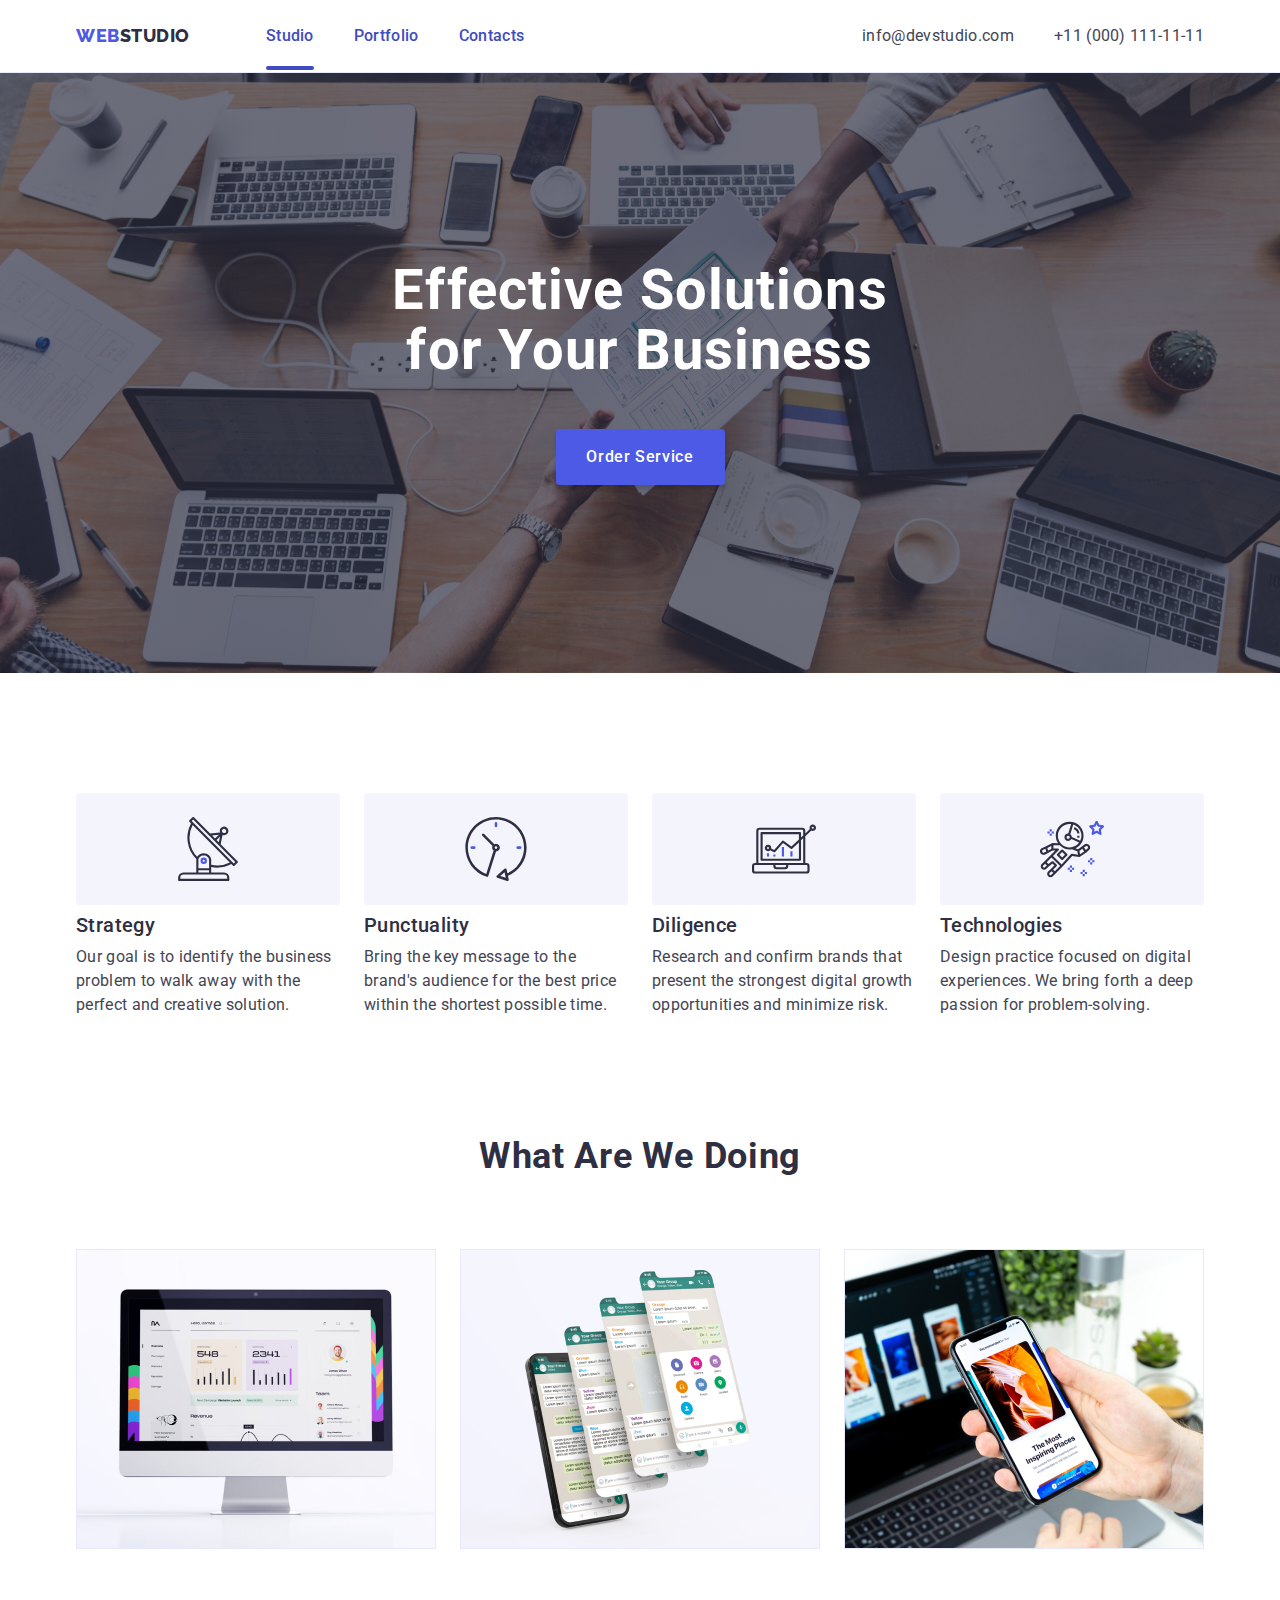
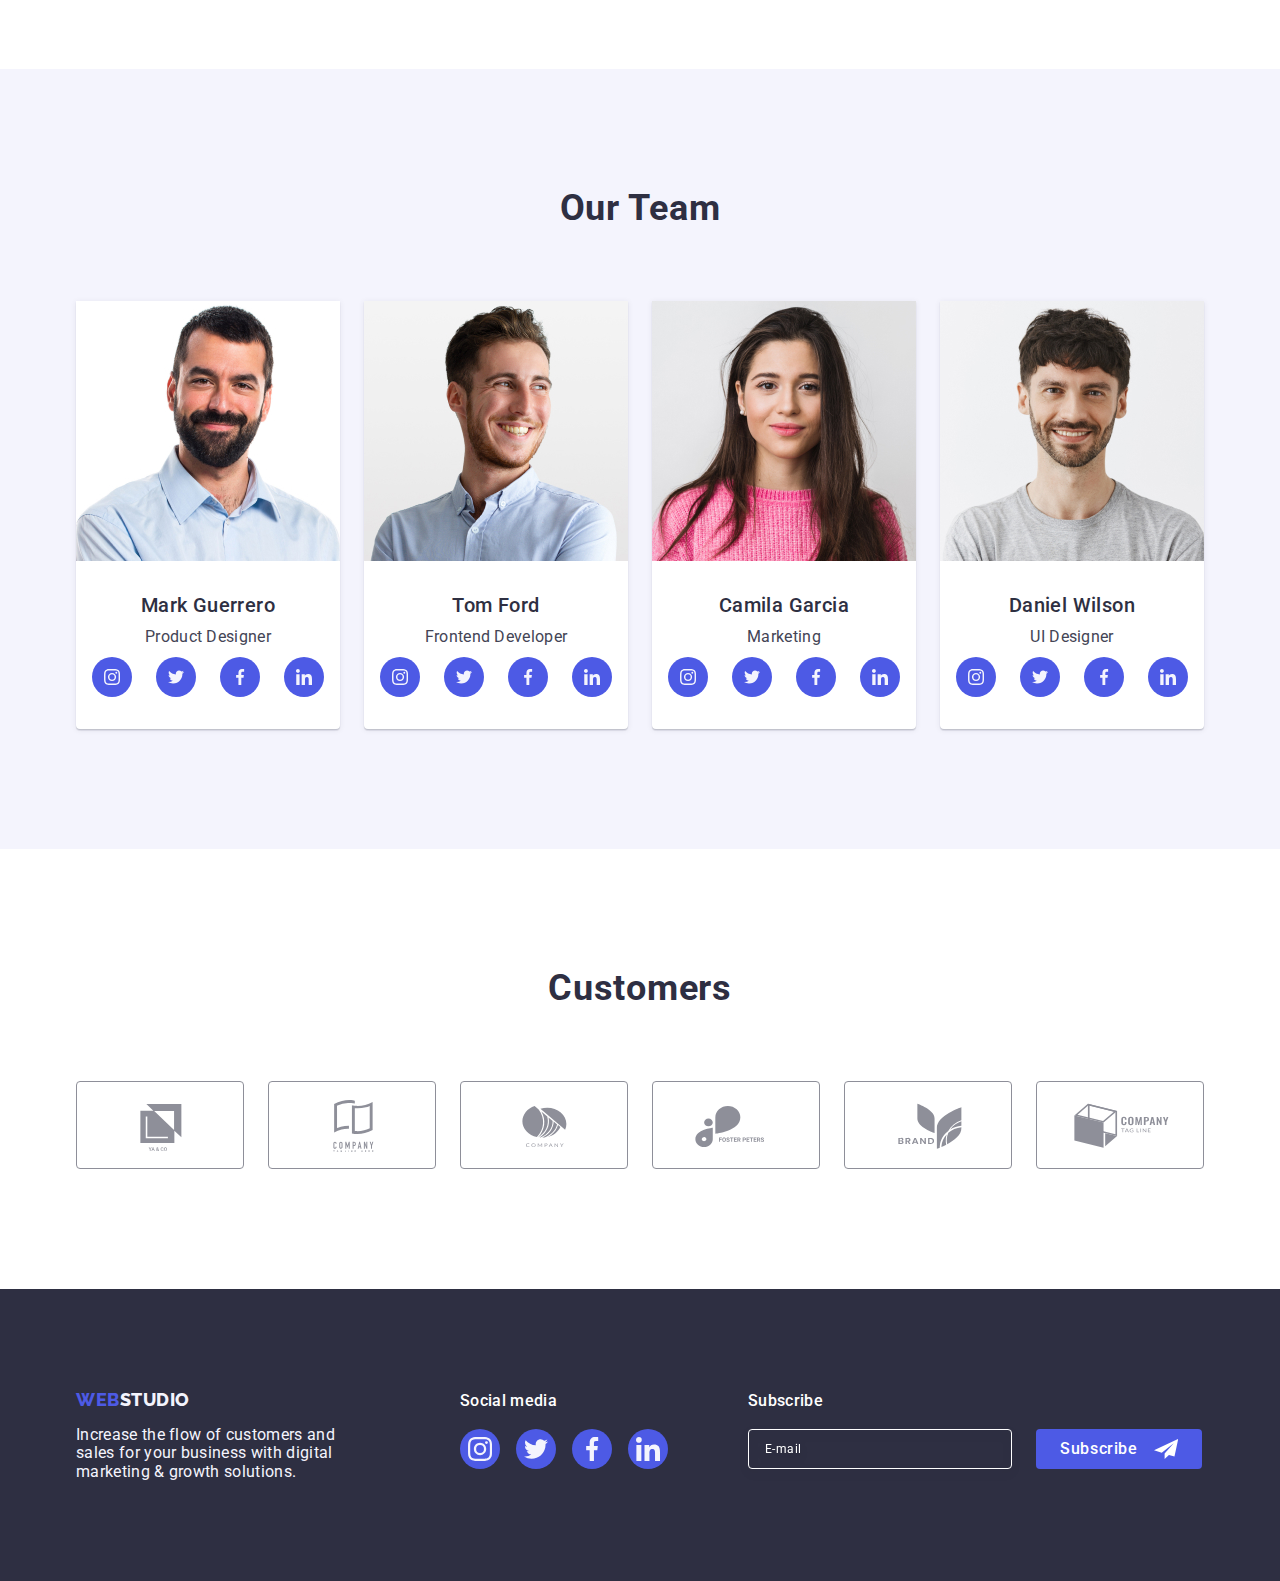
==== index.html @ 7f77ce47 "Initial commit" ====
<!DOCTYPE html>
<html lang="en">
  <head>
    <meta charset="UTF-8" />
    <meta http-equiv="X-UA-Compatible" content="IE=edge" />
    <meta name="viewport" content="width=device-width, initial-scale=1.0" />
    <title>Webstudio</title>
    <link rel="preconnect" href="https://fonts.googleapis.com" />
    <link rel="preconnect" href="https://fonts.gstatic.com" crossorigin />
    <link
      href="https://fonts.googleapis.com/css2?family=Raleway:wght@800&family=Roboto:wght@400;500;700&display=swap"
      rel="stylesheet"
    />
    <link
      rel="stylesheet"
      href="https://cdnjs.cloudflare.com/ajax/libs/modern-normalize/1.1.0/modern-normalize.min.css"
    />
    <link rel="stylesheet" href="./css/styles.css" />
  </head>
  <body>
    <header class="main-header">
      <div class="container page-header-container">
        <nav class="main-nav">
          <a href="./index.html" class="page-logo-header link"
            >Web<span class="studio-logo">Studio</span></a
          >
          <ul class="nav-list list">
            <li class="nav-list-item">
              <a href="./index.html" class="nav-list-link link current"
                >Studio</a
              >
            </li>
            <li class="nav-list-item">
              <a href="./portfolio.html" class="nav-list-link link"
                >Portfolio</a
              >
            </li>
            <li class="nav-list-item">
              <a href="" class="nav-list-link link">Contacts</a>
            </li>
          </ul>
        </nav>
        <address class="header-address">
          <ul class="contact-list list">
            <li class="contact-list-item">
              <a href="mailto:info@devstudio.com" class="contacts-link link"
                >info@devstudio.com</a
              >
            </li>
            <li class="contact-list-item">
              <a href="tel:+110001111111" class="contacts-link link"
                >+11 (000) 111-11-11</a
              >
            </li>
          </ul>
        </address>
      </div>
    </header>
    <main class="page-main">
      <section class="section-main-busines">
        <div class="container busines-section-container">
          <h1 class="title-busines">Effective Solutions for Your Business</h1>
          <button class="modal-open-button" type="button" data-modal-open>
            Order Service
          </button>
        </div>
      </section>
      <section class="section-main-advantages">
        <div class="container advantages-section-container">
          <h2 hidden class="hidden-list">features</h2>
          <ul class="main-list list">
            <li class="main-list-item">
              <div class="main-div-icon">
                <svg class="main-icon" width="64" height="64">
                  <use href="./images/icons.svg#icon-Group"></use>
                </svg>
              </div>
              <h3 class="main-list-title">Strategy</h3>
              <p class="subtitle-main">
                Our goal is to identify the business problem to walk away with
                the perfect and creative solution.
              </p>
            </li>
            <li class="main-list-item">
              <div class="main-div-icon">
                <svg class="main-icon" width="64" height="64">
                  <use href="./images/icons.svg#icon-clock"></use>
                </svg>
              </div>
              <h3 class="main-list-title">Punctuality</h3>
              <p class="subtitle-main">
                Bring the key message to the brand's audience for the best price
                within the shortest possible time.
              </p>
            </li>
            <li class="main-list-item">
              <div class="main-div-icon">
                <svg class="main-icon" width="64" height="64">
                  <use href="./images/icons.svg#icon-diagram"></use>
                </svg>
              </div>
              <h3 class="main-list-title">Diligence</h3>
              <p class="subtitle-main">
                Research and confirm brands that present the strongest digital
                growth opportunities and minimize risk.
              </p>
            </li>
            <li class="main-list-item">
              <div class="main-div-icon">
                <svg class="main-icon" width="64" height="64">
                  <use href="./images/icons.svg#icon-astronaut"></use>
                </svg>
              </div>
              <h3 class="main-list-title">Technologies</h3>
              <p class="subtitle-main">
                Design practice focused on digital experiences. We bring forth a
                deep passion for problem-solving.
              </p>
            </li>
          </ul>
        </div>
      </section>
      <section class="section-project">
        <div class="container project-section-container">
          <h2 class="main-title">What are we doing</h2>
          <ul class="project-list list">
            <li class="project-list-item">
              <img
                src="./images/index/what-are-we-doing/one.jpg"
                alt="робота-1"
                width="360"
                height="300"
                class="project-list-img"
              />
            </li>
            <li class="project-list-item">
              <img
                src="./images/index/what-are-we-doing/two.jpg"
                alt="робота-2"
                width="360"
                height="300"
                class="project-list-img"
              />
            </li>
            <li class="project-list-item">
              <img
                src="./images/index/what-are-we-doing/three.jpg"
                alt="робота-3"
                width="360"
                height="300"
                class="project-list-img"
              />
            </li>
          </ul>
        </div>
      </section>
      <section class="main-section-team">
        <div class="container team-section-container">
          <h2 class="main-title">Our Team</h2>
          <ul class="team-list list">
            <li class="team-list-item">
              <img
                src="./images/index/team/Mark-Guerrero.jpg"
                alt="Product Designer"
                width="264"
                height="260"
                class="team-list-img"
              />
              <div class="team-container">
                <h3 class="team-list-workers">Mark Guerrero</h3>
                <p class="team-list-profession">Product Designer</p>
                <ul class="icon-team list">
                  <li class="icon-team-item">
                    <a href="" class="team-link-icon link">
                      <svg class="team-icon-svg" width="16" height="16">
                        <use href="./images/icons.svg#icon-instagram"></use>
                      </svg>
                    </a>
                  </li>
                  <li class="icon-team-item">
                    <a href="" class="team-link-icon link">
                      <svg
                        class="team-icon-svg"
                        width="16"
                        height="16"
                        aria-label=""
                      >
                        <use href="./images/icons.svg#icon-twitter"></use>
                      </svg>
                    </a>
                  </li>
                  <li class="icon-team-item">
                    <a href="" class="team-link-icon link">
                      <svg
                        class="team-icon-svg"
                        width="16"
                        height="16"
                        aria-label=""
                      >
                        <use href="./images/icons.svg#icon-facebook"></use>
                      </svg>
                    </a>
                  </li>
                  <li class="icon-team-item">
                    <a href="" class="team-link-icon link">
                      <svg
                        class="team-icon-svg"
                        width="16"
                        height="16"
                        aria-label=""
                      >
                        <use href="./images/icons.svg#icon-linkedin"></use>
                      </svg>
                    </a>
                  </li>
                </ul>
              </div>
            </li>
            <li class="team-list-item">
              <img
                src="./images/index/team/Tom-Ford.jpg"
                alt="Frontend Developer"
                width="264"
                height="260"
                class="team-list-img"
              />
              <div class="team-container">
                <h3 class="team-list-workers">Tom Ford</h3>
                <p class="team-list-profession">Frontend Developer</p>
                <ul class="icon-team list">
                  <li class="icon-team-item">
                    <a href="" class="team-link-icon link">
                      <svg class="team-icon-svg" width="16" height="16">
                        <use href="./images/icons.svg#icon-instagram"></use>
                      </svg>
                    </a>
                  </li>
                  <li class="icon-team-item">
                    <a href="" class="team-link-icon link">
                      <svg
                        class="team-icon-svg"
                        width="16"
                        height="16"
                        aria-label=""
                      >
                        <use href="./images/icons.svg#icon-twitter"></use>
                      </svg>
                    </a>
                  </li>
                  <li class="icon-team-item">
                    <a href="" class="team-link-icon link">
                      <svg
                        class="team-icon-svg"
                        width="16"
                        height="16"
                        aria-label=""
                      >
                        <use href="./images/icons.svg#icon-facebook"></use>
                      </svg>
                    </a>
                  </li>
                  <li class="icon-team-item">
                    <a href="" class="team-link-icon link">
                      <svg
                        class="team-icon-svg"
                        width="16"
                        height="16"
                        aria-label=""
                      >
                        <use href="./images/icons.svg#icon-linkedin"></use>
                      </svg>
                    </a>
                  </li>
                </ul>
              </div>
            </li>
            <li class="team-list-item">
              <img
                src="./images/index/team/Camila-Garcia.jpg"
                alt="Marketing"
                width="264"
                height="260"
                class="team-list-img"
              />
              <div class="team-container">
                <h3 class="team-list-workers">Camila Garcia</h3>
                <p class="team-list-profession">Marketing</p>
                <ul class="icon-team list">
                  <li class="icon-team-item">
                    <a href="" class="team-link-icon link">
                      <svg class="team-icon-svg" width="16" height="16">
                        <use href="./images/icons.svg#icon-instagram"></use>
                      </svg>
                    </a>
                  </li>
                  <li class="icon-team-item">
                    <a href="" class="team-link-icon link">
                      <svg
                        class="team-icon-svg"
                        width="16"
                        height="16"
                        aria-label=""
                      >
                        <use href="./images/icons.svg#icon-twitter"></use>
                      </svg>
                    </a>
                  </li>
                  <li class="icon-team-item">
                    <a href="" class="team-link-icon link">
                      <svg
                        class="team-icon-svg"
                        width="16"
                        height="16"
                        aria-label=""
                      >
                        <use href="./images/icons.svg#icon-facebook"></use>
                      </svg>
                    </a>
                  </li>
                  <li class="icon-team-item">
                    <a href="" class="team-link-icon link">
                      <svg
                        class="team-icon-svg"
                        width="16"
                        height="16"
                        aria-label=""
                      >
                        <use href="./images/icons.svg#icon-linkedin"></use>
                      </svg>
                    </a>
                  </li>
                </ul>
              </div>
            </li>
            <li class="team-list-item">
              <img
                src="./images/index/team/Daniel-Wilson.jpg"
                alt="UI Designer"
                width="264"
                height="260"
                class="team-list-img"
              />
              <div class="team-container">
                <h3 class="team-list-workers">Daniel Wilson</h3>
                <p class="team-list-profession">UI Designer</p>
                <ul class="icon-team list">
                  <li class="icon-team-item">
                    <a href="" class="team-link-icon link">
                      <svg class="team-icon-svg" width="16" height="16">
                        <use href="./images/icons.svg#icon-instagram"></use>
                      </svg>
                    </a>
                  </li>
                  <li class="icon-team-item">
                    <a href="" class="team-link-icon link">
                      <svg
                        class="team-icon-svg"
                        width="16"
                        height="16"
                        aria-label=""
                      >
                        <use href="./images/icons.svg#icon-twitter"></use>
                      </svg>
                    </a>
                  </li>
                  <li class="icon-team-item">
                    <a href="" class="team-link-icon link">
                      <svg
                        class="team-icon-svg"
                        width="16"
                        height="16"
                        aria-label=""
                      >
                        <use href="./images/icons.svg#icon-facebook"></use>
                      </svg>
                    </a>
                  </li>
                  <li class="icon-team-item">
                    <a href="" class="team-link-icon link">
                      <svg
                        class="team-icon-svg"
                        width="16"
                        height="16"
                        aria-label=""
                      >
                        <use href="./images/icons.svg#icon-linkedin"></use>
                      </svg>
                    </a>
                  </li>
                </ul>
              </div>
            </li>
          </ul>
        </div>
      </section>
      <section class="section-main-customers">
        <div class="container">
          <h2 class="main-title-customers">Customers</h2>
          <ul class="main-list-customers list">
            <li class="main-list-customers-item">
              <a href="" class="main-link-customers">
                <svg class="customers-icon" width="104" height="56">
                  <use href="./images/icons.svg#icon-Logo"></use>
                </svg>
              </a>
            </li>
            <li class="main-list-customers-item">
              <a href="" class="main-link-customers">
                <svg class="customers-icon" width="104" height="56">
                  <use href="./images/icons.svg#icon-Logo-1"></use>
                </svg>
              </a>
            </li>
            <li class="main-list-customers-item">
              <a href="" class="main-link-customers">
                <svg class="customers-icon" width="104" height="56">
                  <use href="./images/icons.svg#icon-Logo-2"></use>
                </svg>
              </a>
            </li>
            <li class="main-list-customers-item">
              <a href="" class="main-link-customers">
                <svg class="customers-icon" width="104" height="56">
                  <use href="./images/icons.svg#icon-Logo-3"></use>
                </svg>
              </a>
            </li>
            <li class="main-list-customers-item">
              <a href="" class="main-link-customers">
                <svg class="customers-icon" width="104" height="56">
                  <use href="./images/icons.svg#icon-Logo-4"></use>
                </svg>
              </a>
            </li>
            <li class="main-list-customers-item">
              <a href="" class="main-link-customers">
                <svg class="customers-icon" width="104" height="56">
                  <use href="./images/icons.svg#icon-Logo-5"></use>
                </svg>
              </a>
            </li>
          </ul>
        </div>
      </section>
    </main>
    <footer class="page-footer">
      <div class="container footer-section-container">
        <div class="footer-div">
          <a href="./index.html" class="page-logo-footer link"
            >Web<span class="studio-logo-footer">Studio</span></a
          >
          <p class="footer-text">
            Increase the flow of customers and sales for your business with
            digital marketing & growth solutions.
          </p>
        </div>
        <div>
          <p class="social-media-list">Social media</p>
          <ul class="icon-footer list">
            <li class="icon-footer-item">
              <a href="" class="footer-link-icon link">
                <svg class="footer-icon-svg" width="24" height="24">
                  <use href="./images/icons.svg#icon-instagram"></use>
                </svg>
              </a>
            </li>
            <li class="icon-footer-item">
              <a href="" class="footer-link-icon link">
                <svg
                  class="footer-icon-svg"
                  width="24"
                  height="24"
                  aria-label=""
                >
                  <use href="./images/icons.svg#icon-twitter"></use>
                </svg>
              </a>
            </li>
            <li class="icon-footer-item">
              <a href="" class="footer-link-icon link">
                <svg
                  class="footer-icon-svg"
                  width="24"
                  height="24"
                  aria-label=""
                >
                  <use href="./images/icons.svg#icon-facebook"></use>
                </svg>
              </a>
            </li>
            <li class="icon-footer-item">
              <a href="" class="footer-link-icon link">
                <svg
                  class="footer-icon-svg"
                  width="24"
                  height="24"
                  aria-label=""
                >
                  <use href="./images/icons.svg#icon-linkedin"></use>
                </svg>
              </a>
            </li>
          </ul>
        </div>
        <div class="footer-main-div">
          <p class="foter-main-div-list">Subscribe</p>
          <form class="footer-form">
            <label class="footer-form-label">
              <input
                type="email"
                class="footer-form-input"
                placeholder="E-mail"
                name="email-subscribe"
              />
            </label>
            <button class="footer-subscribe-btn" type="submit">
              Subscribe
              <svg width="24" height="24" class="footer-subscribe-btn-svg">
                <use href="./images/icons.svg#icon-icon-send"></use>
              </svg>
            </button>
          </form>
        </div>
      </div>
    </footer>
    <div class="background is-hidden" data-modal>
      <div class="modal">
        <button type="button" class="modal-closed-btn" data-modal-close>
          <svg class="modal-closed-icon" width="8" height="8">
            <use href="./images/icons.svg#icon-close"></use>
          </svg>
        </button>
        <p class="contacts-title">
          Leave your contacts and we will call you back
        </p>
        <form class="contacts-form">
          <div class="contacts-form-container">
            <label for="user-name" class="contact-form-field-wrapper"
              >Name
            </label>
            <div class="contact-form-input-wrapper">
              <input
                class="contacts-form-input"
                type="text"
                name="user-name"
                required
                pattern="[а-яА-Яa-zA-ZіІїЇєЄ'ґҐ]+"
                id="user-name"
              />
              <svg class="contact-form-input-icon" width="18" height="24">
                <use href="./images/icons.svg#icon-person-black-18dp-1"></use>
              </svg>
            </div>
          </div>
          <div class="contacts-form-container">
            <label for="user-tel" class="contact-form-field-wrapper"
              >Phone</label
            >
            <div class="contact-form-input-wrapper">
              <input
                class="contacts-form-input"
                type="tel"
                name="user-tel"
                required
                pattern="[0-9]{3}-[0-9]{3}-[0-9]{2}-[0-9]{2}"
                title="xxx-xxx-xx-xx"
                id="user-tel"
              />
              <svg class="contact-form-input-icon" width="18" height="24">
                <use href="./images/icons.svg#icon-phone-black-18dp-1"></use>
              </svg>
            </div>
          </div>
          <div class="contacts-form-container">
            <label class="contact-form-field-wrapper">Email</label>
            <div class="contact-form-input-wrapper">
              <input
                class="contacts-form-input"
                type="email"
                name="user-email"
                required
                id="user-email"
              />
              <svg class="contact-form-input-icon" width="18" height="24">
                <use href="./images/icons.svg#icon-Vector-1"></use>
              </svg>
            </div>
          </div>
          <div class="contacts-form-container-textarea">
            <label class="contact-form-field-wrapper" for="user-comment"
              >Comment</label
            >
            <textarea
              class="contacts-form-textarea"
              placeholder="Text input"
              name="user-comment"
              id="user-comment"
            ></textarea>
          </div>
          <div class="contacts-form-container-checkbox">
            <input
              class="contacts-form-checkbox visually-hidden"
              type="checkbox"
              required
              name="user-privacy"
              value="true"
              id="user-privacy"
            />
            <label for="user-privacy" class="contact-form-field-wrapper"
              ><span class="contact-form-field-check"
                ><svg
                  class="contact-form-field-wrapper-icon"
                  width="10"
                  height="8"
                >
                  <use
                    href="./images/icons.svg#icon-checkmark"
                  ></use></svg></span
              >I accept the terms and conditions of the
              <a href="#" class="contact-form-field-link"
                >Privacy Policy</a
              ></label
            >
          </div>
          <button class="contact-form-button" type="submit">Send</button>
        </form>
      </div>
    </div>
    <script src="./js/modal.js"></script>
  </body>
</html>
---- css/styles.css ----
:root {
  --main-font-family: "Roboto", sans-serif;
  --secondary-font-family-family: "Raleway", sans-serif;
  --main-text-color: #2e2f42;
  --hover-text-color: #404bbf;
  --secondary-main-text-color-blue: #4d5ae5;
  --secondary-main-text-color-dark: #434455;
  --transition-duration-and-fanc: 250ms cubic-bezier(0.4, 0, 0.2, 1);
}
button {
  cursor: pointer;
}
.list {
  list-style: none;
}
.link {
  text-decoration: none;
}
.page-logo-header {
  font-family: var(--secondary-font-family-family);
  font-weight: 800;
  font-size: 18px;
  line-height: 1.17;
  display: flex;
  align-items: center;
  letter-spacing: 0.03em;
  text-transform: uppercase;

  color: var(--secondary-main-text-color-blue);
  margin-right: 76px;
}
.nav-list-link:hover,
.nav-list-link:focus {
  color: var(--hover-text-color);
}
.studio-logo {
  color: var(--main-text-color);
}
.nav-list-link {
  position: relative;
  font-family: var(--main-font-family);
  font-weight: 500;
  font-size: 16px;
  line-height: 1.5;
  letter-spacing: 0.02em;
  color: var(--hover-text-color);
  padding-top: 24px;
  padding-bottom: 24px;
  transition: color var(--transition-duration-and-fanc);
}
.contacts-link {
  font-family: var(--main-font-family);
  font-weight: 400;
  font-size: 16px;
  line-height: 1.5;

  letter-spacing: 0.02em;

  color: var(--secondary-main-text-color-dark);
  transition: color var(--transition-duration-and-fanc);
}
.title-busines {
  font-family: var(--main-font-family);
  font-weight: 700;
  font-size: 56px;
  line-height: 1.07;
  text-align: center;
  letter-spacing: 0.02em;

  color: #ffffff;
  max-width: 496px;
  margin: 0 auto;
}
.modal-open-btn {
  font-family: var(--main-font-family);
  font-weight: 500;
  font-size: 16px;
  line-height: 1.2;
  align-items: center;
  letter-spacing: 0.04em;
  color: var(--secondary-main-text-color-blue);
  border-radius: 4px;
  padding: 12px 24px;
  border: 1px solid #e7e9fc;
  background: #f4f4fd;
  transition: color var(--transition-duration-and-fanc),
    background-color var(--transition-duration-and-fanc),
    border-color var(--transition-duration-and-fanc),
    box-shadow var(--transition-duration-and-fanc);
}
.main-list-title {
  font-family: var(--main-font-family);
  font-weight: 500;
  font-size: 20px;
  line-height: 1.2;

  letter-spacing: 0.02em;

  color: var(--main-text-color);
  margin-bottom: 8px;
}
.subtitle-main {
  font-family: var(--main-font-family);
  font-weight: 400;
  font-size: 16px;
  line-height: 1.5;
  letter-spacing: 0.02em;

  color: var(--secondary-main-text-color-dark);
}
.main-title {
  font-family: var(--main-font-family);
  font-weight: 700;
  font-size: 36px;
  line-height: 1.11;
  text-align: center;
  letter-spacing: 0.02em;
  text-transform: capitalize;
  color: var(--main-text-color);
  margin-bottom: 72px;
}
.team-list-workers {
  font-family: var(--main-font-family);
  font-weight: 500;
  font-size: 20px;
  line-height: 1.2;
  text-align: center;
  letter-spacing: 0.02em;

  color: var(--main-text-color);
  margin-bottom: 8px;
}
.team-list-profession {
  font-family: var(--main-font-family);
  font-weight: 400;
  font-size: 16px;
  line-height: 1.5;
  text-align: center;
  letter-spacing: 0.02em;

  color: var(--secondary-main-text-color-dark);
  margin-bottom: 8px;
}
.footer-text {
  font-family: var(--main-font-family);
  font-weight: 400;
  font-size: 16px;
  line-height: 1, 33;
  letter-spacing: 0.02em;

  color: #f4f4fd;
  max-width: 264px;
}
.modal-open-btn:hover,
.modal-open-btn:focus {
  background: var(--hover-text-color);
  box-shadow: 0px 3px 1px rgba(0, 0, 0, 0.1), 0px 2px 1px rgba(0, 0, 0, 0.08),
    0px 2px 2px rgba(0, 0, 0, 0.12);
  border-radius: 4px;
  color: #ffffff;
  border: 1px solid transparent;
}
.widget-list-title {
  font-family: var(--main-font-family);
  font-weight: 500;
  font-size: 20px;
  line-height: 1.2;

  letter-spacing: 0.02em;

  color: var(--main-text-color);
  margin-bottom: 8px;
}
.widget-list-text {
  font-family: var(--main-font-family);
  font-style: normal;
  font-weight: 400;
  font-size: 16px;
  line-height: 24px;

  letter-spacing: 0.02em;

  color: var(--secondary-main-text-color-dark);
}
body {
  color: var(--secondary-main-text-color-dark);
  font-family: var(--main-font-family);
  background-color: #ffffff;
}
.header-address {
  font-style: normal;
}
.contacts-link:hover,
.contacts-link:focus {
  color: var(--hover-text-color);
}
.section-main-busines {
  background-color: var(--main-text-color);
  padding: 188px 0;
  background-image: linear-gradient(
      rgba(46, 47, 66, 0.7),
      rgba(46, 47, 66, 0.7)
    ),
    url(../images/img-name.jpg);
  background-size: cover;
  max-width: 1440px;
  background-repeat: no-repeat;
  background-position: center;
  margin-left: auto;
  margin-right: auto;
}
.modal-open-button {
  font-family: var(--main-font-family);
  font-weight: 500;
  font-size: 16px;
  line-height: 1.5;
  align-items: center;
  letter-spacing: 0.04em;
  color: #ffffff;
  background: var(--secondary-main-text-color-blue);
  box-shadow: 0px 4px 4px rgba(0, 0, 0, 0.15);
  border-radius: 4px;
  display: block;
  min-width: 169px;
  height: 56px;
  border: none;
  margin: 48px auto 0 auto;
  transition: background-color var(--transition-duration-and-fanc);
}
.modal-open-button:hover,
.modal-open-button:focus {
  background-color: var(--hover-text-color);
}
.hidden-list {
  font-family: var(--main-font-family);
  font-weight: 700;
  font-size: 36px;
  line-height: 1, 33;
  text-align: center;
  letter-spacing: 0.02em;
  text-transform: capitalize;
  color: var(--secondary-main-text-color-blue);
}
.main-section-team {
  background-color: #f4f4fd;
}
.team-list-item {
  background-color: #ffffff;
}
.page-footer {
  background-color: var(--main-text-color);
}
.studio-logo-footer {
  color: #f4f4fd;
}
h1,
h2,
h3,
h4,
p {
  margin-top: 0;
  margin-bottom: 0;
}
ul,
ol {
  margin-top: 0;
  margin-right: 0;
  margin-bottom: 0;
}
img {
  display: block;
}
.main-header {
  display: flex;
  align-items: center;
  border-bottom: 1px solid #e7e9fc;
  padding-top: 24px;
  padding-bottom: 24px;
}
.main-nav {
  display: flex;
  align-items: center;
}
.nav-list {
  display: flex;
  align-items: center;
  gap: 40px;
}
.contact-list {
  display: flex;
  gap: 40px;
}
.container {
  width: 1158px;
  margin-left: auto;
  margin-right: auto;
  padding-left: 15px;
  padding-right: 15px;
}
.page-header-container {
  display: flex;
  align-items: center;
  justify-content: space-between;
}
ul {
  padding: 0px;
}
.main-list {
  display: flex;
  gap: 24px;
}
.section-main-advantages {
  padding: 120px 0;
}
.main-list-item {
  width: calc((100% - 72px) / 4);
}
.project-list {
  display: flex;
  gap: 24px;
}
.section-project {
  padding-bottom: 120px;
}
.main-section-team {
  padding: 120px 0;
}
.team-list {
  display: flex;
  gap: 24px;
}
.team-list-item {
  width: calc((100% - 72px) / 4);
  border-radius: 0px 0px 4px 4px;
  box-shadow: 0px 1px 6px rgba(46, 47, 66, 0.08),
    0px 1px 1px rgba(46, 47, 66, 0.16), 0px 2px 1px rgba(46, 47, 66, 0.08);
}
.team-container {
  padding: 32px 0;
}
.page-footer {
  padding: 100px 0;
}
.page-logo-footer {
  font-family: var(--secondary-font-family-family);
  font-weight: 800;
  font-size: 18px;
  line-height: 1.17;
  display: flex;
  align-items: center;
  letter-spacing: 0.03em;
  text-transform: uppercase;

  color: var(--secondary-main-text-color-blue);
  margin-right: 76px;
  display: inline-block;
  margin-bottom: 16px;
}
.button-list {
  display: flex;
  justify-content: center;
  gap: 24px;
  margin-bottom: 72px;
}
.section-main {
  padding-top: 96px;
  padding-bottom: 120px;
}
.widget-list {
  display: flex;
  flex-wrap: wrap;
  column-gap: 24px;
  row-gap: 48px;
}
.widget-list-item {
  width: calc((100% - 48px) / 3);
}
.widget-container {
  padding: 32px 16px;
  border: 1px solid #e7e9fc;
  border-top: none;
}
.main-header {
  box-shadow: 0px 2px 1px rgba(46, 47, 66, 0.08),
    0px 1px 1px rgba(46, 47, 66, 0.16), 0px 1px 6px rgba(46, 47, 66, 0.08);
}
.main-div-icon {
  display: flex;
  justify-content: center;
  align-items: center;
  background: #f4f4fd;
  border-radius: 4px;
  height: 112px;
  margin-bottom: 8px;
}
.icon-team {
  display: flex;
  justify-content: center;
  align-items: center;
  gap: 24px;
}
.icon-team-item {
  width: 40px;
  height: 40px;
}
.team-link-icon {
  display: flex;
  justify-content: center;
  align-items: center;
  width: 100%;
  height: 100%;
  background-color: var(--secondary-main-text-color-blue);
  border-radius: 50%;
  transition: background-color var(--transition-duration-and-fanc);
}
.team-link-icon:hover,
.team-link-icon:focus {
  background-color: var(--hover-text-color);
}
.team-icon-svg {
  fill: #f4f4fd;
}
.section-main-customers {
  padding-top: 120px;
  padding-bottom: 120px;
}
.main-link-customers {
  border: 1px solid #8e8f99;
  border-radius: 4px;
  height: 100%;
  width: 100%;
  display: flex;
  justify-content: center;
  align-items: center;
  color: #8e8f99;
  transition: border-color var(--transition-duration-and-fanc),
    color var(--transition-duration-and-fanc);
}
.main-list-customers {
  display: flex;
  justify-content: center;
  align-items: center;
  gap: 24px;
}
.main-title-customers {
  font-family: var(--main-font-family);
  font-weight: 700;
  font-size: 36px;
  line-height: 1.11;
  text-align: center;
  letter-spacing: 0.02em;
  text-transform: capitalize;
  color: var(--main-text-color);
  margin-bottom: 72px;
}
.main-list-customers-item {
  height: 88px;
  width: calc((100% - 120px) / 6);
}
.main-link-customers:hover,
.main-link-customers:focus {
  border-color: var(--hover-text-color);
  color: var(--hover-text-color);
}
.customers-icon {
  fill: currentColor;
}
.footer-section-container {
  display: flex;
  align-items: baseline;
}
.social-media-list {
  font-family: var(--main-font-family);
  font-style: normal;
  font-weight: 500;
  font-size: 16px;
  line-height: 24px;

  letter-spacing: 0.02em;

  color: #ffffff;
  margin-bottom: 16px;
}
.footer-div {
  margin-right: 120px;
}
.icon-footer-item {
  width: 40px;
  height: 40px;
}
.icon-footer {
  display: flex;
  justify-content: center;
  align-items: center;
  gap: 16px;
}
.footer-link-icon {
  display: flex;
  justify-content: center;
  align-items: center;
  width: 100%;
  height: 100%;
  background-color: var(--secondary-main-text-color-blue);
  border-radius: 50%;
  transition: background-color var(--transition-duration-and-fanc);
}
.footer-icon-svg {
  fill: #f4f4fd;
}
.footer-link-icon:hover,
.footer-link-icon:focus {
  background-color: #31d0aa;
}
.widget-link {
  display: block;
  transition: box-shadow var(--transition-duration-and-fanc);
}
.widget-link:hover,
.widget-link:focus {
  box-shadow: 0px 1px 6px rgba(46, 47, 66, 0.08),
    0px 1px 1px rgba(46, 47, 66, 0.16), 0px 2px 1px rgba(46, 47, 66, 0.08);
}
.employees-list-img-wraper {
  position: relative;
  overflow: hidden;
}
.overlay {
  position: absolute;
  top: 0;
  left: 0;
  padding: 40px 32px;
  background-color: var(--secondary-main-text-color-blue);
  width: 100%;
  height: 100%;
  overflow: auto;
  font-family: "Roboto";
  font-weight: 400;
  font-size: 16px;
  line-height: 1.5;
  letter-spacing: 0.02em;
  color: #f4f4fd;
  transform: translateY(100%);
  transition: transform var(--transition-duration-and-fanc);
}
.widget-link:hover .overlay,
.widget-link:focus .overlay {
  transform: translateY(0%);
}
.background {
  position: fixed;
  top: 0;
  left: 0;
  width: 100%;
  height: 100%;
  background: rgba(46, 47, 66, 0.4);
  transition: opacity var(--transition-duration-and-fanc),
    visibility var(--transition-duration-and-fanc);
}
.modal {
  position: absolute;
  top: 50%;
  left: 50%;
  transform: translate(-50%, -50%);
  width: 408px;
  min-height: 584px;
  background: #fcfcfc;
  box-shadow: 0px 1px 1px rgba(0, 0, 0, 0.14), 0px 1px 3px rgba(0, 0, 0, 0.12),
    0px 2px 1px rgba(0, 0, 0, 0.2);
  border-radius: 4px;
  transition: transform var(--transition-duration-and-fanc);
  padding: 72px 24px 24px 24px;
}
.modal-closed-btn {
  position: absolute;
  top: 24px;
  right: 24px;
  transform: translate();
  width: 24px;
  height: 24px;
  background: #e7e9fc;
  border: 1px solid rgba(0, 0, 0, 0.1);
  padding: 0px;
  border-radius: 50%;
  display: flex;
  justify-content: center;
  align-items: center;
  transition: background-color var(--transition-duration-and-fanc),
    border var(--transition-duration-and-fanc);
}
.modal-closed-btn:hover,
.modal-closed-btn:focus {
  background-color: #404bbf;
  border: none;
  fill: #ffffff;
}
.is-hidden {
  opacity: 0;
  visibility: hidden;
  pointer-events: none;
}
.modal-closed-icon {
  transition: fill var(--transition-duration-and-fanc);
}
.current::after {
  display: block;
  content: "";
  position: absolute;
  left: 0;
  bottom: -1px;
  width: 100%;
  height: 4px;
  background-color: var(--hover-text-color);
  border-radius: 2px;
  margin-top: 20px;
  transition: color var(--transition-duration-and-fanc);
  color: #404bbf;
}
.contacts-title {
  font-family: var(--main-font-family);
  font-weight: 500;
  font-size: 16px;
  line-height: 1.5;
  display: flex;
  justify-content: center;
  align-items: center;
  letter-spacing: 0.02em;

  color: var(--main-text-color);
  margin-bottom: 16px;
  text-align: center;
}
.contact-form-field-wrapper {
  display: block;
  font-size: 12px;
  line-height: 1.17;
  letter-spacing: 0.04em;
  color: #8e8f99;
  margin-bottom: 4px;
}
.contacts-form-input {
  width: 100%;
  padding-left: 38px;
  height: 40px;
  border: 1px solid rgba(46, 47, 66, 0.4);
  border-radius: 4px;
  transition: border-color var(--transition-duration-and-fanc);
  background-color: transparent;
  outline: transparent;
}
.contact-form-field-desc {
  font-family: var(--main-font-family);
  font-weight: 400;
  font-size: 12px;
  line-height: 1.16px;
  letter-spacing: 0.04em;
  color: #8e8f99;
  display: block;
  margin-bottom: 10px;
}
.contact-form-input-icon {
  position: absolute;
  top: 50%;
  left: 16px;
  transform: translateY(-50%);
  fill: #2e2f42;
  transition: fill var(--transition-duration-and-fanc);
}
.contact-form-input-wrapper {
  position: relative;
  display: block;
}
.contacts-form-input:focus {
  border-color: var(--secondary-main-text-color-blue);
  outline: none;
}
.contacts-form-input:focus + .contact-form-input-icon {
  fill: var(--secondary-main-text-color-blue);
}
.contacts-form-textarea {
  width: 100%;
  height: 120px;
  resize: none;
  padding: 8px 16px 8px 16px;
  line-height: 1.17;
  background: #fcfcfc;
  border-radius: 4px;
  transition: border-color var(--transition-duration-and-fanc);
  font-size: 12px;
  letter-spacing: 0.04em;
  color: rgba(46, 47, 66, 0.4);
  border: 1px solid rgba(46, 47, 66, 0.2);
  background-color: transparent;
  outline: transparent;
}
.contacts-form-textarea:focus {
  outline: none;
  border-color: var(--secondary-main-text-color-blue);
}
.contacts-form-textarea::placeholder {
  font-family: var(--main-font-family);
  font-weight: 400;
  font-size: 12px;
  line-height: 1.5;

  letter-spacing: 0.04em;

  color: rgba(46, 47, 66, 0.4);
}
.contacts-form-container {
  margin-bottom: 8px;
}
.contacts-form-container-textarea {
  margin-bottom: 16px;
}
.contacts-form-container-checkbox {
  margin-bottom: 24px;
  height: 16px;
  width: 100%;
}
.contact-form-field-check {
  width: 16px;
  height: 16px;
  border: 1px solid rgba(46, 47, 66, 0.4);
  border-radius: 2px;
  display: inline-flex;
  align-items: center;
  justify-content: center;
  fill: transparent;
  transition: background-color 250ms cubic-bezier(0.4, 0, 0.2, 1),
    border 250ms cubic-bezier(0.4, 0, 0.2, 1),
    fill 250ms cubic-bezier(0.4, 0, 0.2, 1);
  margin-right: 10px;
}
.contacts-form-checkbox:checked
  + .contact-form-field-wrapper
  > .contact-form-field-check {
  background-color: var(--hover-text-color);
  border: none;
  fill: #ffffff;
  border-color: var(--hover-text-color);
}
.contact-form-field-link {
  color: #4d5ae5;
}
.contacts-form-checkbox {
  appearance: none;
  position: absolute;
}
.contact-form-button {
  display: block;
  min-width: 169px;
  font-weight: 500;
  font-size: 16px;
  line-height: 1.5;
  align-items: center;
  letter-spacing: 0.04em;
  color: #ffffff;
  background: var(--secondary-main-text-color-blue);
  box-shadow: 0px 4px 4px rgba(0, 0, 0, 0.15);
  border-radius: 4px;
  min-width: 169px;
  height: 56px;
  border: none;
  margin: 48px auto 0 auto;
  transition: background-color var(--transition-duration-and-fanc);
}
.foter-main-div-list {
  font-weight: 500;
  font-size: 16px;
  line-height: 1.5;
  letter-spacing: 0.02em;

  color: #ffffff;
  margin-bottom: 16px;
}
.footer-main-div {
  margin-left: 80px;
}
.footer-form-input {
  background-color: transparent;
  height: 40px;
  width: 264px;
  border: 1px solid #ffffff;
  filter: drop-shadow(0px 4px 4px rgba(0, 0, 0, 0.15));
  border-radius: 4px;
  font-weight: 400;
  font-size: 12px;
  line-height: 1.5;
  letter-spacing: 0.04em;
  padding-left: 16px;
  color: #ffffff;
}
.footer-form-input::placeholder {
  color: #ffffff;
}
.footer-subscribe-btn {
  background: #4d5ae5;
  border-radius: 4px;
  display: flex;
  flex-direction: row;
  justify-content: center;
  align-items: center;
  padding: 8px 24px;
  font-weight: 500;
  font-size: 16px;
  line-height: 24px;
  letter-spacing: 0.04em;
  min-width: 165px;

  color: #ffffff;
  border: none;
}
.footer-form {
  display: flex;
  gap: 24px;
}
.footer-subscribe-btn-svg {
  margin-left: 16px;
}
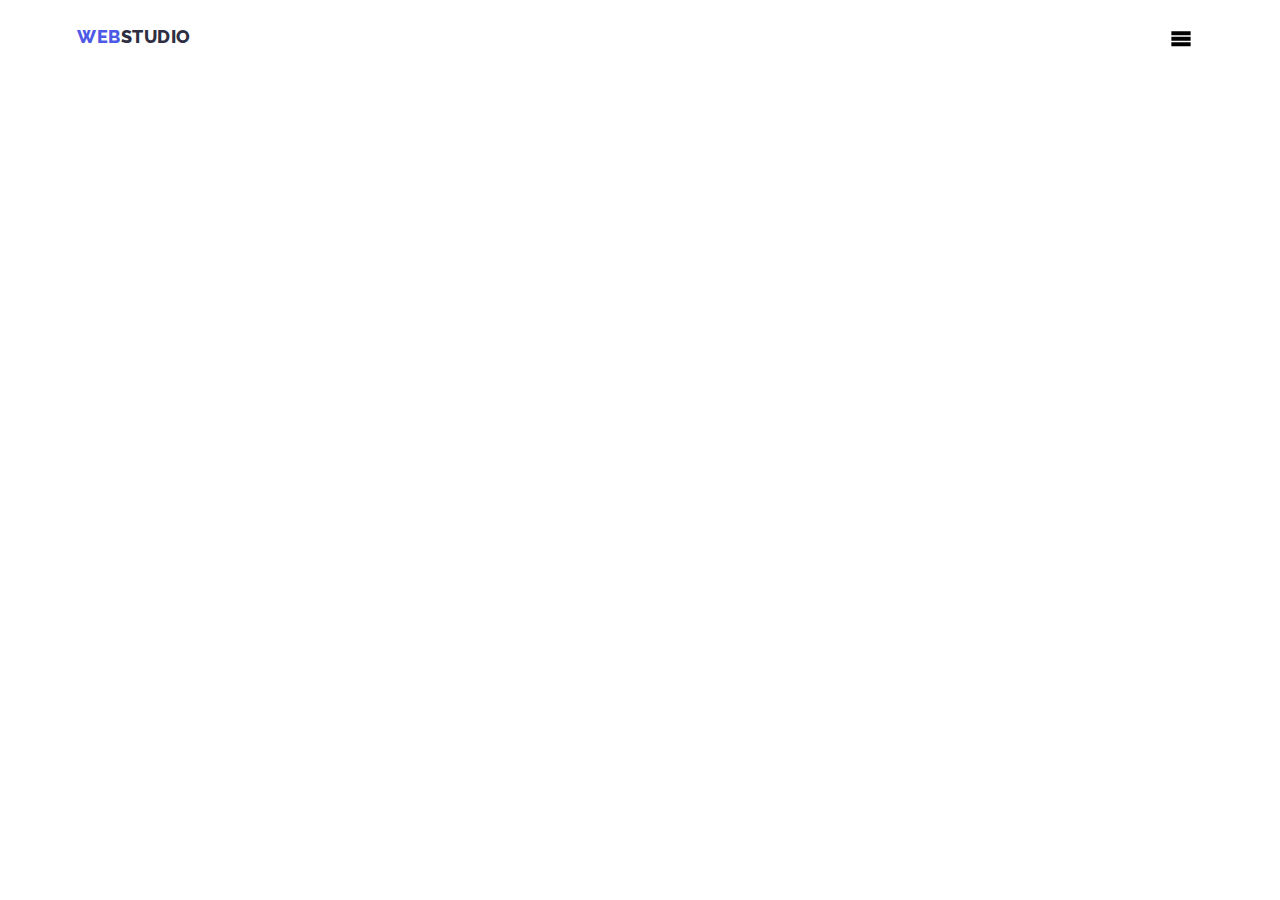
==== commit b262e18e: "12" ====
--- a/index.html
+++ b/index.html
@@ -40,6 +40,11 @@
             </li>
           </ul>
         </nav>
+        <button class="modal-open-btn-header">
+          <svg class="svg-header-button" width="32" height="22">
+            <use href="./images/icons.svg#icon-menu"></use>
+          </svg>
+        </button>
         <address class="header-address">
           <ul class="contact-list list">
             <li class="contact-list-item">
@@ -56,6 +61,7 @@
         </address>
       </div>
     </header>
+    <!--
     <main class="page-main">
       <section class="section-main-busines">
         <div class="container busines-section-container">
@@ -626,6 +632,7 @@
         </form>
       </div>
     </div>
+    -->
     <script src="./js/modal.js"></script>
   </body>
 </html>
--- a/css/styles.css
+++ b/css/styles.css
@@ -16,6 +16,17 @@
 .link {
   text-decoration: none;
 }
+/*Header*/
+.nav-list {
+  display: none;
+}
+.header-address {
+  display: none;
+}
+.page-header-container {
+  display: flex;
+  justify-content: space-between;
+}
 .page-logo-header {
   font-family: var(--secondary-font-family-family);
   font-weight: 800;
@@ -29,6 +40,31 @@
   color: var(--secondary-main-text-color-blue);
   margin-right: 76px;
 }
+.studio-logo {
+  color: var(--main-text-color);
+}
+.modal-open-btn-header {
+  border: none;
+  background-color: #ffffff;
+}
+.main-header {
+  padding-bottom: 24px;
+  padding-top: 26px;
+}
+/*
+.page-logo-header {
+  font-family: var(--secondary-font-family-family);
+  font-weight: 800;
+  font-size: 18px;
+  line-height: 1.17;
+  display: flex;
+  align-items: center;
+  letter-spacing: 0.03em;
+  text-transform: uppercase;
+
+  color: var(--secondary-main-text-color-blue);
+  margin-right: 76px;
+}
 .nav-list-link:hover,
 .nav-list-link:focus {
   color: var(--hover-text-color);
@@ -59,6 +95,75 @@
   color: var(--secondary-main-text-color-dark);
   transition: color var(--transition-duration-and-fanc);
 }
+.header-address {
+  font-style: normal;
+}
+.contacts-link:hover,
+.contacts-link:focus {
+  color: var(--hover-text-color);
+}
+.main-header {
+  display: flex;
+  align-items: center;
+  border-bottom: 1px solid #e7e9fc;
+  padding-top: 24px;
+  padding-bottom: 24px;
+}
+.main-nav {
+  display: flex;
+  align-items: center;
+}
+.nav-list {
+  display: flex;
+  align-items: center;
+  gap: 40px;
+}
+.contact-list {
+  display: flex;
+  gap: 40px;
+}
+.page-header-container {
+  display: flex;
+  align-items: center;
+  justify-content: space-between;
+}
+.main-header {
+  box-shadow: 0px 2px 1px rgba(46, 47, 66, 0.08),
+    0px 1px 1px rgba(46, 47, 66, 0.16), 0px 1px 6px rgba(46, 47, 66, 0.08);
+}
+*/
+/*Main*/
+/*Container*/
+/*.container {
+  width: 1158px;
+  margin-left: auto;
+  margin-right: auto;
+  padding-left: 15px;
+  padding-right: 15px;
+}
+*/
+.container {
+  padding-left: 16px;
+  padding-right: 16px;
+}
+@media screen and (min-width: 430px) {
+  .container {
+    width: 428px;
+    margin-left: auto;
+    margin-right: auto;
+  }
+}
+@media screen and (min-width: 768px) {
+  .container {
+    width: 768px;
+  }
+}
+@media screen and (min-width: 1200px) {
+  .container {
+    width: 1158px;
+  }
+}
+/*busines*/
 .title-busines {
   font-family: var(--main-font-family);
   font-weight: 700;
@@ -70,129 +175,6 @@
   color: #ffffff;
   max-width: 496px;
   margin: 0 auto;
-}
-.modal-open-btn {
-  font-family: var(--main-font-family);
-  font-weight: 500;
-  font-size: 16px;
-  line-height: 1.2;
-  align-items: center;
-  letter-spacing: 0.04em;
-  color: var(--secondary-main-text-color-blue);
-  border-radius: 4px;
-  padding: 12px 24px;
-  border: 1px solid #e7e9fc;
-  background: #f4f4fd;
-  transition: color var(--transition-duration-and-fanc),
-    background-color var(--transition-duration-and-fanc),
-    border-color var(--transition-duration-and-fanc),
-    box-shadow var(--transition-duration-and-fanc);
-}
-.main-list-title {
-  font-family: var(--main-font-family);
-  font-weight: 500;
-  font-size: 20px;
-  line-height: 1.2;
-
-  letter-spacing: 0.02em;
-
-  color: var(--main-text-color);
-  margin-bottom: 8px;
-}
-.subtitle-main {
-  font-family: var(--main-font-family);
-  font-weight: 400;
-  font-size: 16px;
-  line-height: 1.5;
-  letter-spacing: 0.02em;
-
-  color: var(--secondary-main-text-color-dark);
-}
-.main-title {
-  font-family: var(--main-font-family);
-  font-weight: 700;
-  font-size: 36px;
-  line-height: 1.11;
-  text-align: center;
-  letter-spacing: 0.02em;
-  text-transform: capitalize;
-  color: var(--main-text-color);
-  margin-bottom: 72px;
-}
-.team-list-workers {
-  font-family: var(--main-font-family);
-  font-weight: 500;
-  font-size: 20px;
-  line-height: 1.2;
-  text-align: center;
-  letter-spacing: 0.02em;
-
-  color: var(--main-text-color);
-  margin-bottom: 8px;
-}
-.team-list-profession {
-  font-family: var(--main-font-family);
-  font-weight: 400;
-  font-size: 16px;
-  line-height: 1.5;
-  text-align: center;
-  letter-spacing: 0.02em;
-
-  color: var(--secondary-main-text-color-dark);
-  margin-bottom: 8px;
-}
-.footer-text {
-  font-family: var(--main-font-family);
-  font-weight: 400;
-  font-size: 16px;
-  line-height: 1, 33;
-  letter-spacing: 0.02em;
-
-  color: #f4f4fd;
-  max-width: 264px;
-}
-.modal-open-btn:hover,
-.modal-open-btn:focus {
-  background: var(--hover-text-color);
-  box-shadow: 0px 3px 1px rgba(0, 0, 0, 0.1), 0px 2px 1px rgba(0, 0, 0, 0.08),
-    0px 2px 2px rgba(0, 0, 0, 0.12);
-  border-radius: 4px;
-  color: #ffffff;
-  border: 1px solid transparent;
-}
-.widget-list-title {
-  font-family: var(--main-font-family);
-  font-weight: 500;
-  font-size: 20px;
-  line-height: 1.2;
-
-  letter-spacing: 0.02em;
-
-  color: var(--main-text-color);
-  margin-bottom: 8px;
-}
-.widget-list-text {
-  font-family: var(--main-font-family);
-  font-style: normal;
-  font-weight: 400;
-  font-size: 16px;
-  line-height: 24px;
-
-  letter-spacing: 0.02em;
-
-  color: var(--secondary-main-text-color-dark);
-}
-body {
-  color: var(--secondary-main-text-color-dark);
-  font-family: var(--main-font-family);
-  background-color: #ffffff;
-}
-.header-address {
-  font-style: normal;
-}
-.contacts-link:hover,
-.contacts-link:focus {
-  color: var(--hover-text-color);
 }
 .section-main-busines {
   background-color: var(--main-text-color);
@@ -231,6 +213,30 @@
 .modal-open-button:focus {
   background-color: var(--hover-text-color);
 }
+/*advantages*/
+.section-main-advantages {
+  padding: 120px 0;
+}
+.main-list-title {
+  font-family: var(--main-font-family);
+  font-weight: 500;
+  font-size: 20px;
+  line-height: 1.2;
+
+  letter-spacing: 0.02em;
+
+  color: var(--main-text-color);
+  margin-bottom: 8px;
+}
+.subtitle-main {
+  font-family: var(--main-font-family);
+  font-weight: 400;
+  font-size: 16px;
+  line-height: 1.5;
+  letter-spacing: 0.02em;
+
+  color: var(--secondary-main-text-color-dark);
+}
 .hidden-list {
   font-family: var(--main-font-family);
   font-weight: 700;
@@ -240,6 +246,109 @@
   letter-spacing: 0.02em;
   text-transform: capitalize;
   color: var(--secondary-main-text-color-blue);
+}
+.main-list {
+  display: flex;
+  gap: 24px;
+}
+.main-list-item {
+  width: calc((100% - 72px) / 4);
+}
+.modal-open-btn {
+  font-family: var(--main-font-family);
+  font-weight: 500;
+  font-size: 16px;
+  line-height: 1.2;
+  align-items: center;
+  letter-spacing: 0.04em;
+  color: var(--secondary-main-text-color-blue);
+  border-radius: 4px;
+  padding: 12px 24px;
+  border: 1px solid #e7e9fc;
+  background: #f4f4fd;
+  transition: color var(--transition-duration-and-fanc),
+    background-color var(--transition-duration-and-fanc),
+    border-color var(--transition-duration-and-fanc),
+    box-shadow var(--transition-duration-and-fanc);
+}
+.main-title {
+  font-family: var(--main-font-family);
+  font-weight: 700;
+  font-size: 36px;
+  line-height: 1.11;
+  text-align: center;
+  letter-spacing: 0.02em;
+  text-transform: capitalize;
+  color: var(--main-text-color);
+  margin-bottom: 72px;
+}
+.team-list-workers {
+  font-family: var(--main-font-family);
+  font-weight: 500;
+  font-size: 20px;
+  line-height: 1.2;
+  text-align: center;
+  letter-spacing: 0.02em;
+
+  color: var(--main-text-color);
+  margin-bottom: 8px;
+}
+.team-list-profession {
+  font-family: var(--main-font-family);
+  font-weight: 400;
+  font-size: 16px;
+  line-height: 1.5;
+  text-align: center;
+  letter-spacing: 0.02em;
+
+  color: var(--secondary-main-text-color-dark);
+  margin-bottom: 8px;
+}
+.footer-text {
+  font-family: var(--main-font-family);
+  font-weight: 400;
+  font-size: 16px;
+  line-height: 1, 33;
+  letter-spacing: 0.02em;
+
+  color: #f4f4fd;
+  max-width: 264px;
+}
+.modal-open-btn:hover,
+.modal-open-btn:focus {
+  background: var(--hover-text-color);
+  box-shadow: 0px 3px 1px rgba(0, 0, 0, 0.1), 0px 2px 1px rgba(0, 0, 0, 0.08),
+    0px 2px 2px rgba(0, 0, 0, 0.12);
+  border-radius: 4px;
+  color: #ffffff;
+  border: 1px solid transparent;
+}
+.widget-list-title {
+  font-family: var(--main-font-family);
+  font-weight: 500;
+  font-size: 20px;
+  line-height: 1.2;
+
+  letter-spacing: 0.02em;
+
+  color: var(--main-text-color);
+  margin-bottom: 8px;
+}
+.widget-list-text {
+  font-family: var(--main-font-family);
+  font-style: normal;
+  font-weight: 400;
+  font-size: 16px;
+  line-height: 24px;
+
+  letter-spacing: 0.02em;
+
+  color: var(--secondary-main-text-color-dark);
+}
+body {
+  color: var(--secondary-main-text-color-dark);
+  font-family: var(--main-font-family);
+  background-color: #ffffff;
 }
 .main-section-team {
   background-color: #f4f4fd;
@@ -270,50 +379,8 @@
 img {
   display: block;
 }
-.main-header {
-  display: flex;
-  align-items: center;
-  border-bottom: 1px solid #e7e9fc;
-  padding-top: 24px;
-  padding-bottom: 24px;
-}
-.main-nav {
-  display: flex;
-  align-items: center;
-}
-.nav-list {
-  display: flex;
-  align-items: center;
-  gap: 40px;
-}
-.contact-list {
-  display: flex;
-  gap: 40px;
-}
-.container {
-  width: 1158px;
-  margin-left: auto;
-  margin-right: auto;
-  padding-left: 15px;
-  padding-right: 15px;
-}
-.page-header-container {
-  display: flex;
-  align-items: center;
-  justify-content: space-between;
-}
 ul {
   padding: 0px;
-}
-.main-list {
-  display: flex;
-  gap: 24px;
-}
-.section-main-advantages {
-  padding: 120px 0;
-}
-.main-list-item {
-  width: calc((100% - 72px) / 4);
 }
 .project-list {
   display: flex;
@@ -379,10 +446,6 @@
   padding: 32px 16px;
   border: 1px solid #e7e9fc;
   border-top: none;
-}
-.main-header {
-  box-shadow: 0px 2px 1px rgba(46, 47, 66, 0.08),
-    0px 1px 1px rgba(46, 47, 66, 0.16), 0px 1px 6px rgba(46, 47, 66, 0.08);
 }
 .main-div-icon {
   display: flex;
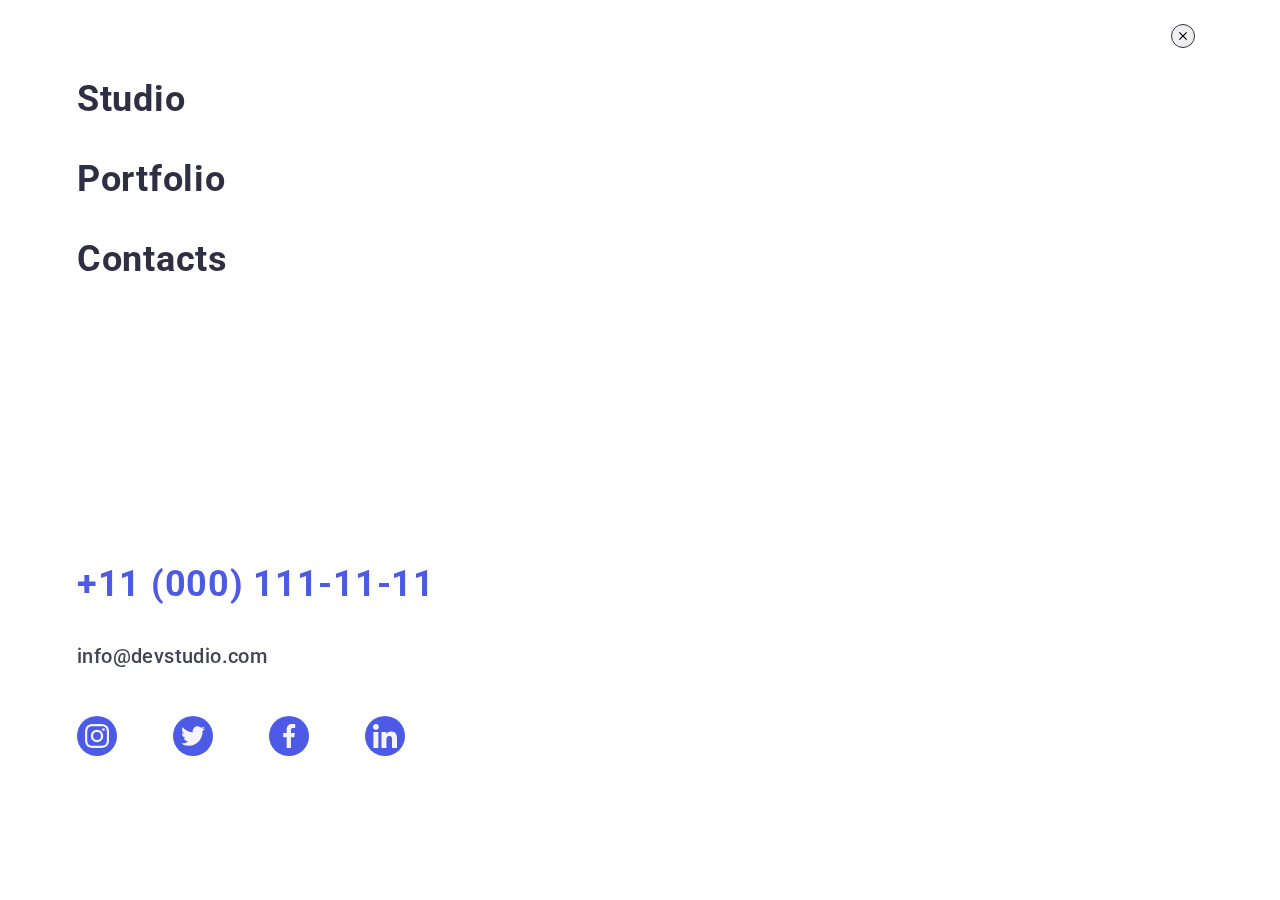
==== commit 6c32cfb2: "123" ====
--- a/index.html
+++ b/index.html
@@ -59,6 +59,88 @@
             </li>
           </ul>
         </address>
+      </div>
+      <div class="mobile-menu">
+        <div class="container mobile-menu-container">
+          <button class="mobile-menu-closed-btn">
+            <svg class="mobile-closed-icon" width="8" height="8">
+              <use href="./images/icons.svg#icon-close"></use>
+            </svg>
+          </button>
+          <ul class="nav-mobile-menu list">
+            <li class="nav-mobile-menu-item menu-item">
+              <a
+                href="./index.html"
+                class="nav-mobile-menu-link link current-two"
+                >Studio</a
+              >
+            </li>
+            <li class="nav-mobile-menu-item menu-item">
+              <a href="./portfolio.html" class="nav-mobile-menu-link link"
+                >Portfolio</a
+              >
+            </li>
+            <li class="nav-mobile-menu-item menu-item-two">
+              <a href="" class="nav-mobile-menu-link link">Contacts</a>
+            </li>
+          </ul>
+          <ul class="mobile-menu-address list">
+            <li class="mobile-menu-addres-item-one">
+              <a href="tel:+110001111111" class="menu-link-addres-item-one link"
+                >+11 (000) 111-11-11</a
+              >
+            </li>
+            <li class="mobile-menu-addres-item-two">
+              <a
+                href="mailto:infodevstudio.com"
+                class="menu-link-addres-item-two link"
+                >info@devstudio.com</a
+              >
+            </li>
+          </ul>
+          <ul class="mobile-list-icon list">
+            <li class="mobile-list-icon-item">
+              <a href="" class="mobile-list-icon-link">
+                <svg class="mobile-list-icon-svg" width="24" height="24">
+                  <use
+                    href="./images/icons.svg#icon-instagram"
+                    aria-label=""
+                  ></use>
+                </svg>
+              </a>
+            </li>
+            <li class="mobile-list-icon-item">
+              <a href="" class="mobile-list-icon-link">
+                <svg class="mobile-list-icon-svg" width="30" height="24">
+                  <use
+                    href="./images/icons.svg#icon-twitter"
+                    aria-label=""
+                  ></use>
+                </svg>
+              </a>
+            </li>
+            <li class="mobile-list-icon-item">
+              <a href="" class="mobile-list-icon-link">
+                <svg class="mobile-list-icon-svg" width="24" height="32">
+                  <use
+                    href="./images/icons.svg#icon-facebook"
+                    aria-label=""
+                  ></use>
+                </svg>
+              </a>
+            </li>
+            <li class="mobile-list-icon-item">
+              <a href="" class="mobile-list-icon-link" width="15" height="15">
+                <svg class="mobile-list-icon-svg" width="24" height="24">
+                  <use
+                    href="./images/icons.svg#icon-linkedin"
+                    aria-label=""
+                  ></use>
+                </svg>
+              </a>
+            </li>
+          </ul>
+        </div>
       </div>
     </header>
     <!--
@@ -634,5 +716,6 @@
     </div>
     -->
     <script src="./js/modal.js"></script>
+    <script src="./js/mobile-menu.js"></script>
   </body>
 </html>
--- a/css/styles.css
+++ b/css/styles.css
@@ -45,11 +45,108 @@
 }
 .modal-open-btn-header {
   border: none;
-  background-color: #ffffff;
+  background-color: transparent;
+  padding: 0;
 }
 .main-header {
   padding-bottom: 24px;
   padding-top: 26px;
+}
+.mobile-menu {
+  position: fixed;
+  top: 0;
+  left: 0;
+  width: 100%;
+  height: 100%;
+  background: #ffffff;
+  box-shadow: 0px 2px 1px rgba(46, 47, 66, 0.08),
+    0px 1px 1px rgba(46, 47, 66, 0.16), 0px 1px 6px rgba(46, 47, 66, 0.08);
+}
+.mobile-menu-closed-btn {
+  border-radius: 50%;
+  border: 1px solid #2e2f42;
+  display: flex;
+  justify-content: center;
+  align-items: center;
+  width: 24px;
+  height: 24px;
+  padding: 0px;
+  position: absolute;
+  top: 24px;
+  right: 24px;
+}
+.mobile-menu-container {
+  padding-top: 80px;
+  position: relative;
+}
+.nav-mobile-menu-item {
+  font-weight: 700;
+  font-size: 36px;
+  line-height: 1.11;
+
+  letter-spacing: 0.02em;
+}
+.nav-mobile-menu-link {
+  color: var(--main-text-color);
+}
+.menu-item {
+  margin-bottom: 40px;
+}
+.menu-item-two {
+  margin-bottom: 284px;
+}
+.mobile-menu-addres-item-one {
+  font-weight: 700;
+  font-size: 36px;
+  line-height: 40px;
+
+  letter-spacing: 0.02em;
+  margin-bottom: 40px;
+}
+.menu-link-addres-item-one {
+  color: var(--secondary-main-text-color-blue);
+}
+.mobile-menu-addres-item-two {
+  font-weight: 500;
+  font-size: 20px;
+  line-height: 24px;
+
+  letter-spacing: 0.02em;
+}
+.menu-link-addres-item-two {
+  color: var(--secondary-main-text-color-dark);
+}
+.mobile-list-icon {
+  display: flex;
+  gap: 56px;
+}
+.mobile-list-icon-item {
+  width: 40px;
+  height: 40px;
+}
+.mobile-list-icon-link {
+  display: flex;
+  justify-content: center;
+  align-items: center;
+  width: 100%;
+  height: 100%;
+  background-color: var(--secondary-main-text-color-blue);
+  border-radius: 50%;
+  transition: background-color var(--transition-duration-and-fanc);
+}
+.mobile-list-icon-link:hover,
+.mobile-list-icon-link:focus {
+  background-color: var(--hover-text-color);
+}
+.mobile-list-icon-svg {
+  fill: #f4f4fd;
+}
+.mobile-menu-address {
+  margin-bottom: 48px;
+}
+.current-two::after {
+  transition: color var(--transition-duration-and-fanc);
+  color: var(--hover-text-color);
 }
 /*
 .page-logo-header {
@@ -130,6 +227,20 @@
 .main-header {
   box-shadow: 0px 2px 1px rgba(46, 47, 66, 0.08),
     0px 1px 1px rgba(46, 47, 66, 0.16), 0px 1px 6px rgba(46, 47, 66, 0.08);
+}
+.current::after {
+  display: block;
+  content: "";
+  position: absolute;
+  left: 0;
+  bottom: -1px;
+  width: 100%;
+  height: 4px;
+  background-color: var(--hover-text-color);
+  border-radius: 2px;
+  margin-top: 20px;
+  transition: color var(--transition-duration-and-fanc);
+  color: #404bbf;
 }
 */
 /*Main*/
@@ -664,20 +775,6 @@
 .modal-closed-icon {
   transition: fill var(--transition-duration-and-fanc);
 }
-.current::after {
-  display: block;
-  content: "";
-  position: absolute;
-  left: 0;
-  bottom: -1px;
-  width: 100%;
-  height: 4px;
-  background-color: var(--hover-text-color);
-  border-radius: 2px;
-  margin-top: 20px;
-  transition: color var(--transition-duration-and-fanc);
-  color: #404bbf;
-}
 .contacts-title {
   font-family: var(--main-font-family);
   font-weight: 500;
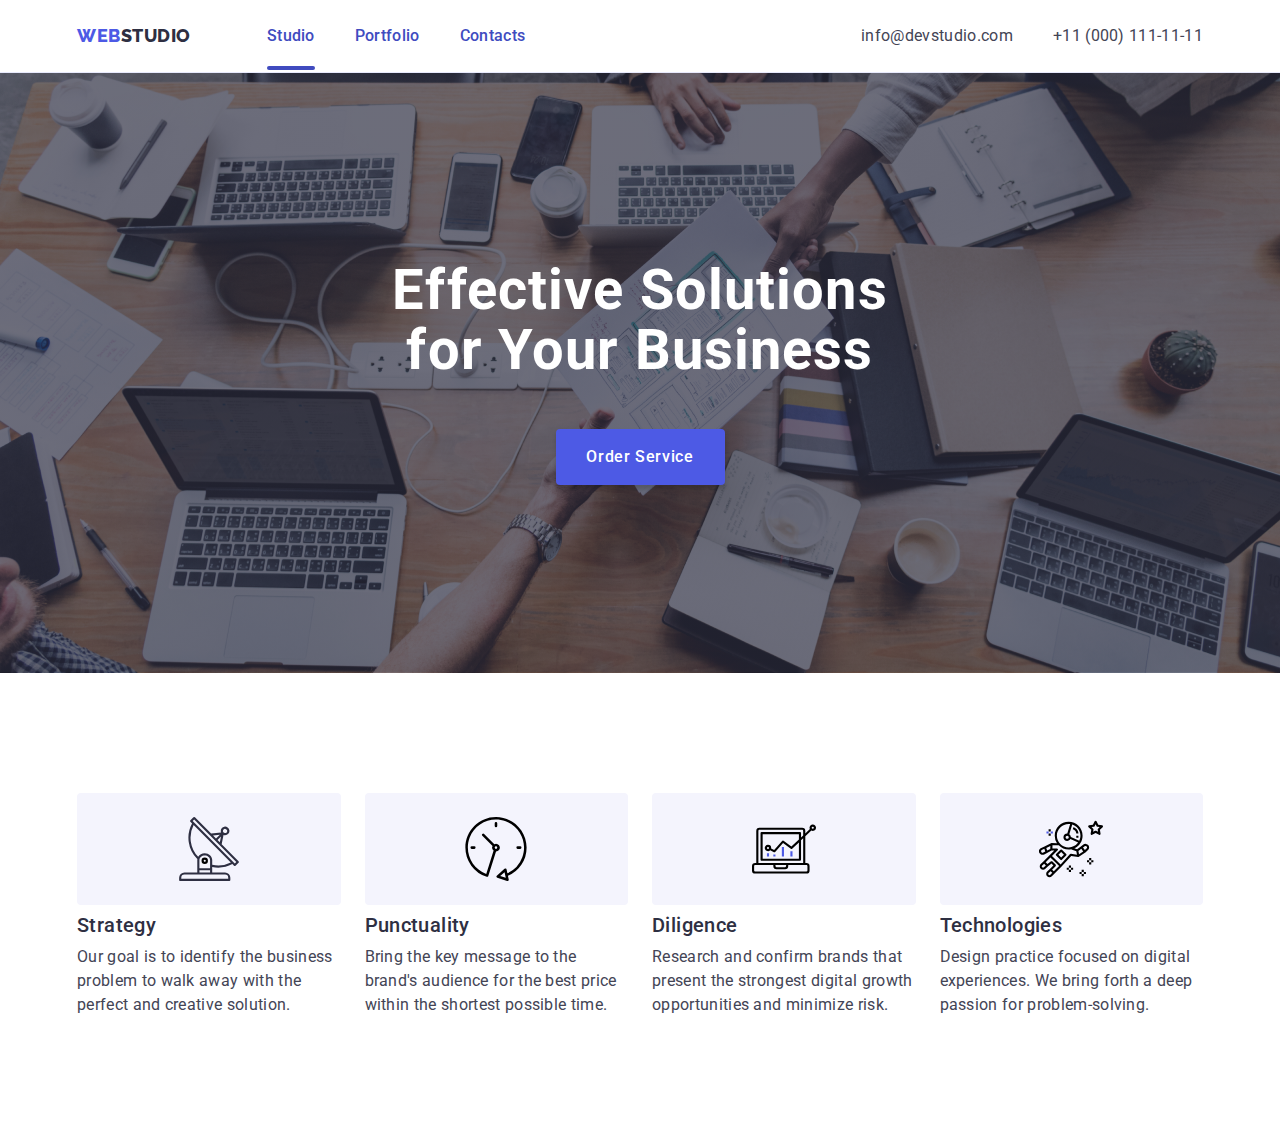
==== commit 292844cb: "123" ====
--- a/index.html
+++ b/index.html
@@ -40,7 +40,7 @@
             </li>
           </ul>
         </nav>
-        <button class="modal-open-btn-header">
+        <button class="modal-open-btn-header js-open-menu" type="button">
           <svg class="svg-header-button" width="32" height="22">
             <use href="./images/icons.svg#icon-menu"></use>
           </svg>
@@ -60,9 +60,9 @@
           </ul>
         </address>
       </div>
-      <div class="mobile-menu">
+      <div class="mobile-menu js-menu-container">
         <div class="container mobile-menu-container">
-          <button class="mobile-menu-closed-btn">
+          <button type="button" class="mobile-menu-closed-btn js-close-menu">
             <svg class="mobile-closed-icon" width="8" height="8">
               <use href="./images/icons.svg#icon-close"></use>
             </svg>
@@ -143,7 +143,6 @@
         </div>
       </div>
     </header>
-    <!--
     <main class="page-main">
       <section class="section-main-busines">
         <div class="container busines-section-container">
@@ -152,7 +151,7 @@
             Order Service
           </button>
         </div>
-      </section>
+      </section>   
       <section class="section-main-advantages">
         <div class="container advantages-section-container">
           <h2 hidden class="hidden-list">features</h2>
@@ -208,6 +207,7 @@
           </ul>
         </div>
       </section>
+  <!-- 
       <section class="section-project">
         <div class="container project-section-container">
           <h2 class="main-title">What are we doing</h2>
@@ -611,6 +611,7 @@
         </div>
       </div>
     </footer>
+        -->
     <div class="background is-hidden" data-modal>
       <div class="modal">
         <button type="button" class="modal-closed-btn" data-modal-close>
@@ -714,7 +715,6 @@
         </form>
       </div>
     </div>
-    -->
     <script src="./js/modal.js"></script>
     <script src="./js/mobile-menu.js"></script>
   </body>
--- a/css/styles.css
+++ b/css/styles.css
@@ -17,242 +17,508 @@
   text-decoration: none;
 }
 /*Header*/
-.nav-list {
-  display: none;
-}
-.header-address {
-  display: none;
-}
-.page-header-container {
-  display: flex;
-  justify-content: space-between;
-}
-.page-logo-header {
-  font-family: var(--secondary-font-family-family);
-  font-weight: 800;
-  font-size: 18px;
-  line-height: 1.17;
-  display: flex;
-  align-items: center;
-  letter-spacing: 0.03em;
-  text-transform: uppercase;
-
-  color: var(--secondary-main-text-color-blue);
-  margin-right: 76px;
-}
-.studio-logo {
-  color: var(--main-text-color);
-}
-.modal-open-btn-header {
-  border: none;
-  background-color: transparent;
-  padding: 0;
-}
-.main-header {
-  padding-bottom: 24px;
-  padding-top: 26px;
-}
-.mobile-menu {
-  position: fixed;
-  top: 0;
-  left: 0;
-  width: 100%;
-  height: 100%;
-  background: #ffffff;
-  box-shadow: 0px 2px 1px rgba(46, 47, 66, 0.08),
-    0px 1px 1px rgba(46, 47, 66, 0.16), 0px 1px 6px rgba(46, 47, 66, 0.08);
-}
-.mobile-menu-closed-btn {
-  border-radius: 50%;
-  border: 1px solid #2e2f42;
-  display: flex;
-  justify-content: center;
-  align-items: center;
-  width: 24px;
-  height: 24px;
-  padding: 0px;
-  position: absolute;
-  top: 24px;
-  right: 24px;
-}
-.mobile-menu-container {
-  padding-top: 80px;
-  position: relative;
-}
-.nav-mobile-menu-item {
-  font-weight: 700;
-  font-size: 36px;
-  line-height: 1.11;
-
-  letter-spacing: 0.02em;
-}
-.nav-mobile-menu-link {
-  color: var(--main-text-color);
-}
-.menu-item {
-  margin-bottom: 40px;
-}
-.menu-item-two {
-  margin-bottom: 284px;
-}
-.mobile-menu-addres-item-one {
-  font-weight: 700;
-  font-size: 36px;
-  line-height: 40px;
-
-  letter-spacing: 0.02em;
-  margin-bottom: 40px;
-}
-.menu-link-addres-item-one {
-  color: var(--secondary-main-text-color-blue);
-}
-.mobile-menu-addres-item-two {
-  font-weight: 500;
-  font-size: 20px;
-  line-height: 24px;
-
-  letter-spacing: 0.02em;
-}
-.menu-link-addres-item-two {
-  color: var(--secondary-main-text-color-dark);
-}
-.mobile-list-icon {
-  display: flex;
-  gap: 56px;
-}
-.mobile-list-icon-item {
-  width: 40px;
-  height: 40px;
-}
-.mobile-list-icon-link {
-  display: flex;
-  justify-content: center;
-  align-items: center;
-  width: 100%;
-  height: 100%;
-  background-color: var(--secondary-main-text-color-blue);
-  border-radius: 50%;
-  transition: background-color var(--transition-duration-and-fanc);
-}
-.mobile-list-icon-link:hover,
-.mobile-list-icon-link:focus {
-  background-color: var(--hover-text-color);
-}
-.mobile-list-icon-svg {
-  fill: #f4f4fd;
-}
-.mobile-menu-address {
-  margin-bottom: 48px;
-}
-.current-two::after {
-  transition: color var(--transition-duration-and-fanc);
-  color: var(--hover-text-color);
-}
-/*
-.page-logo-header {
-  font-family: var(--secondary-font-family-family);
-  font-weight: 800;
-  font-size: 18px;
-  line-height: 1.17;
-  display: flex;
-  align-items: center;
-  letter-spacing: 0.03em;
-  text-transform: uppercase;
-
-  color: var(--secondary-main-text-color-blue);
-  margin-right: 76px;
-}
-.nav-list-link:hover,
-.nav-list-link:focus {
-  color: var(--hover-text-color);
-}
-.studio-logo {
-  color: var(--main-text-color);
-}
-.nav-list-link {
-  position: relative;
-  font-family: var(--main-font-family);
-  font-weight: 500;
-  font-size: 16px;
-  line-height: 1.5;
-  letter-spacing: 0.02em;
-  color: var(--hover-text-color);
-  padding-top: 24px;
-  padding-bottom: 24px;
-  transition: color var(--transition-duration-and-fanc);
-}
-.contacts-link {
-  font-family: var(--main-font-family);
-  font-weight: 400;
-  font-size: 16px;
-  line-height: 1.5;
-
-  letter-spacing: 0.02em;
-
-  color: var(--secondary-main-text-color-dark);
-  transition: color var(--transition-duration-and-fanc);
-}
-.header-address {
-  font-style: normal;
-}
-.contacts-link:hover,
-.contacts-link:focus {
-  color: var(--hover-text-color);
-}
-.main-header {
-  display: flex;
-  align-items: center;
-  border-bottom: 1px solid #e7e9fc;
-  padding-top: 24px;
-  padding-bottom: 24px;
-}
-.main-nav {
-  display: flex;
-  align-items: center;
-}
-.nav-list {
-  display: flex;
-  align-items: center;
-  gap: 40px;
-}
-.contact-list {
-  display: flex;
-  gap: 40px;
-}
-.page-header-container {
-  display: flex;
-  align-items: center;
-  justify-content: space-between;
-}
-.main-header {
-  box-shadow: 0px 2px 1px rgba(46, 47, 66, 0.08),
-    0px 1px 1px rgba(46, 47, 66, 0.16), 0px 1px 6px rgba(46, 47, 66, 0.08);
-}
-.current::after {
-  display: block;
-  content: "";
-  position: absolute;
-  left: 0;
-  bottom: -1px;
-  width: 100%;
-  height: 4px;
-  background-color: var(--hover-text-color);
-  border-radius: 2px;
-  margin-top: 20px;
-  transition: color var(--transition-duration-and-fanc);
-  color: #404bbf;
-}
-*/
+@media screen and (max-width: 767px) {
+  .nav-list {
+    display: none;
+  }
+  .header-address {
+    display: none;
+  }
+  .page-header-container {
+    display: flex;
+    justify-content: space-between;
+  }
+  .page-logo-header {
+    font-family: var(--secondary-font-family-family);
+    font-weight: 800;
+    font-size: 18px;
+    line-height: 1.17;
+    letter-spacing: 0.03em;
+    text-transform: uppercase;
+
+    color: var(--secondary-main-text-color-blue);
+    margin-right: 76px;
+  }
+  .studio-logo {
+    color: var(--main-text-color);
+  }
+  .modal-open-btn-header {
+    border: none;
+    background-color: transparent;
+    padding: 0;
+  }
+  .main-header {
+    padding-bottom: 24px;
+    padding-top: 26px;
+    border-bottom: 1px solid #e7e9fc;
+    box-shadow: 0px 2px 1px rgba(46, 47, 66, 0.08),
+      0px 1px 1px rgba(46, 47, 66, 0.16), 0px 1px 6px rgba(46, 47, 66, 0.08);
+  }
+  .mobile-menu {
+    position: fixed;
+    top: 0;
+    left: 0;
+    width: 100%;
+    height: 100%;
+    background: #ffffff;
+    box-shadow: 0px 2px 1px rgba(46, 47, 66, 0.08),
+      0px 1px 1px rgba(46, 47, 66, 0.16), 0px 1px 6px rgba(46, 47, 66, 0.08);
+    opacity: 0;
+    visibility: hidden;
+    pointer-events: none;
+  }
+  .mobile-menu.is-open {
+    opacity: 1;
+    visibility: visible;
+    pointer-events: all;
+  }
+  .mobile-menu-closed-btn {
+    border-radius: 50%;
+    border: 1px solid #2e2f42;
+    display: flex;
+    justify-content: center;
+    align-items: center;
+    width: 24px;
+    height: 24px;
+    padding: 0px;
+    position: absolute;
+    top: 24px;
+    right: 24px;
+  }
+  .mobile-menu-container {
+    padding-top: 80px;
+    position: relative;
+  }
+  .nav-mobile-menu-item {
+    font-weight: 700;
+    font-size: 36px;
+    line-height: 1.11;
+
+    letter-spacing: 0.02em;
+  }
+  .nav-mobile-menu-link {
+    color: var(--main-text-color);
+    cursor: grab;
+  }
+  .menu-item {
+    margin-bottom: 40px;
+  }
+  .menu-item-two {
+    margin-bottom: 284px;
+  }
+  .mobile-menu-addres-item-one {
+    font-weight: 700;
+    font-size: 36px;
+    line-height: 40px;
+
+    letter-spacing: 0.02em;
+    margin-bottom: 40px;
+  }
+  .menu-link-addres-item-one {
+    color: var(--secondary-main-text-color-blue);
+  }
+  .mobile-menu-addres-item-two {
+    font-weight: 500;
+    font-size: 20px;
+    line-height: 24px;
+
+    letter-spacing: 0.02em;
+  }
+  .menu-link-addres-item-two {
+    color: var(--secondary-main-text-color-dark);
+  }
+  .mobile-list-icon {
+    display: flex;
+    gap: 56px;
+  }
+  .mobile-list-icon-item {
+    width: 40px;
+    height: 40px;
+  }
+  .mobile-list-icon-link {
+    display: flex;
+    justify-content: center;
+    align-items: center;
+    width: 100%;
+    height: 100%;
+    background-color: var(--secondary-main-text-color-blue);
+    border-radius: 50%;
+    transition: background-color var(--transition-duration-and-fanc);
+  }
+  .mobile-list-icon-link:hover,
+  .mobile-list-icon-link:focus {
+    background-color: var(--hover-text-color);
+  }
+  .mobile-list-icon-svg {
+    fill: #f4f4fd;
+  }
+  .mobile-menu-address {
+    margin-bottom: 48px;
+  }
+  .current-two {
+    color: var(--hover-text-color);
+  }
+
+  .title-busines {
+    font-family: var(--main-font-family);
+    font-weight: 700;
+    font-size: 56px;
+    line-height: 1.07;
+    text-align: center;
+    letter-spacing: 0.02em;
+
+    color: #ffffff;
+    max-width: 496px;
+    margin: 0 auto;
+  }
+  .modal-open-button {
+    font-family: var(--main-font-family);
+    font-weight: 500;
+    font-size: 16px;
+    line-height: 1.5;
+    align-items: center;
+    letter-spacing: 0.04em;
+    color: #ffffff;
+    background: var(--secondary-main-text-color-blue);
+    box-shadow: 0px 4px 4px rgba(0, 0, 0, 0.15);
+    border-radius: 4px;
+    display: block;
+    min-width: 169px;
+    height: 56px;
+    border: none;
+    margin: 48px auto 0 auto;
+    transition: background-color var(--transition-duration-and-fanc);
+  }
+  .modal-open-button:hover,
+  .modal-open-button:focus {
+    background-color: var(--hover-text-color);
+  }
+  .section-main-busines {
+    background-color: var(--main-text-color);
+    padding: 188px 0;
+    background-image: linear-gradient(
+        rgba(46, 47, 66, 0.7),
+        rgba(46, 47, 66, 0.7)
+      ),
+      url(../images/mobile_bg/asdasd.jpg);
+    background-size: cover;
+    max-width: 767px;
+    background-repeat: no-repeat;
+    background-position: center;
+    margin-left: auto;
+    margin-right: auto;
+  }
+}
+@media screen and (min-device-pixel-ratio: 2) and (max-width: 767px),
+  screen and (min-resolution: 192dpi) and (max-width: 767px),
+  screen and (min-resolution: 2dppx) and (max-width: 767px) {
+  .section-main-busines {
+    background-image: linear-gradient(
+        rgba(46, 47, 66, 0.7),
+        rgba(46, 47, 66, 0.7)
+      ),
+      url(../images/mobile_bg/zxcz@2x.jpg);
+  }
+}
+@media screen and (min-width: 768px) {
+  .mobile-menu {
+    display: none;
+  }
+  .modal-open-btn-header {
+    display: none;
+  }
+  .page-logo-header {
+    font-family: var(--secondary-font-family-family);
+    font-weight: 800;
+    font-size: 18px;
+    line-height: 1.17;
+    letter-spacing: 0.03em;
+    text-transform: uppercase;
+
+    color: var(--secondary-main-text-color-blue);
+    margin-right: 120px;
+  }
+  .nav-list-link:hover,
+  .nav-list-link:focus {
+    color: var(--hover-text-color);
+  }
+  .studio-logo {
+    color: var(--main-text-color);
+  }
+  .nav-list-link {
+    position: relative;
+    font-family: var(--main-font-family);
+    font-weight: 500;
+    font-size: 16px;
+    line-height: 1.5;
+    letter-spacing: 0.02em;
+    color: var(--hover-text-color);
+    padding-top: 24px;
+    padding-bottom: 24px;
+    transition: color var(--transition-duration-and-fanc);
+  }
+  .contacts-link {
+    font-family: var(--main-font-family);
+    font-weight: 400;
+    font-size: 12px;
+    line-height: 1.16;
+
+    letter-spacing: 0.02em;
+
+    color: var(--secondary-main-text-color-dark);
+    transition: color var(--transition-duration-and-fanc);
+  }
+  .header-address {
+    font-style: normal;
+  }
+  .contacts-link:hover,
+  .contacts-link:focus {
+    color: var(--hover-text-color);
+  }
+  .main-header {
+    display: flex;
+    align-items: center;
+    border-bottom: 1px solid #e7e9fc;
+    padding-top: 24px;
+    padding-bottom: 24px;
+  }
+  .main-nav {
+    display: flex;
+    align-items: center;
+  }
+  .nav-list {
+    display: flex;
+    align-items: center;
+    gap: 40px;
+  }
+  .contact-list {
+  }
+  .page-header-container {
+    display: flex;
+    align-items: center;
+    justify-content: space-between;
+    margin: 0;
+  }
+  .main-header {
+    box-shadow: 0px 2px 1px rgba(46, 47, 66, 0.08),
+      0px 1px 1px rgba(46, 47, 66, 0.16), 0px 1px 6px rgba(46, 47, 66, 0.08);
+  }
+  .current::after {
+    display: block;
+    content: "";
+    position: absolute;
+    left: 0;
+    bottom: -1px;
+    width: 100%;
+    height: 4px;
+    background-color: var(--hover-text-color);
+    border-radius: 2px;
+    margin-top: 20px;
+    transition: color var(--transition-duration-and-fanc);
+    color: #404bbf;
+  }
+  .title-busines {
+    font-family: var(--main-font-family);
+    font-weight: 700;
+    font-size: 56px;
+    line-height: 1.07;
+    text-align: center;
+    letter-spacing: 0.02em;
+
+    color: #ffffff;
+    max-width: 496px;
+    margin: 0 auto;
+  }
+  .section-main-busines {
+    background-color: var(--main-text-color);
+    padding: 188px 0;
+    background-image: linear-gradient(
+        rgba(46, 47, 66, 0.7),
+        rgba(46, 47, 66, 0.7)
+      ),
+      url(../images/img-name.jpg);
+    background-size: cover;
+    max-width: 1199px;
+    background-repeat: no-repeat;
+    background-position: center;
+    margin-left: auto;
+    margin-right: auto;
+  }
+  .modal-open-button {
+    font-family: var(--main-font-family);
+    font-weight: 500;
+    font-size: 16px;
+    line-height: 1.5;
+    align-items: center;
+    letter-spacing: 0.04em;
+    color: #ffffff;
+    background: var(--secondary-main-text-color-blue);
+    box-shadow: 0px 4px 4px rgba(0, 0, 0, 0.15);
+    border-radius: 4px;
+    display: block;
+    min-width: 169px;
+    height: 56px;
+    border: none;
+    margin: 48px auto 0 auto;
+    transition: background-color var(--transition-duration-and-fanc);
+  }
+  .modal-open-button:hover,
+  .modal-open-button:focus {
+    background-color: var(--hover-text-color);
+  }
+}
+@media screen and (min-width: 1200px) {
+  .mobile-menu {
+    display: none;
+  }
+  .modal-open-btn-header {
+    display: none;
+  }
+  .page-logo-header {
+    font-family: var(--secondary-font-family-family);
+    font-weight: 800;
+    font-size: 18px;
+    line-height: 1.17;
+    letter-spacing: 0.03em;
+    text-transform: uppercase;
+
+    color: var(--secondary-main-text-color-blue);
+    margin-right: 76px;
+  }
+  .nav-list-link:hover,
+  .nav-list-link:focus {
+    color: var(--hover-text-color);
+  }
+  .studio-logo {
+    color: var(--main-text-color);
+  }
+  .nav-list-link {
+    position: relative;
+    font-family: var(--main-font-family);
+    font-weight: 500;
+    font-size: 16px;
+    line-height: 1.5;
+    letter-spacing: 0.02em;
+    color: var(--hover-text-color);
+    padding-top: 24px;
+    padding-bottom: 24px;
+    transition: color var(--transition-duration-and-fanc);
+  }
+  .contacts-link {
+    font-family: var(--main-font-family);
+    font-weight: 400;
+    font-size: 16px;
+    line-height: 1.5;
+
+    letter-spacing: 0.02em;
+
+    color: var(--secondary-main-text-color-dark);
+    transition: color var(--transition-duration-and-fanc);
+  }
+  .header-address {
+    font-style: normal;
+  }
+  .contacts-link:hover,
+  .contacts-link:focus {
+    color: var(--hover-text-color);
+  }
+  .main-header {
+    display: flex;
+    align-items: center;
+    border-bottom: 1px solid #e7e9fc;
+    padding-top: 24px;
+    padding-bottom: 24px;
+  }
+  .main-nav {
+    display: flex;
+    align-items: center;
+  }
+  .nav-list {
+    display: flex;
+    align-items: center;
+    gap: 40px;
+  }
+  .contact-list {
+    display: flex;
+    gap: 40px;
+  }
+  .page-header-container {
+    display: flex;
+    align-items: center;
+    justify-content: space-between;
+  }
+  .main-header {
+    box-shadow: 0px 2px 1px rgba(46, 47, 66, 0.08),
+      0px 1px 1px rgba(46, 47, 66, 0.16), 0px 1px 6px rgba(46, 47, 66, 0.08);
+  }
+  .current::after {
+    display: block;
+    content: "";
+    position: absolute;
+    left: 0;
+    bottom: -1px;
+    width: 100%;
+    height: 4px;
+    background-color: var(--hover-text-color);
+    border-radius: 2px;
+    margin-top: 20px;
+    transition: color var(--transition-duration-and-fanc);
+    color: #404bbf;
+  }
+
+  .title-busines {
+    font-family: var(--main-font-family);
+    font-weight: 700;
+    font-size: 56px;
+    line-height: 1.07;
+    text-align: center;
+    letter-spacing: 0.02em;
+
+    color: #ffffff;
+    max-width: 496px;
+    margin: 0 auto;
+  }
+
+  .section-main-busines {
+    background-color: var(--main-text-color);
+    padding: 188px 0;
+    background-image: linear-gradient(
+        rgba(46, 47, 66, 0.7),
+        rgba(46, 47, 66, 0.7)
+      ),
+      url(../images/img-name.jpg);
+    background-size: cover;
+    max-width: 1440px;
+    background-repeat: no-repeat;
+    background-position: center;
+    margin-left: auto;
+    margin-right: auto;
+  }
+  .modal-open-button {
+    font-family: var(--main-font-family);
+    font-weight: 500;
+    font-size: 16px;
+    line-height: 1.5;
+    align-items: center;
+    letter-spacing: 0.04em;
+    color: #ffffff;
+    background: var(--secondary-main-text-color-blue);
+    box-shadow: 0px 4px 4px rgba(0, 0, 0, 0.15);
+    border-radius: 4px;
+    display: block;
+    min-width: 169px;
+    height: 56px;
+    border: none;
+    margin: 48px auto 0 auto;
+    transition: background-color var(--transition-duration-and-fanc);
+  }
+  .modal-open-button:hover,
+  .modal-open-button:focus {
+    background-color: var(--hover-text-color);
+  }
+}
 /*Main*/
 /*Container*/
-/*.container {
-  width: 1158px;
-  margin-left: auto;
-  margin-right: auto;
-  padding-left: 15px;
-  padding-right: 15px;
-}
-*/
 .container {
   padding-left: 16px;
   padding-right: 16px;
@@ -275,6 +541,7 @@
   }
 }
 /*busines*/
+/*
 .title-busines {
   font-family: var(--main-font-family);
   font-weight: 700;
@@ -323,7 +590,7 @@
 .modal-open-button:hover,
 .modal-open-button:focus {
   background-color: var(--hover-text-color);
-}
+}*/
 /*advantages*/
 .section-main-advantages {
   padding: 120px 0;
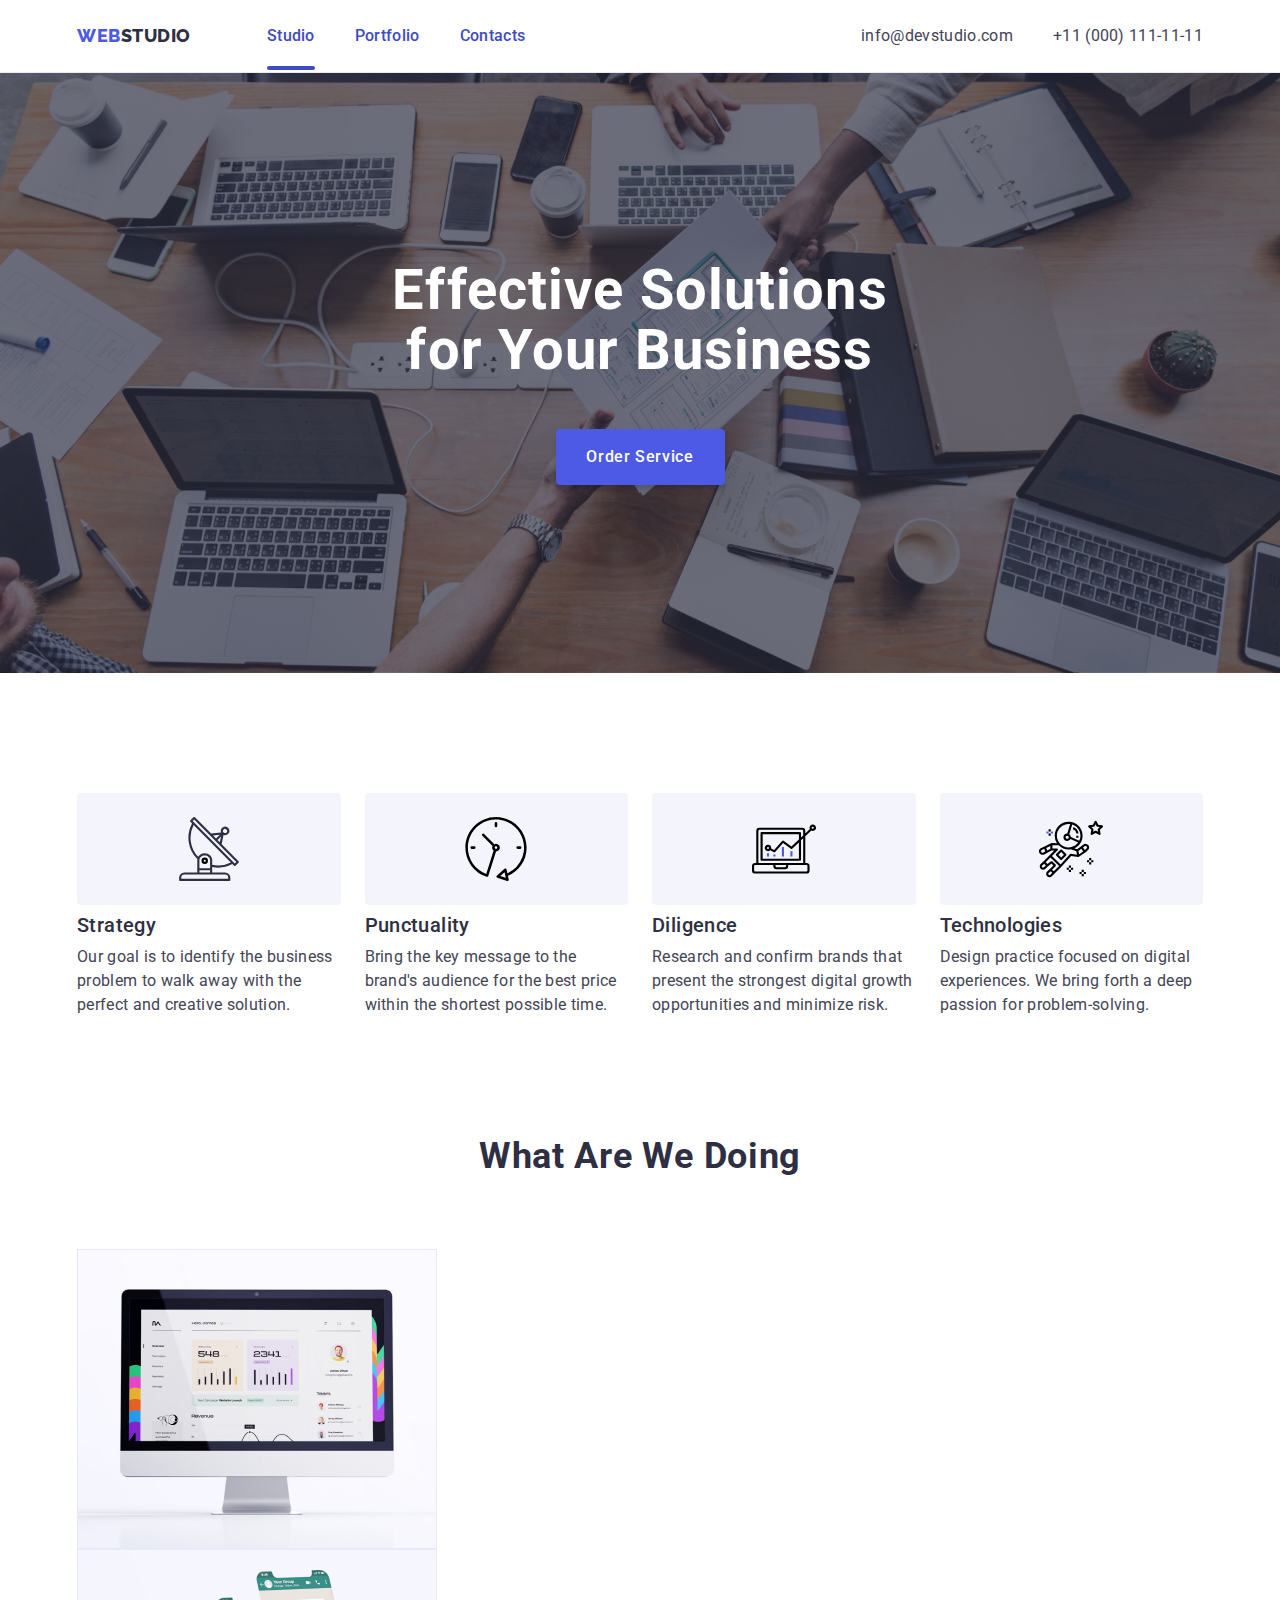
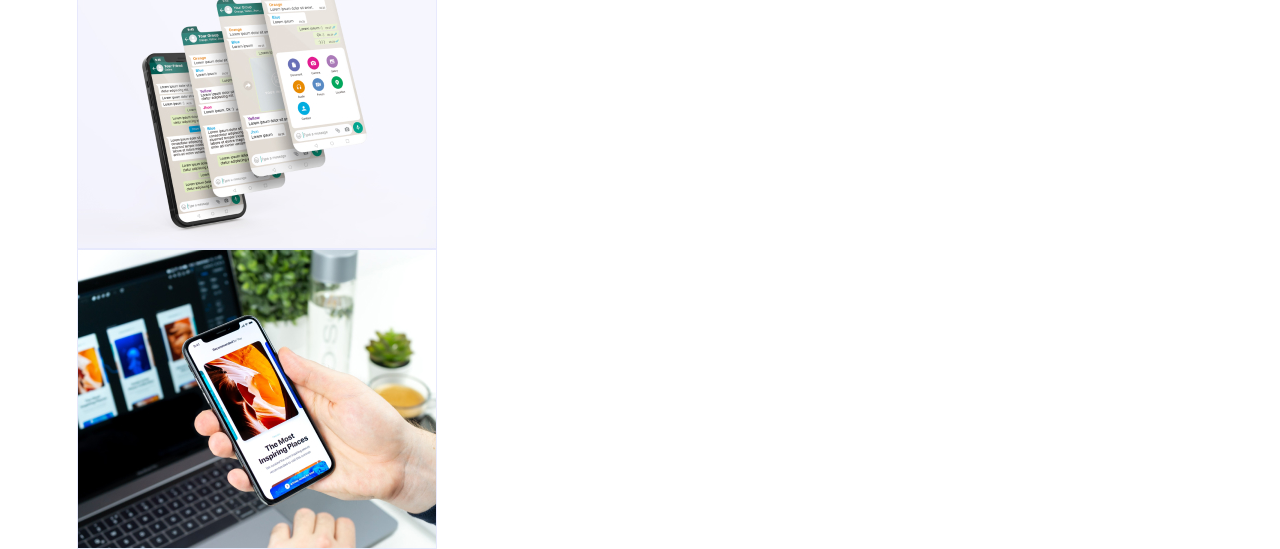
==== commit 957dcc49: "123" ====
--- a/index.html
+++ b/index.html
@@ -207,7 +207,6 @@
           </ul>
         </div>
       </section>
-  <!-- 
       <section class="section-project">
         <div class="container project-section-container">
           <h2 class="main-title">What are we doing</h2>
@@ -242,6 +241,7 @@
           </ul>
         </div>
       </section>
+        <!-- 
       <section class="main-section-team">
         <div class="container team-section-container">
           <h2 class="main-title">Our Team</h2>
--- a/css/styles.css
+++ b/css/styles.css
@@ -18,6 +18,9 @@
 }
 /*Header*/
 @media screen and (max-width: 767px) {
+  .main-icon {
+    display: none;
+  }
   .nav-list {
     display: none;
   }
@@ -158,7 +161,7 @@
   .current-two {
     color: var(--hover-text-color);
   }
-
+  /*Busisnes*/
   .title-busines {
     font-family: var(--main-font-family);
     font-weight: 700;
@@ -208,19 +211,67 @@
     margin-left: auto;
     margin-right: auto;
   }
-}
-@media screen and (min-device-pixel-ratio: 2) and (max-width: 767px),
-  screen and (min-resolution: 192dpi) and (max-width: 767px),
-  screen and (min-resolution: 2dppx) and (max-width: 767px) {
-  .section-main-busines {
-    background-image: linear-gradient(
-        rgba(46, 47, 66, 0.7),
-        rgba(46, 47, 66, 0.7)
-      ),
-      url(../images/mobile_bg/zxcz@2x.jpg);
+  @media (min-device-pixel-ratio: 2),
+    (min-resolution: 192dpi),
+    (min-resolution: 2dppx) {
+    .section-main-busines {
+      background-image: linear-gradient(
+          rgba(46, 47, 66, 0.7),
+          rgba(46, 47, 66, 0.7)
+        ),
+        url(../images/mobile_bg/zxcz@2x.jpg);
+    }
+  }
+  /*advantages*/
+  .section-main-advantages {
+    padding: 96px 0;
+  }
+  .main-list-title {
+    font-weight: 700;
+    font-size: 36px;
+    line-height: 1.11;
+
+    letter-spacing: 0.02em;
+
+    color: var(--main-text-color);
+    margin-bottom: 8px;
+  }
+  .subtitle-main {
+    font-weight: 500;
+    font-size: 16px;
+    line-height: 1.5;
+    letter-spacing: 0.02em;
+
+    color: #434455;
+    width: 396px;
+
+    letter-spacing: 0.02em;
+
+    color: var(--secondary-main-text-color-dark);
+  }
+  .hidden-list {
+    font-family: var(--main-font-family);
+    font-weight: 700;
+    font-size: 36px;
+    line-height: 1, 33;
+    text-align: center;
+    letter-spacing: 0.02em;
+    text-transform: capitalize;
+    color: var(--secondary-main-text-color-blue);
+  }
+  .main-list {
+    display: flex;
+    flex-direction: column;
+    gap: 72px;
+  }
+  .main-list-item {
+    width: calc((100% - 72px) / 4);
   }
 }
 @media screen and (min-width: 768px) {
+  .main-icon {
+    display: none;
+  }
   .mobile-menu {
     display: none;
   }
@@ -317,6 +368,7 @@
     transition: color var(--transition-duration-and-fanc);
     color: #404bbf;
   }
+  /*Busisnes*/
   .title-busines {
     font-family: var(--main-font-family);
     font-weight: 700;
@@ -336,7 +388,7 @@
         rgba(46, 47, 66, 0.7),
         rgba(46, 47, 66, 0.7)
       ),
-      url(../images/img-name.jpg);
+      url(../images/planshet.bg/Dark-bg.jpg);
     background-size: cover;
     max-width: 1199px;
     background-repeat: no-repeat;
@@ -366,6 +418,67 @@
   .modal-open-button:focus {
     background-color: var(--hover-text-color);
   }
+  @media (min-device-pixel-ratio: 2),
+    (min-resolution: 192dpi),
+    (min-resolution: 2dppx) {
+    .section-main-busines {
+      background-image: linear-gradient(
+          rgba(46, 47, 66, 0.7),
+          rgba(46, 47, 66, 0.7)
+        ),
+        url(../images/planshet.bg/Dark-bg@2x.jpg);
+    }
+  }
+  /*advantages*/
+  .section-main-advantages {
+    padding: 96px 0;
+  }
+  .main-list-title {
+    font-weight: 700;
+    font-size: 36px;
+    line-height: 1.11;
+
+    letter-spacing: 0.02em;
+
+    color: var(--main-text-color);
+    margin-bottom: 8px;
+  }
+  .subtitle-main {
+    font-weight: 500;
+    font-size: 16px;
+    line-height: 1.5;
+
+    letter-spacing: 0.02em;
+
+    color: #434455;
+
+    letter-spacing: 0.02em;
+
+    color: var(--secondary-main-text-color-dark);
+    width: 356px;
+  }
+  .hidden-list {
+    font-family: var(--main-font-family);
+    font-weight: 700;
+    font-size: 36px;
+    line-height: 1, 33;
+    text-align: center;
+    letter-spacing: 0.02em;
+    text-transform: capitalize;
+    color: var(--secondary-main-text-color-blue);
+  }
+  .main-list {
+    display: flex;
+    flex-wrap: wrap;
+    flex-direction: row;
+    justify-content: center;
+    row-gap: 72px;
+    column-gap: 24px;
+  }
+  .main-list-item {
+    width: calc((100% - 72px) / 4);
+    width: auto;
+  }
 }
 @media screen and (min-width: 1200px) {
   .mobile-menu {
@@ -374,6 +487,10 @@
   .modal-open-btn-header {
     display: none;
   }
+  .main-icon {
+    display: block;
+  }
+  /*Header*/
   .page-logo-header {
     font-family: var(--secondary-font-family-family);
     font-weight: 800;
@@ -465,7 +582,7 @@
     transition: color var(--transition-duration-and-fanc);
     color: #404bbf;
   }
-
+  /*Busisnes*/
   .title-busines {
     font-family: var(--main-font-family);
     font-weight: 700;
@@ -486,7 +603,7 @@
         rgba(46, 47, 66, 0.7),
         rgba(46, 47, 66, 0.7)
       ),
-      url(../images/img-name.jpg);
+      url(../images/desctop_bg/img-name.jpg);
     background-size: cover;
     max-width: 1440px;
     background-repeat: no-repeat;
@@ -516,6 +633,77 @@
   .modal-open-button:focus {
     background-color: var(--hover-text-color);
   }
+  @media (min-device-pixel-ratio: 2),
+    (min-resolution: 192dpi),
+    (min-resolution: 2dppx) {
+    .section-main-busines {
+      background-image: linear-gradient(
+          rgba(46, 47, 66, 0.7),
+          rgba(46, 47, 66, 0.7)
+        ),
+        url(../images/desctop_bg/people-office\ 1@2x.jpg);
+    }
+  }
+  /*advantages*/
+  .section-main-advantages {
+    padding: 120px 0;
+  }
+  .main-div-icon {
+    display: flex;
+    justify-content: center;
+    align-items: center;
+    background: #f4f4fd;
+    border-radius: 4px;
+    height: 112px;
+    margin-bottom: 8px;
+  }
+  .main-list-title {
+    font-family: var(--main-font-family);
+    font-weight: 500;
+    font-size: 20px;
+    line-height: 1.2;
+
+    letter-spacing: 0.02em;
+
+    color: var(--main-text-color);
+    margin-bottom: 8px;
+  }
+  .subtitle-main {
+    font-family: var(--main-font-family);
+    font-weight: 400;
+    font-size: 16px;
+    line-height: 1.5;
+    letter-spacing: 0.02em;
+
+    color: var(--secondary-main-text-color-dark);
+    width: auto;
+  }
+  .hidden-list {
+    font-family: var(--main-font-family);
+    font-weight: 700;
+    font-size: 36px;
+    line-height: 1, 33;
+    text-align: center;
+    letter-spacing: 0.02em;
+    text-transform: capitalize;
+    color: var(--secondary-main-text-color-blue);
+  }
+  .main-list {
+    display: flex;
+    gap: 24px;
+  }
+  .main-list-item {
+    width: calc((100% - 72px) / 4);
+  }
+  .main-div-icon {
+    display: flex;
+    justify-content: center;
+    align-items: center;
+    background: #f4f4fd;
+    border-radius: 4px;
+    height: 112px;
+    margin-bottom: 8px;
+  }
 }
 /*Main*/
 /*Container*/
@@ -540,97 +728,20 @@
     width: 1158px;
   }
 }
-/*busines*/
-/*
-.title-busines {
-  font-family: var(--main-font-family);
-  font-weight: 700;
-  font-size: 56px;
-  line-height: 1.07;
-  text-align: center;
-  letter-spacing: 0.02em;
-
-  color: #ffffff;
-  max-width: 496px;
-  margin: 0 auto;
-}
-.section-main-busines {
-  background-color: var(--main-text-color);
-  padding: 188px 0;
-  background-image: linear-gradient(
-      rgba(46, 47, 66, 0.7),
-      rgba(46, 47, 66, 0.7)
-    ),
-    url(../images/img-name.jpg);
-  background-size: cover;
-  max-width: 1440px;
-  background-repeat: no-repeat;
-  background-position: center;
-  margin-left: auto;
-  margin-right: auto;
-}
-.modal-open-button {
-  font-family: var(--main-font-family);
-  font-weight: 500;
-  font-size: 16px;
-  line-height: 1.5;
-  align-items: center;
-  letter-spacing: 0.04em;
-  color: #ffffff;
-  background: var(--secondary-main-text-color-blue);
-  box-shadow: 0px 4px 4px rgba(0, 0, 0, 0.15);
-  border-radius: 4px;
-  display: block;
-  min-width: 169px;
-  height: 56px;
-  border: none;
-  margin: 48px auto 0 auto;
-  transition: background-color var(--transition-duration-and-fanc);
-}
-.modal-open-button:hover,
-.modal-open-button:focus {
-  background-color: var(--hover-text-color);
-}*/
-/*advantages*/
-.section-main-advantages {
-  padding: 120px 0;
-}
-.main-list-title {
-  font-family: var(--main-font-family);
-  font-weight: 500;
-  font-size: 20px;
-  line-height: 1.2;
-
-  letter-spacing: 0.02em;
-
-  color: var(--main-text-color);
-  margin-bottom: 8px;
-}
-.subtitle-main {
-  font-family: var(--main-font-family);
-  font-weight: 400;
-  font-size: 16px;
-  line-height: 1.5;
-  letter-spacing: 0.02em;
-
-  color: var(--secondary-main-text-color-dark);
-}
-.hidden-list {
+/*Project*/
+project-list project-list-item project-list-img .section-project {
+  padding-bottom: 120px;
+}
+.main-title {
   font-family: var(--main-font-family);
   font-weight: 700;
   font-size: 36px;
-  line-height: 1, 33;
+  line-height: 1.11;
   text-align: center;
   letter-spacing: 0.02em;
   text-transform: capitalize;
-  color: var(--secondary-main-text-color-blue);
-}
-.main-list {
-  display: flex;
-  gap: 24px;
-}
-.main-list-item {
-  width: calc((100% - 72px) / 4);
+  color: var(--main-text-color);
+  margin-bottom: 72px;
 }
 .modal-open-btn {
   font-family: var(--main-font-family);
@@ -760,13 +871,6 @@
 ul {
   padding: 0px;
 }
-.project-list {
-  display: flex;
-  gap: 24px;
-}
-.section-project {
-  padding-bottom: 120px;
-}
 .main-section-team {
   padding: 120px 0;
 }
@@ -824,15 +928,6 @@
   padding: 32px 16px;
   border: 1px solid #e7e9fc;
   border-top: none;
-}
-.main-div-icon {
-  display: flex;
-  justify-content: center;
-  align-items: center;
-  background: #f4f4fd;
-  border-radius: 4px;
-  height: 112px;
-  margin-bottom: 8px;
 }
 .icon-team {
   display: flex;
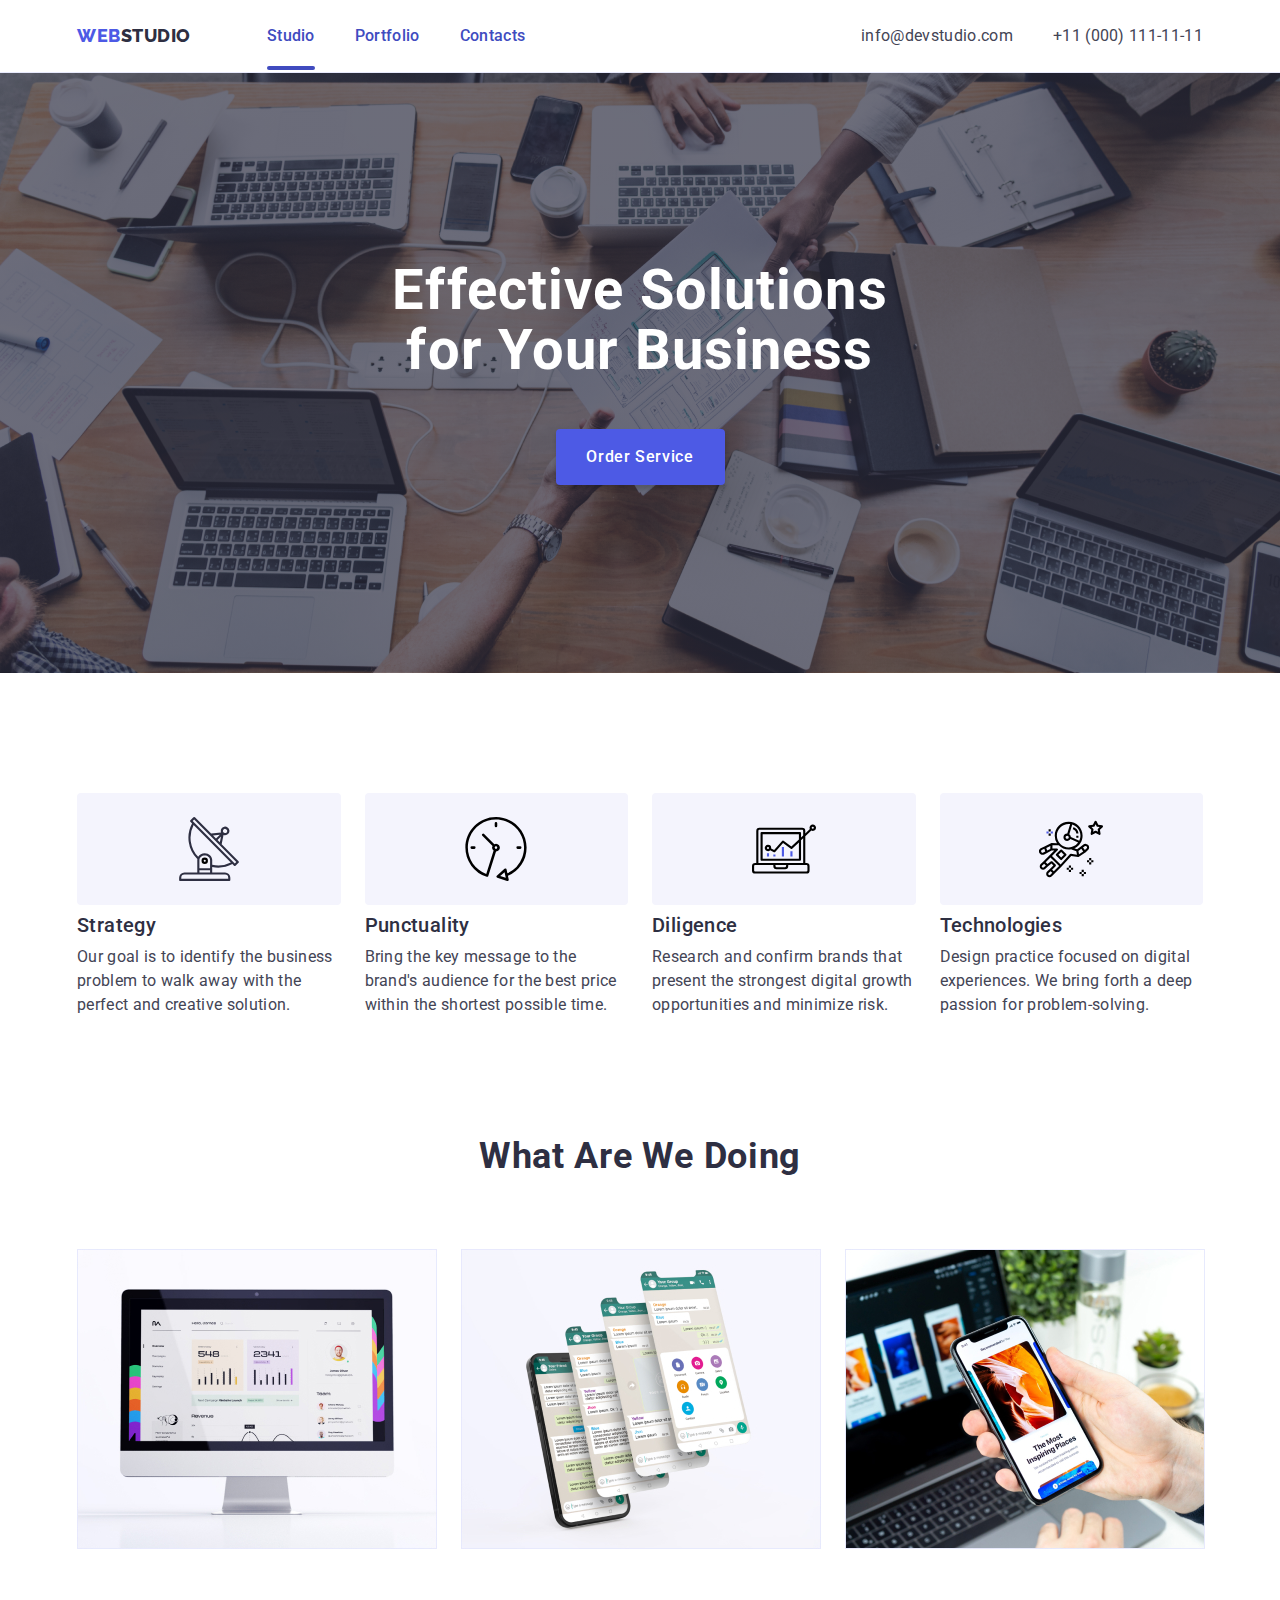
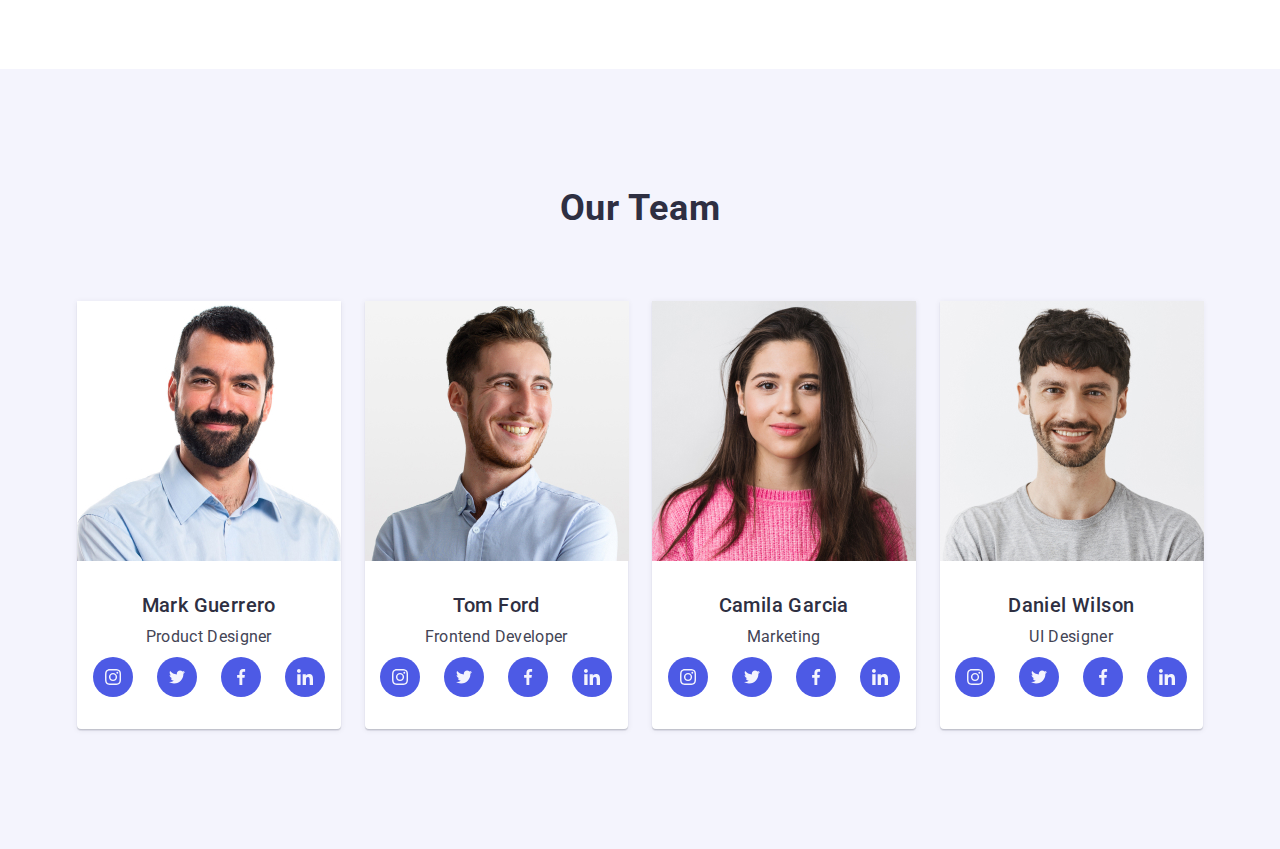
==== commit a47a555c: "123" ====
--- a/index.html
+++ b/index.html
@@ -151,7 +151,7 @@
             Order Service
           </button>
         </div>
-      </section>   
+      </section>
       <section class="section-main-advantages">
         <div class="container advantages-section-container">
           <h2 hidden class="hidden-list">features</h2>
@@ -241,7 +241,6 @@
           </ul>
         </div>
       </section>
-        <!-- 
       <section class="main-section-team">
         <div class="container team-section-container">
           <h2 class="main-title">Our Team</h2>
@@ -481,6 +480,7 @@
           </ul>
         </div>
       </section>
+              <!-- 
       <section class="section-main-customers">
         <div class="container">
           <h2 class="main-title-customers">Customers</h2>
@@ -611,7 +611,7 @@
         </div>
       </div>
     </footer>
-        -->
+    -->
     <div class="background is-hidden" data-modal>
       <div class="modal">
         <button type="button" class="modal-closed-btn" data-modal-close>
--- a/css/styles.css
+++ b/css/styles.css
@@ -18,6 +18,9 @@
 }
 /*Header*/
 @media screen and (max-width: 767px) {
+  .section-project {
+    display: none;
+  }
   .main-icon {
     display: none;
   }
@@ -269,6 +272,9 @@
   }
 }
 @media screen and (min-width: 768px) {
+  .section-project {
+    display: none;
+  }
   .main-icon {
     display: none;
   }
@@ -480,7 +486,11 @@
     width: auto;
   }
 }
+
 @media screen and (min-width: 1200px) {
+  .section-project {
+    display: block;
+  }
   .mobile-menu {
     display: none;
   }
@@ -704,6 +714,104 @@
     height: 112px;
     margin-bottom: 8px;
   }
+  /*Project*/
+  .section-project {
+    padding-bottom: 120px;
+  }
+  .main-title {
+    font-family: var(--main-font-family);
+    font-weight: 700;
+    font-size: 36px;
+    line-height: 1.11;
+    text-align: center;
+    letter-spacing: 0.02em;
+    text-transform: capitalize;
+    color: var(--main-text-color);
+    margin-bottom: 72px;
+  }
+  .project-list {
+    display: flex;
+    gap: 24px;
+  }
+  /*Team*/
+  .main-section-team {
+    background-color: #f4f4fd;
+    padding: 120px 0;
+  }
+  .main-title {
+    font-family: var(--main-font-family);
+    font-weight: 700;
+    font-size: 36px;
+    line-height: 1.11;
+    text-align: center;
+    letter-spacing: 0.02em;
+    text-transform: capitalize;
+    color: var(--main-text-color);
+    margin-bottom: 72px;
+  }
+  .team-list {
+    display: flex;
+    gap: 24px;
+  }
+  .team-list-item {
+    background-color: #ffffff;
+    width: calc((100% - 72px) / 4);
+    border-radius: 0px 0px 4px 4px;
+    box-shadow: 0px 1px 6px rgba(46, 47, 66, 0.08),
+      0px 1px 1px rgba(46, 47, 66, 0.16), 0px 2px 1px rgba(46, 47, 66, 0.08);
+  }
+  .team-container {
+    padding: 32px 0;
+  }
+  .team-list-workers {
+    font-family: var(--main-font-family);
+    font-weight: 500;
+    font-size: 20px;
+    line-height: 1.2;
+    text-align: center;
+    letter-spacing: 0.02em;
+
+    color: var(--main-text-color);
+    margin-bottom: 8px;
+  }
+  .team-list-profession {
+    font-family: var(--main-font-family);
+    font-weight: 400;
+    font-size: 16px;
+    line-height: 1.5;
+    text-align: center;
+    letter-spacing: 0.02em;
+
+    color: var(--secondary-main-text-color-dark);
+    margin-bottom: 8px;
+  }
+  .icon-team {
+    display: flex;
+    justify-content: center;
+    align-items: center;
+    gap: 24px;
+  }
+  .icon-team-item {
+    width: 40px;
+    height: 40px;
+  }
+  .team-link-icon {
+    display: flex;
+    justify-content: center;
+    align-items: center;
+    width: 100%;
+    height: 100%;
+    background-color: var(--secondary-main-text-color-blue);
+    border-radius: 50%;
+    transition: background-color var(--transition-duration-and-fanc);
+  }
+  .team-link-icon:hover,
+  .team-link-icon:focus {
+    background-color: var(--hover-text-color);
+  }
+  .team-icon-svg {
+    fill: #f4f4fd;
+  }
 }
 /*Main*/
 /*Container*/
@@ -727,21 +835,6 @@
   .container {
     width: 1158px;
   }
-}
-/*Project*/
-project-list project-list-item project-list-img .section-project {
-  padding-bottom: 120px;
-}
-.main-title {
-  font-family: var(--main-font-family);
-  font-weight: 700;
-  font-size: 36px;
-  line-height: 1.11;
-  text-align: center;
-  letter-spacing: 0.02em;
-  text-transform: capitalize;
-  color: var(--main-text-color);
-  margin-bottom: 72px;
 }
 .modal-open-btn {
   font-family: var(--main-font-family);
@@ -760,39 +853,6 @@
     border-color var(--transition-duration-and-fanc),
     box-shadow var(--transition-duration-and-fanc);
 }
-.main-title {
-  font-family: var(--main-font-family);
-  font-weight: 700;
-  font-size: 36px;
-  line-height: 1.11;
-  text-align: center;
-  letter-spacing: 0.02em;
-  text-transform: capitalize;
-  color: var(--main-text-color);
-  margin-bottom: 72px;
-}
-.team-list-workers {
-  font-family: var(--main-font-family);
-  font-weight: 500;
-  font-size: 20px;
-  line-height: 1.2;
-  text-align: center;
-  letter-spacing: 0.02em;
-
-  color: var(--main-text-color);
-  margin-bottom: 8px;
-}
-.team-list-profession {
-  font-family: var(--main-font-family);
-  font-weight: 400;
-  font-size: 16px;
-  line-height: 1.5;
-  text-align: center;
-  letter-spacing: 0.02em;
-
-  color: var(--secondary-main-text-color-dark);
-  margin-bottom: 8px;
-}
 .footer-text {
   font-family: var(--main-font-family);
   font-weight: 400;
@@ -839,12 +899,6 @@
   font-family: var(--main-font-family);
   background-color: #ffffff;
 }
-.main-section-team {
-  background-color: #f4f4fd;
-}
-.team-list-item {
-  background-color: #ffffff;
-}
 .page-footer {
   background-color: var(--main-text-color);
 }
@@ -870,22 +924,6 @@
 }
 ul {
   padding: 0px;
-}
-.main-section-team {
-  padding: 120px 0;
-}
-.team-list {
-  display: flex;
-  gap: 24px;
-}
-.team-list-item {
-  width: calc((100% - 72px) / 4);
-  border-radius: 0px 0px 4px 4px;
-  box-shadow: 0px 1px 6px rgba(46, 47, 66, 0.08),
-    0px 1px 1px rgba(46, 47, 66, 0.16), 0px 2px 1px rgba(46, 47, 66, 0.08);
-}
-.team-container {
-  padding: 32px 0;
 }
 .page-footer {
   padding: 100px 0;
@@ -928,33 +966,6 @@
   padding: 32px 16px;
   border: 1px solid #e7e9fc;
   border-top: none;
-}
-.icon-team {
-  display: flex;
-  justify-content: center;
-  align-items: center;
-  gap: 24px;
-}
-.icon-team-item {
-  width: 40px;
-  height: 40px;
-}
-.team-link-icon {
-  display: flex;
-  justify-content: center;
-  align-items: center;
-  width: 100%;
-  height: 100%;
-  background-color: var(--secondary-main-text-color-blue);
-  border-radius: 50%;
-  transition: background-color var(--transition-duration-and-fanc);
-}
-.team-link-icon:hover,
-.team-link-icon:focus {
-  background-color: var(--hover-text-color);
-}
-.team-icon-svg {
-  fill: #f4f4fd;
 }
 .section-main-customers {
   padding-top: 120px;
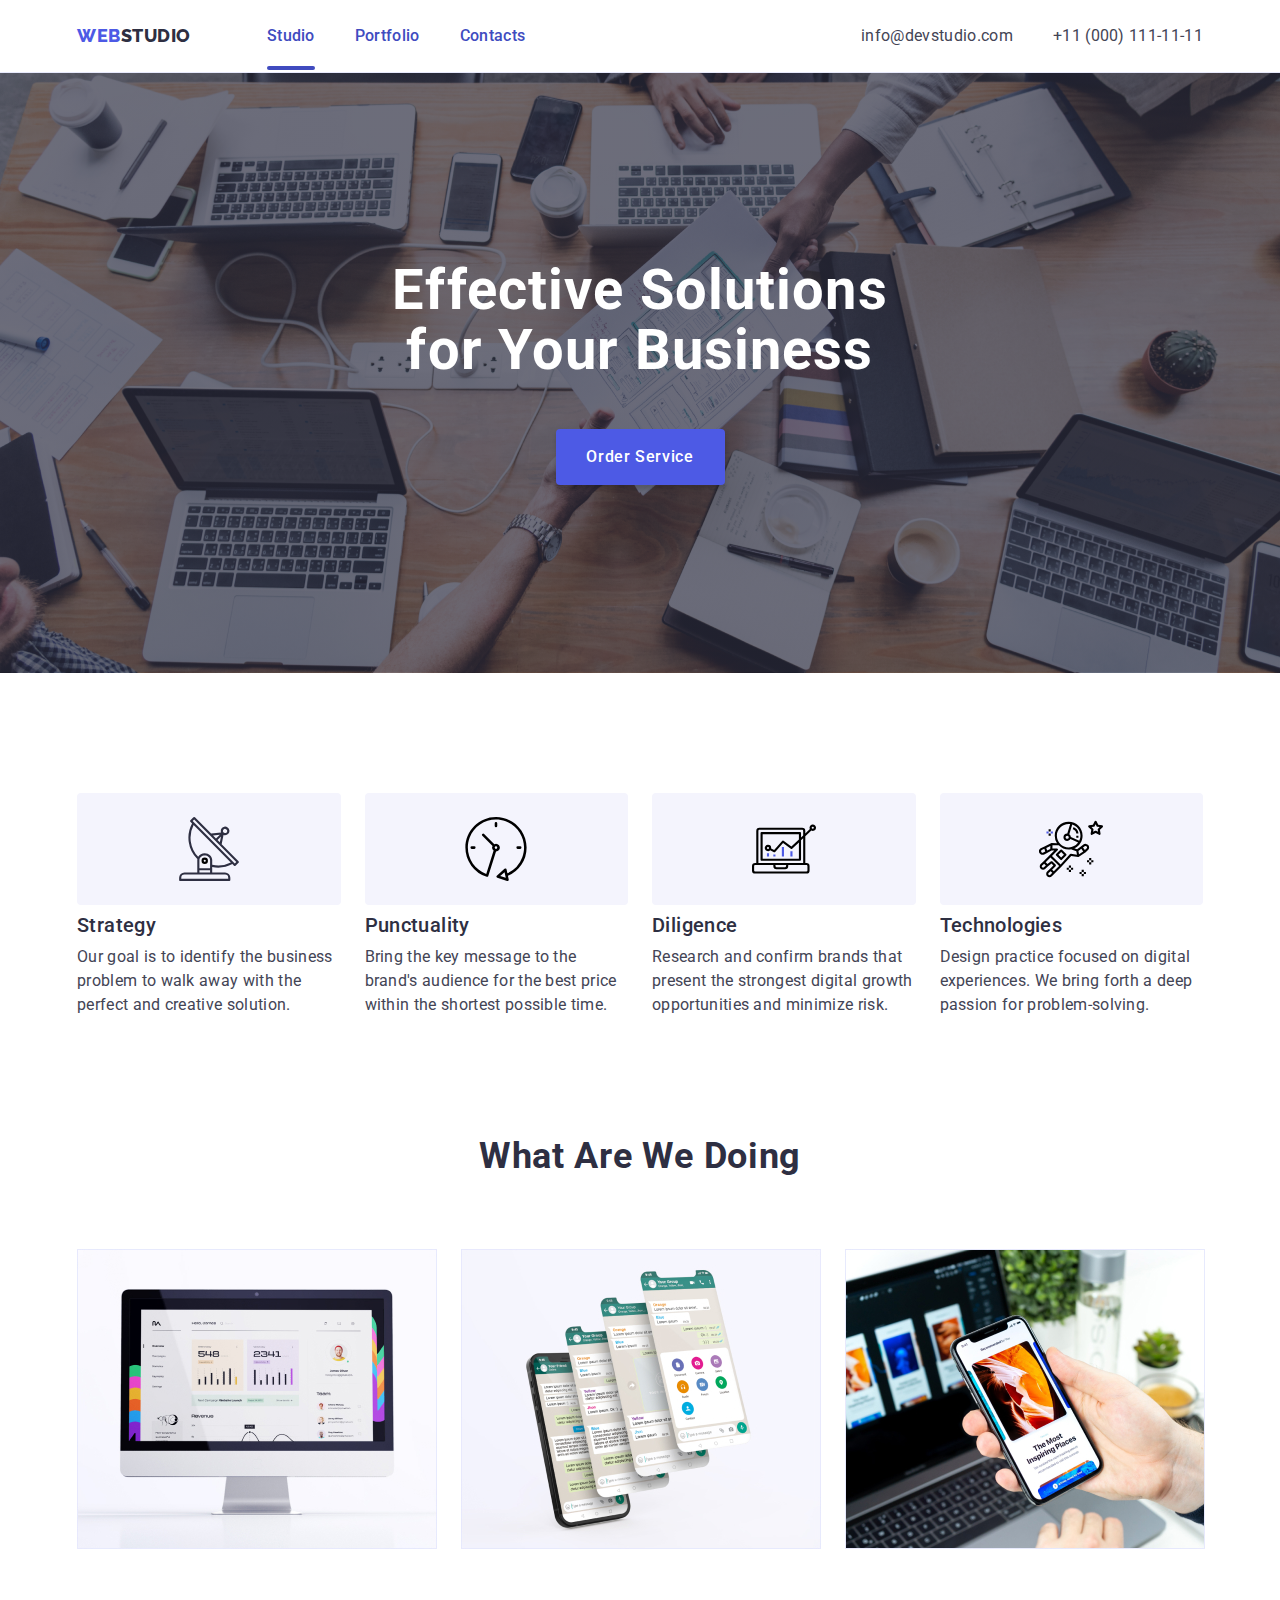
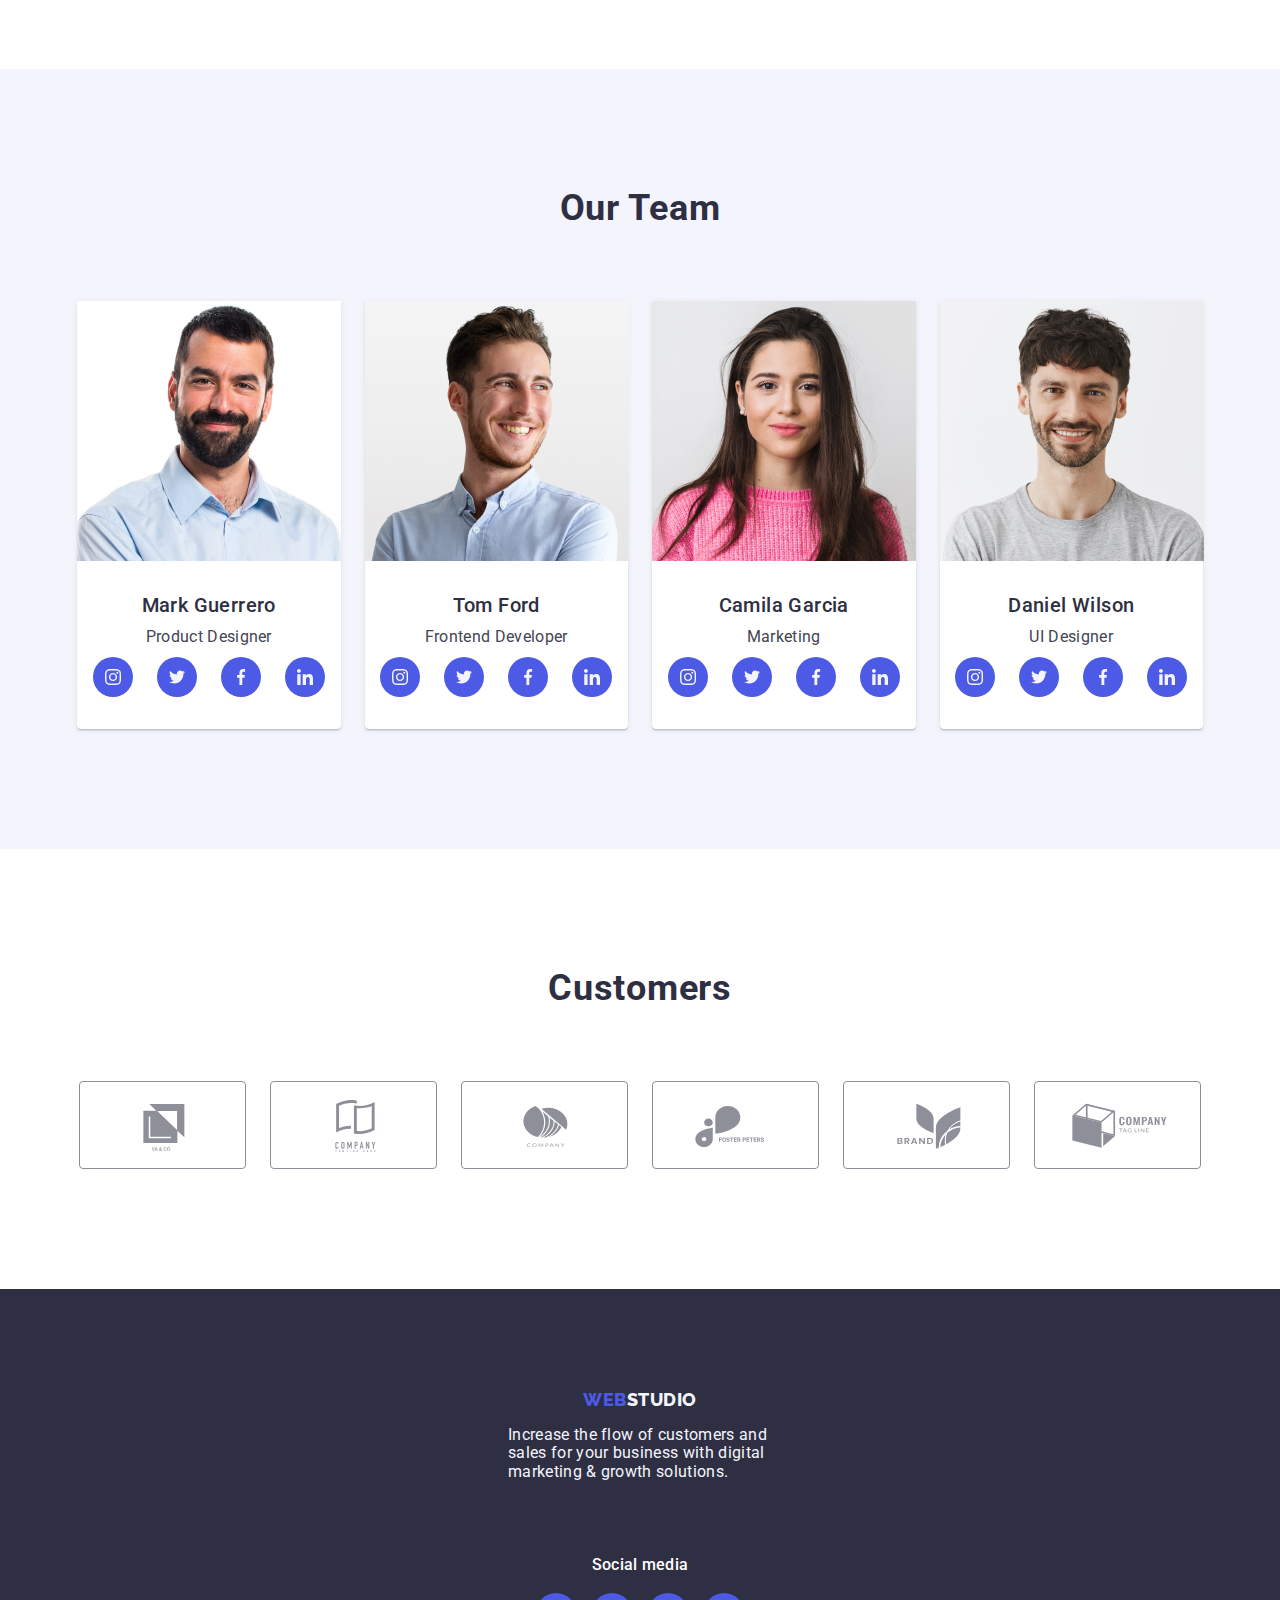
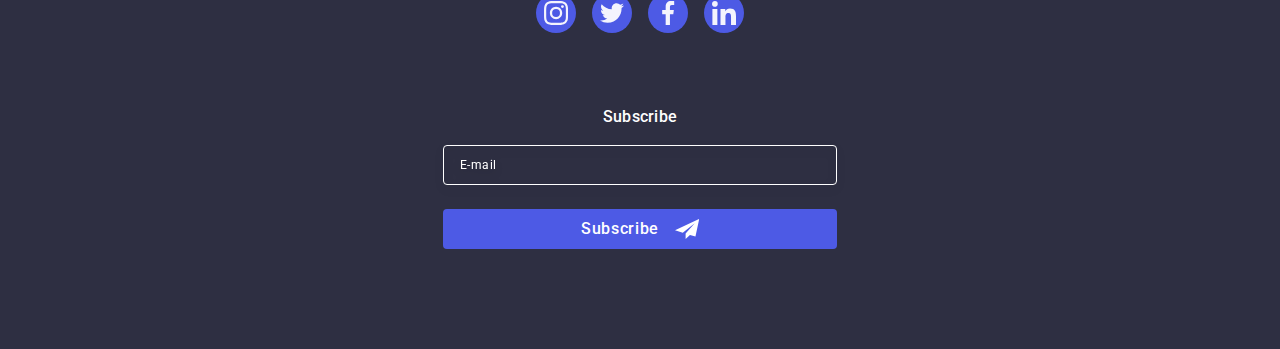
==== commit 1836205a: "123" ====
--- a/index.html
+++ b/index.html
@@ -480,7 +480,6 @@
           </ul>
         </div>
       </section>
-              <!-- 
       <section class="section-main-customers">
         <div class="container">
           <h2 class="main-title-customers">Customers</h2>
@@ -611,7 +610,6 @@
         </div>
       </div>
     </footer>
-    -->
     <div class="background is-hidden" data-modal>
       <div class="modal">
         <button type="button" class="modal-closed-btn" data-modal-close>
--- a/css/styles.css
+++ b/css/styles.css
@@ -30,139 +30,607 @@
   .header-address {
     display: none;
   }
+
+  @media (min-device-pixel-ratio: 2),
+    (min-resolution: 192dpi),
+    (min-resolution: 2dppx) {
+    .section-main-busines {
+      background-image: linear-gradient(
+          rgba(46, 47, 66, 0.7),
+          rgba(46, 47, 66, 0.7)
+        ),
+        url(../images/mobile_bg/zxcz@2x.jpg);
+    }
+  }
+}
+.page-header-container {
+  display: flex;
+  justify-content: space-between;
+}
+.page-logo-header {
+  font-family: var(--secondary-font-family-family);
+  font-weight: 800;
+  font-size: 18px;
+  line-height: 1.17;
+  letter-spacing: 0.03em;
+  text-transform: uppercase;
+
+  color: var(--secondary-main-text-color-blue);
+  margin-right: 76px;
+}
+.studio-logo {
+  color: var(--main-text-color);
+}
+.modal-open-btn-header {
+  border: none;
+  background-color: transparent;
+  padding: 0;
+}
+.main-header {
+  padding-bottom: 24px;
+  padding-top: 26px;
+  border-bottom: 1px solid #e7e9fc;
+  box-shadow: 0px 2px 1px rgba(46, 47, 66, 0.08),
+    0px 1px 1px rgba(46, 47, 66, 0.16), 0px 1px 6px rgba(46, 47, 66, 0.08);
+}
+.mobile-menu {
+  position: fixed;
+  top: 0;
+  left: 0;
+  width: 100%;
+  height: 100%;
+  background: #ffffff;
+  box-shadow: 0px 2px 1px rgba(46, 47, 66, 0.08),
+    0px 1px 1px rgba(46, 47, 66, 0.16), 0px 1px 6px rgba(46, 47, 66, 0.08);
+  opacity: 0;
+  visibility: hidden;
+  pointer-events: none;
+}
+.mobile-menu.is-open {
+  opacity: 1;
+  visibility: visible;
+  pointer-events: all;
+}
+.mobile-menu-closed-btn {
+  border-radius: 50%;
+  border: 1px solid #2e2f42;
+  display: flex;
+  justify-content: center;
+  align-items: center;
+  width: 24px;
+  height: 24px;
+  padding: 0px;
+  position: absolute;
+  top: 24px;
+  right: 24px;
+}
+.mobile-menu-container {
+  padding-top: 80px;
+  position: relative;
+}
+.nav-mobile-menu-item {
+  font-weight: 700;
+  font-size: 36px;
+  line-height: 1.11;
+
+  letter-spacing: 0.02em;
+}
+.nav-mobile-menu-link {
+  color: var(--main-text-color);
+  cursor: grab;
+}
+.menu-item {
+  margin-bottom: 40px;
+}
+.menu-item-two {
+  margin-bottom: 284px;
+}
+.mobile-menu-addres-item-one {
+  font-weight: 700;
+  font-size: 36px;
+  line-height: 40px;
+
+  letter-spacing: 0.02em;
+  margin-bottom: 40px;
+}
+.menu-link-addres-item-one {
+  color: var(--secondary-main-text-color-blue);
+}
+.mobile-menu-addres-item-two {
+  font-weight: 500;
+  font-size: 20px;
+  line-height: 24px;
+
+  letter-spacing: 0.02em;
+}
+.menu-link-addres-item-two {
+  color: var(--secondary-main-text-color-dark);
+}
+.mobile-list-icon {
+  display: flex;
+  gap: 56px;
+}
+.mobile-list-icon-item {
+  width: 40px;
+  height: 40px;
+}
+.mobile-list-icon-link {
+  display: flex;
+  justify-content: center;
+  align-items: center;
+  width: 100%;
+  height: 100%;
+  background-color: var(--secondary-main-text-color-blue);
+  border-radius: 50%;
+  transition: background-color var(--transition-duration-and-fanc);
+}
+.mobile-list-icon-link:hover,
+.mobile-list-icon-link:focus {
+  background-color: var(--hover-text-color);
+}
+.mobile-list-icon-svg {
+  fill: #f4f4fd;
+}
+.mobile-menu-address {
+  margin-bottom: 48px;
+}
+.current-two {
+  color: var(--hover-text-color);
+}
+/*Busisnes*/
+.title-busines {
+  font-family: var(--main-font-family);
+  font-weight: 700;
+  font-size: 56px;
+  line-height: 1.07;
+  text-align: center;
+  letter-spacing: 0.02em;
+
+  color: #ffffff;
+  max-width: 496px;
+  margin: 0 auto;
+}
+.modal-open-button {
+  font-family: var(--main-font-family);
+  font-weight: 500;
+  font-size: 16px;
+  line-height: 1.5;
+  align-items: center;
+  letter-spacing: 0.04em;
+  color: #ffffff;
+  background: var(--secondary-main-text-color-blue);
+  box-shadow: 0px 4px 4px rgba(0, 0, 0, 0.15);
+  border-radius: 4px;
+  display: block;
+  min-width: 169px;
+  height: 56px;
+  border: none;
+  margin: 48px auto 0 auto;
+  transition: background-color var(--transition-duration-and-fanc);
+}
+.modal-open-button:hover,
+.modal-open-button:focus {
+  background-color: var(--hover-text-color);
+}
+.section-main-busines {
+  background-color: var(--main-text-color);
+  padding: 188px 0;
+  background-image: linear-gradient(
+      rgba(46, 47, 66, 0.7),
+      rgba(46, 47, 66, 0.7)
+    ),
+    url(../images/mobile_bg/asdasd.jpg);
+  background-size: cover;
+  max-width: 767px;
+  background-repeat: no-repeat;
+  background-position: center;
+  margin-left: auto;
+  margin-right: auto;
+}
+/*advantages*/
+.section-main-advantages {
+  padding: 96px 0;
+}
+.main-list-title {
+  font-weight: 700;
+  font-size: 36px;
+  line-height: 1.11;
+
+  letter-spacing: 0.02em;
+
+  color: var(--main-text-color);
+  margin-bottom: 8px;
+}
+.subtitle-main {
+  font-weight: 500;
+  font-size: 16px;
+  line-height: 1.5;
+  letter-spacing: 0.02em;
+
+  color: #434455;
+  width: 396px;
+
+  letter-spacing: 0.02em;
+
+  color: var(--secondary-main-text-color-dark);
+}
+.hidden-list {
+  font-family: var(--main-font-family);
+  font-weight: 700;
+  font-size: 36px;
+  line-height: 1, 33;
+  text-align: center;
+  letter-spacing: 0.02em;
+  text-transform: capitalize;
+  color: var(--secondary-main-text-color-blue);
+}
+.main-list {
+  display: flex;
+  flex-direction: column;
+  gap: 72px;
+}
+.main-list-item {
+  width: calc((100% - 72px) / 4);
+}
+/*Team*/
+.main-section-team {
+  background-color: #f4f4fd;
+  padding: 120px 0;
+}
+.main-title {
+  font-family: var(--main-font-family);
+  font-weight: 700;
+  font-size: 36px;
+  line-height: 1.11;
+  text-align: center;
+  letter-spacing: 0.02em;
+  text-transform: capitalize;
+  color: var(--main-text-color);
+  margin-bottom: 72px;
+}
+.team-list {
+  display: flex;
+  flex-direction: column;
+  row-gap: 72px;
+  align-items: center;
+}
+.team-list-item {
+  background-color: #ffffff;
+  width: 264px;
+  border-radius: 0px 0px 4px 4px;
+  box-shadow: 0px 1px 6px rgba(46, 47, 66, 0.08),
+    0px 1px 1px rgba(46, 47, 66, 0.16), 0px 2px 1px rgba(46, 47, 66, 0.08);
+}
+.team-container {
+  padding: 32px 0;
+}
+.team-list-workers {
+  font-family: var(--main-font-family);
+  font-weight: 500;
+  font-size: 20px;
+  line-height: 1.2;
+  text-align: center;
+  letter-spacing: 0.02em;
+
+  color: var(--main-text-color);
+  margin-bottom: 8px;
+}
+.team-list-profession {
+  font-family: var(--main-font-family);
+  font-weight: 400;
+  font-size: 16px;
+  line-height: 1.5;
+  text-align: center;
+  letter-spacing: 0.02em;
+
+  color: var(--secondary-main-text-color-dark);
+  margin-bottom: 8px;
+}
+.icon-team {
+  display: flex;
+  justify-content: center;
+  align-items: center;
+  gap: 24px;
+}
+.icon-team-item {
+  width: 40px;
+  height: 40px;
+}
+.team-link-icon {
+  display: flex;
+  justify-content: center;
+  align-items: center;
+  width: 100%;
+  height: 100%;
+  background-color: var(--secondary-main-text-color-blue);
+  border-radius: 50%;
+  transition: background-color var(--transition-duration-and-fanc);
+}
+.team-link-icon:hover,
+.team-link-icon:focus {
+  background-color: var(--hover-text-color);
+}
+.team-icon-svg {
+  fill: #f4f4fd;
+}
+/*Customers*/
+.section-main-customers {
+  padding-top: 120px;
+  padding-bottom: 120px;
+}
+.main-title-customers {
+  font-family: var(--main-font-family);
+  font-weight: 700;
+  font-size: 36px;
+  line-height: 1.11;
+  text-align: center;
+  letter-spacing: 0.02em;
+  text-transform: capitalize;
+  color: var(--main-text-color);
+  margin-bottom: 72px;
+}
+.main-list-customers {
+  display: flex;
+  justify-content: center;
+  align-items: center;
+  column-gap: 14px;
+  row-gap: 72px;
+  flex-wrap: wrap;
+}
+.main-link-customers {
+  border: 1px solid #8e8f99;
+  border-radius: 4px;
+  height: 100%;
+  width: 100%;
+  display: flex;
+  justify-content: center;
+  align-items: center;
+  color: #8e8f99;
+  transition: border-color var(--transition-duration-and-fanc),
+    color var(--transition-duration-and-fanc);
+}
+.main-list-customers-item {
+  height: 88px;
+  width: 191px;
+}
+.main-link-customers:hover,
+.main-link-customers:focus {
+  border-color: var(--hover-text-color);
+  color: var(--hover-text-color);
+}
+.customers-icon {
+  fill: currentColor;
+}
+/*Footer*/
+.page-footer {
+  background-color: var(--main-text-color);
+  padding: 100px 0;
+  display: flex;
+  align-items: center;
+  justify-content: center;
+}
+.footer-section-container {
+  display: flex;
+  align-items: center;
+  flex-direction: column;
+  margin-left: auto;
+  margin-right: auto;
+}
+.page-logo-footer {
+  font-family: var(--secondary-font-family-family);
+  font-weight: 800;
+  font-size: 18px;
+  line-height: 1.17;
+  letter-spacing: 0.03em;
+  text-transform: uppercase;
+
+  color: var(--secondary-main-text-color-blue);
+  display: flex;
+  justify-content: center;
+  margin-bottom: 16px;
+}
+.studio-logo-footer {
+  color: #f4f4fd;
+}
+.footer-text {
+  font-family: var(--main-font-family);
+  font-weight: 400;
+  font-size: 16px;
+  line-height: 1, 33;
+  letter-spacing: 0.02em;
+
+  color: #f4f4fd;
+  max-width: 264px;
+}
+.footer-link-icon {
+  display: flex;
+  justify-content: center;
+  align-items: center;
+  width: 100%;
+  height: 100%;
+  background-color: var(--secondary-main-text-color-blue);
+  border-radius: 50%;
+  transition: background-color var(--transition-duration-and-fanc);
+}
+.footer-icon-svg {
+  fill: #f4f4fd;
+}
+.footer-link-icon:hover,
+.footer-link-icon:focus {
+  background-color: #31d0aa;
+}
+.foter-main-div-list {
+  font-weight: 500;
+  font-size: 16px;
+  line-height: 1.5;
+  letter-spacing: 0.02em;
+
+  color: #ffffff;
+  margin-bottom: 16px;
+  display: flex;
+  justify-content: center;
+}
+.foter-main-div-list {
+  font-weight: 500;
+  font-size: 16px;
+  line-height: 1.5;
+  letter-spacing: 0.02em;
+
+  color: #ffffff;
+  margin-bottom: 16px;
+}
+.footer-form {
+  display: flex;
+  flex-direction: column;
+  gap: 24px;
+}
+.footer-form-input {
+  background-color: transparent;
+  height: 40px;
+  width: 394px;
+  border: 1px solid #ffffff;
+  filter: drop-shadow(0px 4px 4px rgba(0, 0, 0, 0.15));
+  border-radius: 4px;
+  font-weight: 400;
+  font-size: 12px;
+  line-height: 1.5;
+  letter-spacing: 0.04em;
+  padding-left: 16px;
+  color: #ffffff;
+}
+.footer-form-input::placeholder {
+  color: #ffffff;
+}
+.social-media-list {
+  font-family: var(--main-font-family);
+  font-style: normal;
+  font-weight: 500;
+  font-size: 16px;
+  line-height: 24px;
+
+  letter-spacing: 0.02em;
+
+  color: #ffffff;
+  margin-bottom: 16px;
+  margin-top: 72px;
+  display: flex;
+  justify-content: center;
+}
+.icon-footer-item {
+  width: 40px;
+  height: 40px;
+}
+.icon-footer {
+  display: flex;
+  justify-content: center;
+  align-items: center;
+  gap: 16px;
+  margin-bottom: 72px;
+}
+.footer-subscribe-btn {
+  background: #4d5ae5;
+  border-radius: 4px;
+  display: flex;
+  flex-direction: row;
+  justify-content: center;
+  align-items: center;
+  padding: 8px 24px;
+  font-weight: 500;
+  font-size: 16px;
+  line-height: 24px;
+  letter-spacing: 0.04em;
+  min-width: 165px;
+
+  color: #ffffff;
+  border: none;
+}
+.footer-subscribe-btn-svg {
+  margin-left: 16px;
+}
+@media screen and (min-width: 768px) {
+  .section-project {
+    display: none;
+  }
+  .main-icon {
+    display: none;
+  }
+  .mobile-menu {
+    display: none;
+  }
+  .modal-open-btn-header {
+    display: none;
+  }
+  .nav-list-link {
+    position: relative;
+    font-family: var(--main-font-family);
+    font-weight: 500;
+    font-size: 16px;
+    line-height: 1.5;
+    letter-spacing: 0.02em;
+    color: var(--hover-text-color);
+    padding-top: 24px;
+    padding-bottom: 24px;
+    transition: color var(--transition-duration-and-fanc);
+  }
+  .contacts-link {
+    font-family: var(--main-font-family);
+    font-weight: 400;
+    font-size: 12px;
+    line-height: 1.16;
+
+    letter-spacing: 0.02em;
+
+    color: var(--secondary-main-text-color-dark);
+    transition: color var(--transition-duration-and-fanc);
+  }
+  .header-address {
+    font-style: normal;
+  }
+  .contacts-link:hover,
+  .contacts-link:focus {
+    color: var(--hover-text-color);
+  }
+  .main-header {
+    display: flex;
+    align-items: center;
+    border-bottom: 1px solid #e7e9fc;
+    padding-top: 24px;
+    padding-bottom: 24px;
+  }
+  .main-nav {
+    display: flex;
+    align-items: center;
+  }
+  .nav-list {
+    display: flex;
+    align-items: center;
+    gap: 40px;
+  }
+  .contact-list {
+  }
   .page-header-container {
     display: flex;
+    align-items: center;
     justify-content: space-between;
-  }
-  .page-logo-header {
-    font-family: var(--secondary-font-family-family);
-    font-weight: 800;
-    font-size: 18px;
-    line-height: 1.17;
-    letter-spacing: 0.03em;
-    text-transform: uppercase;
-
-    color: var(--secondary-main-text-color-blue);
-    margin-right: 76px;
-  }
-  .studio-logo {
-    color: var(--main-text-color);
-  }
-  .modal-open-btn-header {
-    border: none;
-    background-color: transparent;
-    padding: 0;
+    margin: 0;
   }
   .main-header {
-    padding-bottom: 24px;
-    padding-top: 26px;
-    border-bottom: 1px solid #e7e9fc;
     box-shadow: 0px 2px 1px rgba(46, 47, 66, 0.08),
       0px 1px 1px rgba(46, 47, 66, 0.16), 0px 1px 6px rgba(46, 47, 66, 0.08);
   }
-  .mobile-menu {
-    position: fixed;
-    top: 0;
+  .current::after {
+    display: block;
+    content: "";
+    position: absolute;
     left: 0;
+    bottom: -1px;
     width: 100%;
-    height: 100%;
-    background: #ffffff;
-    box-shadow: 0px 2px 1px rgba(46, 47, 66, 0.08),
-      0px 1px 1px rgba(46, 47, 66, 0.16), 0px 1px 6px rgba(46, 47, 66, 0.08);
-    opacity: 0;
-    visibility: hidden;
-    pointer-events: none;
-  }
-  .mobile-menu.is-open {
-    opacity: 1;
-    visibility: visible;
-    pointer-events: all;
-  }
-  .mobile-menu-closed-btn {
-    border-radius: 50%;
-    border: 1px solid #2e2f42;
-    display: flex;
-    justify-content: center;
-    align-items: center;
-    width: 24px;
-    height: 24px;
-    padding: 0px;
-    position: absolute;
-    top: 24px;
-    right: 24px;
-  }
-  .mobile-menu-container {
-    padding-top: 80px;
-    position: relative;
-  }
-  .nav-mobile-menu-item {
-    font-weight: 700;
-    font-size: 36px;
-    line-height: 1.11;
-
-    letter-spacing: 0.02em;
-  }
-  .nav-mobile-menu-link {
-    color: var(--main-text-color);
-    cursor: grab;
-  }
-  .menu-item {
-    margin-bottom: 40px;
-  }
-  .menu-item-two {
-    margin-bottom: 284px;
-  }
-  .mobile-menu-addres-item-one {
-    font-weight: 700;
-    font-size: 36px;
-    line-height: 40px;
-
-    letter-spacing: 0.02em;
-    margin-bottom: 40px;
-  }
-  .menu-link-addres-item-one {
-    color: var(--secondary-main-text-color-blue);
-  }
-  .mobile-menu-addres-item-two {
-    font-weight: 500;
-    font-size: 20px;
-    line-height: 24px;
-
-    letter-spacing: 0.02em;
-  }
-  .menu-link-addres-item-two {
-    color: var(--secondary-main-text-color-dark);
-  }
-  .mobile-list-icon {
-    display: flex;
-    gap: 56px;
-  }
-  .mobile-list-icon-item {
-    width: 40px;
-    height: 40px;
-  }
-  .mobile-list-icon-link {
-    display: flex;
-    justify-content: center;
-    align-items: center;
-    width: 100%;
-    height: 100%;
-    background-color: var(--secondary-main-text-color-blue);
-    border-radius: 50%;
-    transition: background-color var(--transition-duration-and-fanc);
-  }
-  .mobile-list-icon-link:hover,
-  .mobile-list-icon-link:focus {
+    height: 4px;
     background-color: var(--hover-text-color);
-  }
-  .mobile-list-icon-svg {
-    fill: #f4f4fd;
-  }
-  .mobile-menu-address {
-    margin-bottom: 48px;
-  }
-  .current-two {
-    color: var(--hover-text-color);
+    border-radius: 2px;
+    margin-top: 20px;
+    transition: color var(--transition-duration-and-fanc);
+    color: #404bbf;
   }
   /*Busisnes*/
   .title-busines {
@@ -176,6 +644,21 @@
     color: #ffffff;
     max-width: 496px;
     margin: 0 auto;
+  }
+  .section-main-busines {
+    background-color: var(--main-text-color);
+    padding: 188px 0;
+    background-image: linear-gradient(
+        rgba(46, 47, 66, 0.7),
+        rgba(46, 47, 66, 0.7)
+      ),
+      url(../images/planshet.bg/Dark-bg.jpg);
+    background-size: cover;
+    max-width: 1199px;
+    background-repeat: no-repeat;
+    background-position: center;
+    margin-left: auto;
+    margin-right: auto;
   }
   .modal-open-button {
     font-family: var(--main-font-family);
@@ -199,231 +682,6 @@
   .modal-open-button:focus {
     background-color: var(--hover-text-color);
   }
-  .section-main-busines {
-    background-color: var(--main-text-color);
-    padding: 188px 0;
-    background-image: linear-gradient(
-        rgba(46, 47, 66, 0.7),
-        rgba(46, 47, 66, 0.7)
-      ),
-      url(../images/mobile_bg/asdasd.jpg);
-    background-size: cover;
-    max-width: 767px;
-    background-repeat: no-repeat;
-    background-position: center;
-    margin-left: auto;
-    margin-right: auto;
-  }
-  @media (min-device-pixel-ratio: 2),
-    (min-resolution: 192dpi),
-    (min-resolution: 2dppx) {
-    .section-main-busines {
-      background-image: linear-gradient(
-          rgba(46, 47, 66, 0.7),
-          rgba(46, 47, 66, 0.7)
-        ),
-        url(../images/mobile_bg/zxcz@2x.jpg);
-    }
-  }
-  /*advantages*/
-  .section-main-advantages {
-    padding: 96px 0;
-  }
-  .main-list-title {
-    font-weight: 700;
-    font-size: 36px;
-    line-height: 1.11;
-
-    letter-spacing: 0.02em;
-
-    color: var(--main-text-color);
-    margin-bottom: 8px;
-  }
-  .subtitle-main {
-    font-weight: 500;
-    font-size: 16px;
-    line-height: 1.5;
-    letter-spacing: 0.02em;
-
-    color: #434455;
-    width: 396px;
-
-    letter-spacing: 0.02em;
-
-    color: var(--secondary-main-text-color-dark);
-  }
-  .hidden-list {
-    font-family: var(--main-font-family);
-    font-weight: 700;
-    font-size: 36px;
-    line-height: 1, 33;
-    text-align: center;
-    letter-spacing: 0.02em;
-    text-transform: capitalize;
-    color: var(--secondary-main-text-color-blue);
-  }
-  .main-list {
-    display: flex;
-    flex-direction: column;
-    gap: 72px;
-  }
-  .main-list-item {
-    width: calc((100% - 72px) / 4);
-  }
-}
-@media screen and (min-width: 768px) {
-  .section-project {
-    display: none;
-  }
-  .main-icon {
-    display: none;
-  }
-  .mobile-menu {
-    display: none;
-  }
-  .modal-open-btn-header {
-    display: none;
-  }
-  .page-logo-header {
-    font-family: var(--secondary-font-family-family);
-    font-weight: 800;
-    font-size: 18px;
-    line-height: 1.17;
-    letter-spacing: 0.03em;
-    text-transform: uppercase;
-
-    color: var(--secondary-main-text-color-blue);
-    margin-right: 120px;
-  }
-  .nav-list-link:hover,
-  .nav-list-link:focus {
-    color: var(--hover-text-color);
-  }
-  .studio-logo {
-    color: var(--main-text-color);
-  }
-  .nav-list-link {
-    position: relative;
-    font-family: var(--main-font-family);
-    font-weight: 500;
-    font-size: 16px;
-    line-height: 1.5;
-    letter-spacing: 0.02em;
-    color: var(--hover-text-color);
-    padding-top: 24px;
-    padding-bottom: 24px;
-    transition: color var(--transition-duration-and-fanc);
-  }
-  .contacts-link {
-    font-family: var(--main-font-family);
-    font-weight: 400;
-    font-size: 12px;
-    line-height: 1.16;
-
-    letter-spacing: 0.02em;
-
-    color: var(--secondary-main-text-color-dark);
-    transition: color var(--transition-duration-and-fanc);
-  }
-  .header-address {
-    font-style: normal;
-  }
-  .contacts-link:hover,
-  .contacts-link:focus {
-    color: var(--hover-text-color);
-  }
-  .main-header {
-    display: flex;
-    align-items: center;
-    border-bottom: 1px solid #e7e9fc;
-    padding-top: 24px;
-    padding-bottom: 24px;
-  }
-  .main-nav {
-    display: flex;
-    align-items: center;
-  }
-  .nav-list {
-    display: flex;
-    align-items: center;
-    gap: 40px;
-  }
-  .contact-list {
-  }
-  .page-header-container {
-    display: flex;
-    align-items: center;
-    justify-content: space-between;
-    margin: 0;
-  }
-  .main-header {
-    box-shadow: 0px 2px 1px rgba(46, 47, 66, 0.08),
-      0px 1px 1px rgba(46, 47, 66, 0.16), 0px 1px 6px rgba(46, 47, 66, 0.08);
-  }
-  .current::after {
-    display: block;
-    content: "";
-    position: absolute;
-    left: 0;
-    bottom: -1px;
-    width: 100%;
-    height: 4px;
-    background-color: var(--hover-text-color);
-    border-radius: 2px;
-    margin-top: 20px;
-    transition: color var(--transition-duration-and-fanc);
-    color: #404bbf;
-  }
-  /*Busisnes*/
-  .title-busines {
-    font-family: var(--main-font-family);
-    font-weight: 700;
-    font-size: 56px;
-    line-height: 1.07;
-    text-align: center;
-    letter-spacing: 0.02em;
-
-    color: #ffffff;
-    max-width: 496px;
-    margin: 0 auto;
-  }
-  .section-main-busines {
-    background-color: var(--main-text-color);
-    padding: 188px 0;
-    background-image: linear-gradient(
-        rgba(46, 47, 66, 0.7),
-        rgba(46, 47, 66, 0.7)
-      ),
-      url(../images/planshet.bg/Dark-bg.jpg);
-    background-size: cover;
-    max-width: 1199px;
-    background-repeat: no-repeat;
-    background-position: center;
-    margin-left: auto;
-    margin-right: auto;
-  }
-  .modal-open-button {
-    font-family: var(--main-font-family);
-    font-weight: 500;
-    font-size: 16px;
-    line-height: 1.5;
-    align-items: center;
-    letter-spacing: 0.04em;
-    color: #ffffff;
-    background: var(--secondary-main-text-color-blue);
-    box-shadow: 0px 4px 4px rgba(0, 0, 0, 0.15);
-    border-radius: 4px;
-    display: block;
-    min-width: 169px;
-    height: 56px;
-    border: none;
-    margin: 48px auto 0 auto;
-    transition: background-color var(--transition-duration-and-fanc);
-  }
-  .modal-open-button:hover,
-  .modal-open-button:focus {
-    background-color: var(--hover-text-color);
-  }
   @media (min-device-pixel-ratio: 2),
     (min-resolution: 192dpi),
     (min-resolution: 2dppx) {
@@ -439,28 +697,7 @@
   .section-main-advantages {
     padding: 96px 0;
   }
-  .main-list-title {
-    font-weight: 700;
-    font-size: 36px;
-    line-height: 1.11;
-
-    letter-spacing: 0.02em;
-
-    color: var(--main-text-color);
-    margin-bottom: 8px;
-  }
   .subtitle-main {
-    font-weight: 500;
-    font-size: 16px;
-    line-height: 1.5;
-
-    letter-spacing: 0.02em;
-
-    color: #434455;
-
-    letter-spacing: 0.02em;
-
-    color: var(--secondary-main-text-color-dark);
     width: 356px;
   }
   .hidden-list {
@@ -474,10 +711,8 @@
     color: var(--secondary-main-text-color-blue);
   }
   .main-list {
-    display: flex;
     flex-wrap: wrap;
     flex-direction: row;
-    justify-content: center;
     row-gap: 72px;
     column-gap: 24px;
   }
@@ -485,8 +720,28 @@
     width: calc((100% - 72px) / 4);
     width: auto;
   }
-}
-
+  /*Team*/
+  .team-list {
+    flex-direction: row;
+    row-gap: 64px;
+    flex-wrap: wrap;
+    column-gap: 24px;
+    justify-content: center;
+  }
+  .team-link-icon:hover,
+  .team-link-icon:focus {
+    background-color: var(--hover-text-color);
+  }
+  /*Customers*/
+  .main-list-customers {
+    column-gap: 24px;
+  }
+  .main-list-customers-item {
+    height: 88px;
+    width: 167px;
+  }
+  /*Footer*/
+}
 @media screen and (min-width: 1200px) {
   .section-project {
     display: block;
@@ -501,36 +756,6 @@
     display: block;
   }
   /*Header*/
-  .page-logo-header {
-    font-family: var(--secondary-font-family-family);
-    font-weight: 800;
-    font-size: 18px;
-    line-height: 1.17;
-    letter-spacing: 0.03em;
-    text-transform: uppercase;
-
-    color: var(--secondary-main-text-color-blue);
-    margin-right: 76px;
-  }
-  .nav-list-link:hover,
-  .nav-list-link:focus {
-    color: var(--hover-text-color);
-  }
-  .studio-logo {
-    color: var(--main-text-color);
-  }
-  .nav-list-link {
-    position: relative;
-    font-family: var(--main-font-family);
-    font-weight: 500;
-    font-size: 16px;
-    line-height: 1.5;
-    letter-spacing: 0.02em;
-    color: var(--hover-text-color);
-    padding-top: 24px;
-    padding-bottom: 24px;
-    transition: color var(--transition-duration-and-fanc);
-  }
   .contacts-link {
     font-family: var(--main-font-family);
     font-weight: 400;
@@ -542,29 +767,6 @@
     color: var(--secondary-main-text-color-dark);
     transition: color var(--transition-duration-and-fanc);
   }
-  .header-address {
-    font-style: normal;
-  }
-  .contacts-link:hover,
-  .contacts-link:focus {
-    color: var(--hover-text-color);
-  }
-  .main-header {
-    display: flex;
-    align-items: center;
-    border-bottom: 1px solid #e7e9fc;
-    padding-top: 24px;
-    padding-bottom: 24px;
-  }
-  .main-nav {
-    display: flex;
-    align-items: center;
-  }
-  .nav-list {
-    display: flex;
-    align-items: center;
-    gap: 40px;
-  }
   .contact-list {
     display: flex;
     gap: 40px;
@@ -573,24 +775,6 @@
     display: flex;
     align-items: center;
     justify-content: space-between;
-  }
-  .main-header {
-    box-shadow: 0px 2px 1px rgba(46, 47, 66, 0.08),
-      0px 1px 1px rgba(46, 47, 66, 0.16), 0px 1px 6px rgba(46, 47, 66, 0.08);
-  }
-  .current::after {
-    display: block;
-    content: "";
-    position: absolute;
-    left: 0;
-    bottom: -1px;
-    width: 100%;
-    height: 4px;
-    background-color: var(--hover-text-color);
-    border-radius: 2px;
-    margin-top: 20px;
-    transition: color var(--transition-duration-and-fanc);
-    color: #404bbf;
   }
   /*Busisnes*/
   .title-busines {
@@ -621,28 +805,6 @@
     margin-left: auto;
     margin-right: auto;
   }
-  .modal-open-button {
-    font-family: var(--main-font-family);
-    font-weight: 500;
-    font-size: 16px;
-    line-height: 1.5;
-    align-items: center;
-    letter-spacing: 0.04em;
-    color: #ffffff;
-    background: var(--secondary-main-text-color-blue);
-    box-shadow: 0px 4px 4px rgba(0, 0, 0, 0.15);
-    border-radius: 4px;
-    display: block;
-    min-width: 169px;
-    height: 56px;
-    border: none;
-    margin: 48px auto 0 auto;
-    transition: background-color var(--transition-duration-and-fanc);
-  }
-  .modal-open-button:hover,
-  .modal-open-button:focus {
-    background-color: var(--hover-text-color);
-  }
   @media (min-device-pixel-ratio: 2),
     (min-resolution: 192dpi),
     (min-resolution: 2dppx) {
@@ -718,37 +880,11 @@
   .section-project {
     padding-bottom: 120px;
   }
-  .main-title {
-    font-family: var(--main-font-family);
-    font-weight: 700;
-    font-size: 36px;
-    line-height: 1.11;
-    text-align: center;
-    letter-spacing: 0.02em;
-    text-transform: capitalize;
-    color: var(--main-text-color);
-    margin-bottom: 72px;
-  }
   .project-list {
     display: flex;
     gap: 24px;
   }
   /*Team*/
-  .main-section-team {
-    background-color: #f4f4fd;
-    padding: 120px 0;
-  }
-  .main-title {
-    font-family: var(--main-font-family);
-    font-weight: 700;
-    font-size: 36px;
-    line-height: 1.11;
-    text-align: center;
-    letter-spacing: 0.02em;
-    text-transform: capitalize;
-    color: var(--main-text-color);
-    margin-bottom: 72px;
-  }
   .team-list {
     display: flex;
     gap: 24px;
@@ -760,57 +896,9 @@
     box-shadow: 0px 1px 6px rgba(46, 47, 66, 0.08),
       0px 1px 1px rgba(46, 47, 66, 0.16), 0px 2px 1px rgba(46, 47, 66, 0.08);
   }
-  .team-container {
-    padding: 32px 0;
-  }
-  .team-list-workers {
-    font-family: var(--main-font-family);
-    font-weight: 500;
-    font-size: 20px;
-    line-height: 1.2;
-    text-align: center;
-    letter-spacing: 0.02em;
-
-    color: var(--main-text-color);
-    margin-bottom: 8px;
-  }
-  .team-list-profession {
-    font-family: var(--main-font-family);
-    font-weight: 400;
-    font-size: 16px;
-    line-height: 1.5;
-    text-align: center;
-    letter-spacing: 0.02em;
-
-    color: var(--secondary-main-text-color-dark);
-    margin-bottom: 8px;
-  }
-  .icon-team {
-    display: flex;
-    justify-content: center;
-    align-items: center;
-    gap: 24px;
-  }
-  .icon-team-item {
-    width: 40px;
-    height: 40px;
-  }
-  .team-link-icon {
-    display: flex;
-    justify-content: center;
-    align-items: center;
-    width: 100%;
-    height: 100%;
-    background-color: var(--secondary-main-text-color-blue);
-    border-radius: 50%;
-    transition: background-color var(--transition-duration-and-fanc);
-  }
-  .team-link-icon:hover,
-  .team-link-icon:focus {
-    background-color: var(--hover-text-color);
-  }
-  .team-icon-svg {
-    fill: #f4f4fd;
+  .main-list-customers-item {
+    height: 88px;
+    width: 167px;
   }
 }
 /*Main*/
@@ -853,16 +941,6 @@
     border-color var(--transition-duration-and-fanc),
     box-shadow var(--transition-duration-and-fanc);
 }
-.footer-text {
-  font-family: var(--main-font-family);
-  font-weight: 400;
-  font-size: 16px;
-  line-height: 1, 33;
-  letter-spacing: 0.02em;
-
-  color: #f4f4fd;
-  max-width: 264px;
-}
 .modal-open-btn:hover,
 .modal-open-btn:focus {
   background: var(--hover-text-color);
@@ -899,12 +977,6 @@
   font-family: var(--main-font-family);
   background-color: #ffffff;
 }
-.page-footer {
-  background-color: var(--main-text-color);
-}
-.studio-logo-footer {
-  color: #f4f4fd;
-}
 h1,
 h2,
 h3,
@@ -925,24 +997,6 @@
 ul {
   padding: 0px;
 }
-.page-footer {
-  padding: 100px 0;
-}
-.page-logo-footer {
-  font-family: var(--secondary-font-family-family);
-  font-weight: 800;
-  font-size: 18px;
-  line-height: 1.17;
-  display: flex;
-  align-items: center;
-  letter-spacing: 0.03em;
-  text-transform: uppercase;
-
-  color: var(--secondary-main-text-color-blue);
-  margin-right: 76px;
-  display: inline-block;
-  margin-bottom: 16px;
-}
 .button-list {
   display: flex;
   justify-content: center;
@@ -966,97 +1020,6 @@
   padding: 32px 16px;
   border: 1px solid #e7e9fc;
   border-top: none;
-}
-.section-main-customers {
-  padding-top: 120px;
-  padding-bottom: 120px;
-}
-.main-link-customers {
-  border: 1px solid #8e8f99;
-  border-radius: 4px;
-  height: 100%;
-  width: 100%;
-  display: flex;
-  justify-content: center;
-  align-items: center;
-  color: #8e8f99;
-  transition: border-color var(--transition-duration-and-fanc),
-    color var(--transition-duration-and-fanc);
-}
-.main-list-customers {
-  display: flex;
-  justify-content: center;
-  align-items: center;
-  gap: 24px;
-}
-.main-title-customers {
-  font-family: var(--main-font-family);
-  font-weight: 700;
-  font-size: 36px;
-  line-height: 1.11;
-  text-align: center;
-  letter-spacing: 0.02em;
-  text-transform: capitalize;
-  color: var(--main-text-color);
-  margin-bottom: 72px;
-}
-.main-list-customers-item {
-  height: 88px;
-  width: calc((100% - 120px) / 6);
-}
-.main-link-customers:hover,
-.main-link-customers:focus {
-  border-color: var(--hover-text-color);
-  color: var(--hover-text-color);
-}
-.customers-icon {
-  fill: currentColor;
-}
-.footer-section-container {
-  display: flex;
-  align-items: baseline;
-}
-.social-media-list {
-  font-family: var(--main-font-family);
-  font-style: normal;
-  font-weight: 500;
-  font-size: 16px;
-  line-height: 24px;
-
-  letter-spacing: 0.02em;
-
-  color: #ffffff;
-  margin-bottom: 16px;
-}
-.footer-div {
-  margin-right: 120px;
-}
-.icon-footer-item {
-  width: 40px;
-  height: 40px;
-}
-.icon-footer {
-  display: flex;
-  justify-content: center;
-  align-items: center;
-  gap: 16px;
-}
-.footer-link-icon {
-  display: flex;
-  justify-content: center;
-  align-items: center;
-  width: 100%;
-  height: 100%;
-  background-color: var(--secondary-main-text-color-blue);
-  border-radius: 50%;
-  transition: background-color var(--transition-duration-and-fanc);
-}
-.footer-icon-svg {
-  fill: #f4f4fd;
-}
-.footer-link-icon:hover,
-.footer-link-icon:focus {
-  background-color: #31d0aa;
 }
 .widget-link {
   display: block;
@@ -1297,56 +1260,3 @@
   margin: 48px auto 0 auto;
   transition: background-color var(--transition-duration-and-fanc);
 }
-.foter-main-div-list {
-  font-weight: 500;
-  font-size: 16px;
-  line-height: 1.5;
-  letter-spacing: 0.02em;
-
-  color: #ffffff;
-  margin-bottom: 16px;
-}
-.footer-main-div {
-  margin-left: 80px;
-}
-.footer-form-input {
-  background-color: transparent;
-  height: 40px;
-  width: 264px;
-  border: 1px solid #ffffff;
-  filter: drop-shadow(0px 4px 4px rgba(0, 0, 0, 0.15));
-  border-radius: 4px;
-  font-weight: 400;
-  font-size: 12px;
-  line-height: 1.5;
-  letter-spacing: 0.04em;
-  padding-left: 16px;
-  color: #ffffff;
-}
-.footer-form-input::placeholder {
-  color: #ffffff;
-}
-.footer-subscribe-btn {
-  background: #4d5ae5;
-  border-radius: 4px;
-  display: flex;
-  flex-direction: row;
-  justify-content: center;
-  align-items: center;
-  padding: 8px 24px;
-  font-weight: 500;
-  font-size: 16px;
-  line-height: 24px;
-  letter-spacing: 0.04em;
-  min-width: 165px;
-
-  color: #ffffff;
-  border: none;
-}
-.footer-form {
-  display: flex;
-  gap: 24px;
-}
-.footer-subscribe-btn-svg {
-  margin-left: 16px;
-}
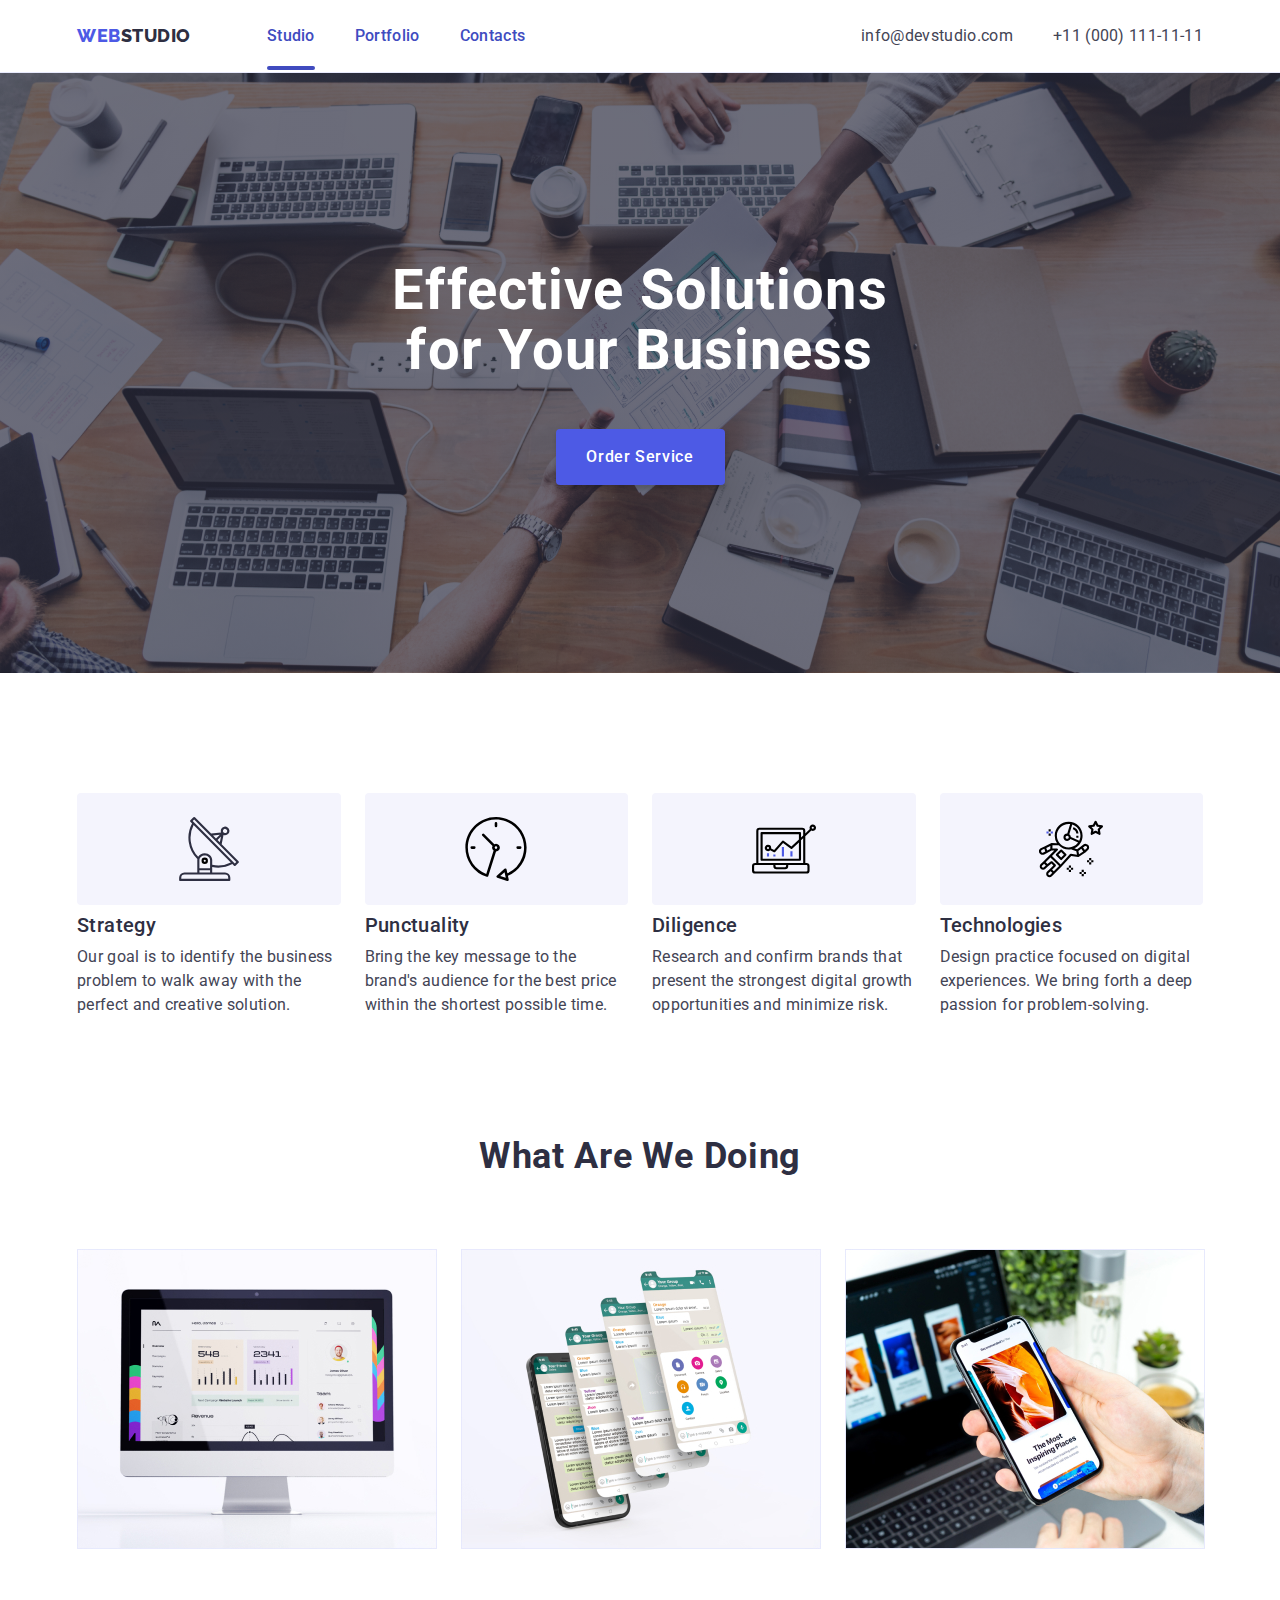
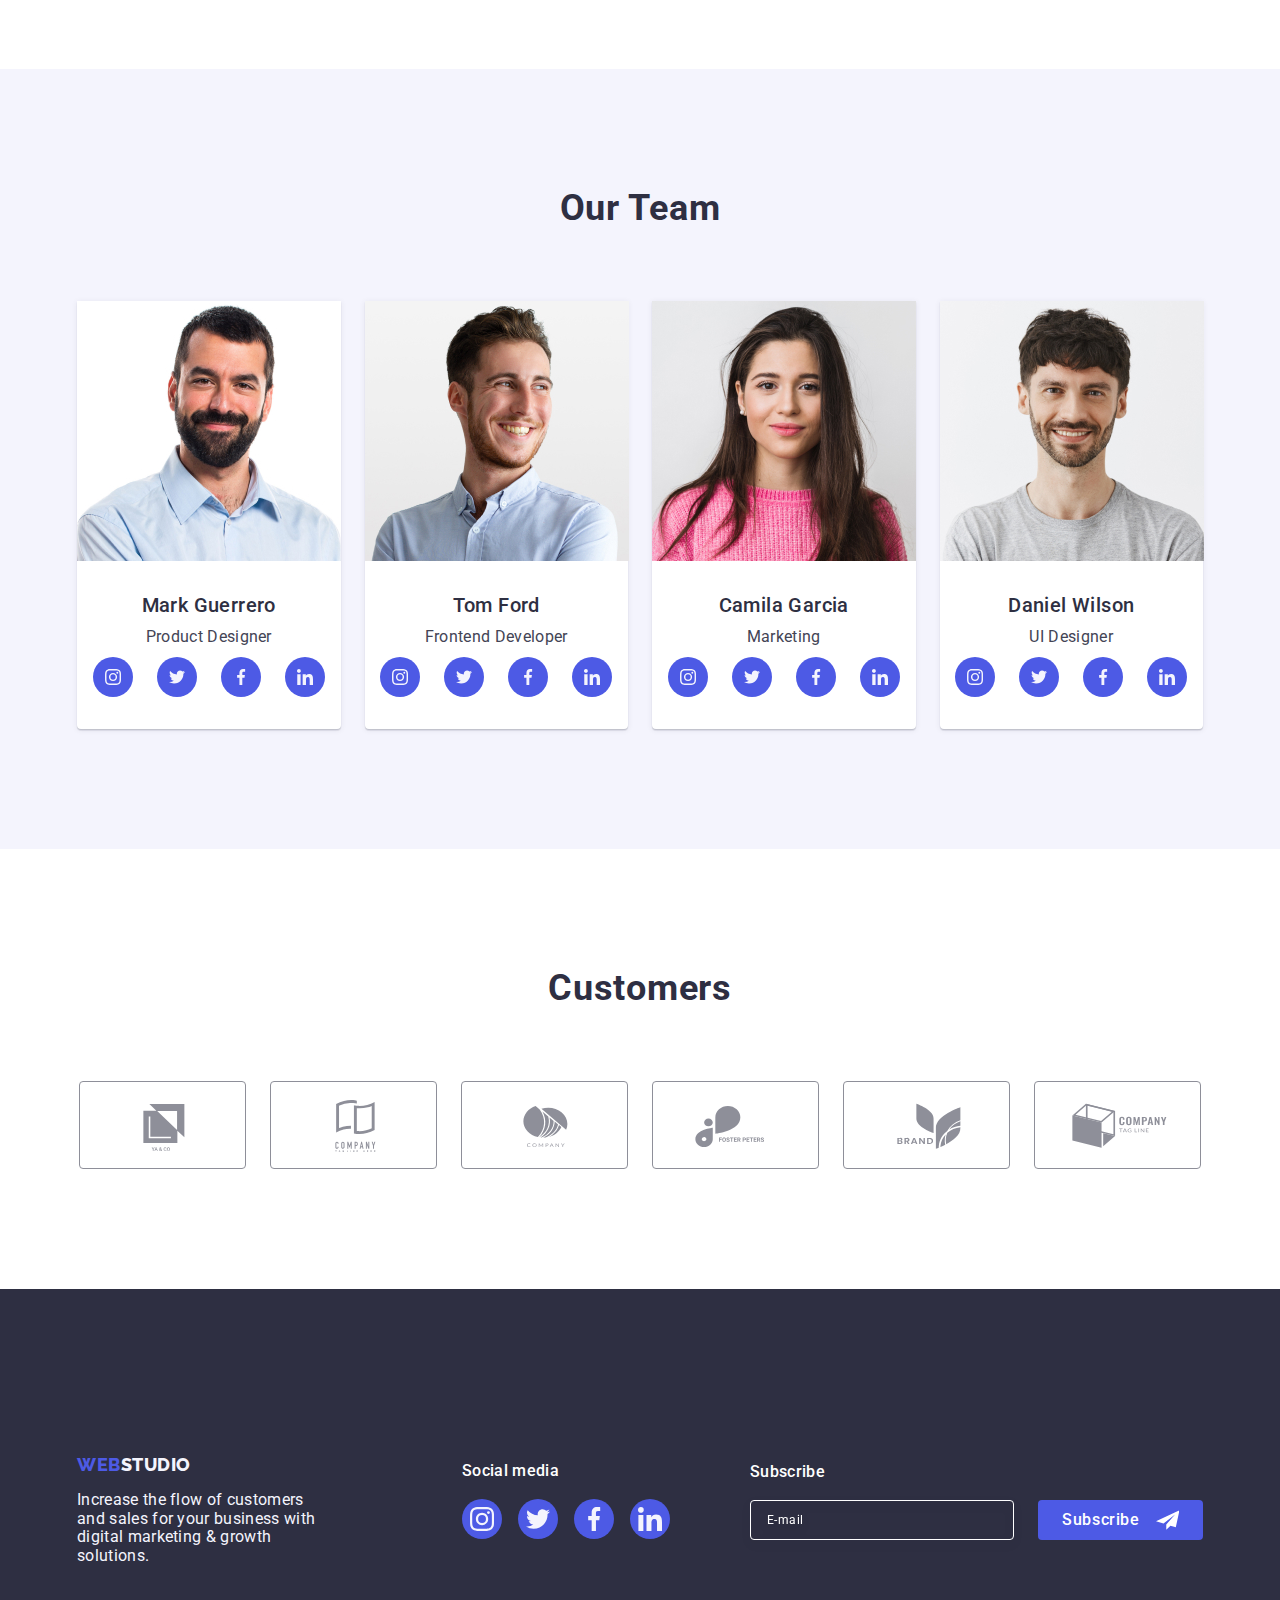
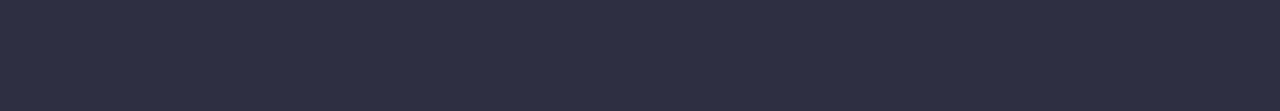
==== commit ea568179: "12" ====
--- a/index.html
+++ b/index.html
@@ -213,6 +213,7 @@
           <ul class="project-list list">
             <li class="project-list-item">
               <img
+                srcset="./images/index//what-are-we-doing/one@2x-2.jpg 2x"
                 src="./images/index/what-are-we-doing/one.jpg"
                 alt="робота-1"
                 width="360"
@@ -222,6 +223,7 @@
             </li>
             <li class="project-list-item">
               <img
+                srcset="./images/index//what-are-we-doing/two@2x-1.jpg 2x"
                 src="./images/index/what-are-we-doing/two.jpg"
                 alt="робота-2"
                 width="360"
@@ -231,6 +233,7 @@
             </li>
             <li class="project-list-item">
               <img
+                srcset="./images/index//what-are-we-doing/three@2x.jpg 2x"
                 src="./images/index/what-are-we-doing/three.jpg"
                 alt="робота-3"
                 width="360"
@@ -247,6 +250,7 @@
           <ul class="team-list list">
             <li class="team-list-item">
               <img
+                srcset="./images/index/team/Mark-Guerrero@2x.jpg 2x"
                 src="./images/index/team/Mark-Guerrero.jpg"
                 alt="Product Designer"
                 width="264"
@@ -305,6 +309,7 @@
             </li>
             <li class="team-list-item">
               <img
+                srcset="./images/index/team/Tom-Ford@2x.jpg 2x"
                 src="./images/index/team/Tom-Ford.jpg"
                 alt="Frontend Developer"
                 width="264"
@@ -363,6 +368,7 @@
             </li>
             <li class="team-list-item">
               <img
+                srcset="./images/index/team/Camila-Garcia@2x.jpg 2x"
                 src="./images/index/team/Camila-Garcia.jpg"
                 alt="Marketing"
                 width="264"
@@ -421,6 +427,7 @@
             </li>
             <li class="team-list-item">
               <img
+                srcset="./images/index/team/Daniel-Wilson@2x.jpg 2x"
                 src="./images/index/team/Daniel-Wilson.jpg"
                 alt="UI Designer"
                 width="264"
--- a/css/styles.css
+++ b/css/styles.css
@@ -85,11 +85,18 @@
   opacity: 0;
   visibility: hidden;
   pointer-events: none;
+  transition: opacity var(--transition-duration-and-fanc),
+    visibility var(--transition-duration-and-fanc),
+    poiner-events var(--transition-duration-and-fanc);
+  z-index: 10;
 }
 .mobile-menu.is-open {
   opacity: 1;
   visibility: visible;
   pointer-events: all;
+  transition: opacity var(--transition-duration-and-fanc),
+    visibility var(--transition-duration-and-fanc),
+    poiner-events var(--transition-duration-and-fanc);
 }
 .mobile-menu-closed-btn {
   border-radius: 50%;
@@ -539,13 +546,33 @@
   font-size: 16px;
   line-height: 24px;
   letter-spacing: 0.04em;
-  min-width: 165px;
-
+  width: 165px;
+  margin-right: auto;
+  margin-left: auto;
   color: #ffffff;
   border: none;
 }
 .footer-subscribe-btn-svg {
   margin-left: 16px;
+}
+/*Portfolio*/
+/*Buttons*/
+.button-list {
+  display: flex;
+  flex-wrap: wrap;
+  gap: 24px;
+  margin-bottom: 72px;
+}
+
+/*Widjet*/
+.widget-list-item {
+  width: 360px;
+}
+.widget-list {
+  display: flex;
+  flex-wrap: wrap;
+  row-gap: 48px;
+  justify-content: center;
 }
 @media screen and (min-width: 768px) {
   .section-project {
@@ -741,6 +768,45 @@
     width: 167px;
   }
   /*Footer*/
+  .footer-section-container {
+    display: flex;
+    flex-direction: row;
+    flex-wrap: wrap;
+    margin-left: auto;
+    margin-right: auto;
+    justify-content: center;
+  }
+  .footer-div {
+    padding-right: 24px;
+  }
+  .footer-form {
+    flex-direction: row;
+  }
+  .footer-form-input {
+    width: 264px;
+  }
+  .foter-main-div-list {
+    justify-content: start;
+  }
+  .social-media-list {
+    justify-content: start;
+    margin-top: 58px;
+  }
+  .footer-main-div {
+    width: 496px;
+  }
+  .page-logo-footer {
+    justify-content: start;
+  }
+  /*Portfolio*/
+  /*button*/
+  .button-list {
+    justify-content: center;
+  }
+  /*widjet*/
+  .widget-list {
+    justify-content: space-between;
+  }
 }
 @media screen and (min-width: 1200px) {
   .section-project {
@@ -900,6 +966,20 @@
     height: 88px;
     width: 167px;
   }
+  /*Footer*/
+  .footer-div {
+    margin-right: 120px;
+    margin-top: 20px;
+  }
+  .social-media-list {
+    margin-top: 70px;
+  }
+  .footer-main-div {
+    margin-left: 80px;
+  }
+  .footer-section-container {
+    flex-wrap: nowrap;
+  }
 }
 /*Main*/
 /*Container*/
@@ -997,24 +1077,9 @@
 ul {
   padding: 0px;
 }
-.button-list {
-  display: flex;
-  justify-content: center;
-  gap: 24px;
-  margin-bottom: 72px;
-}
 .section-main {
   padding-top: 96px;
   padding-bottom: 120px;
-}
-.widget-list {
-  display: flex;
-  flex-wrap: wrap;
-  column-gap: 24px;
-  row-gap: 48px;
-}
-.widget-list-item {
-  width: calc((100% - 48px) / 3);
 }
 .widget-container {
   padding: 32px 16px;
